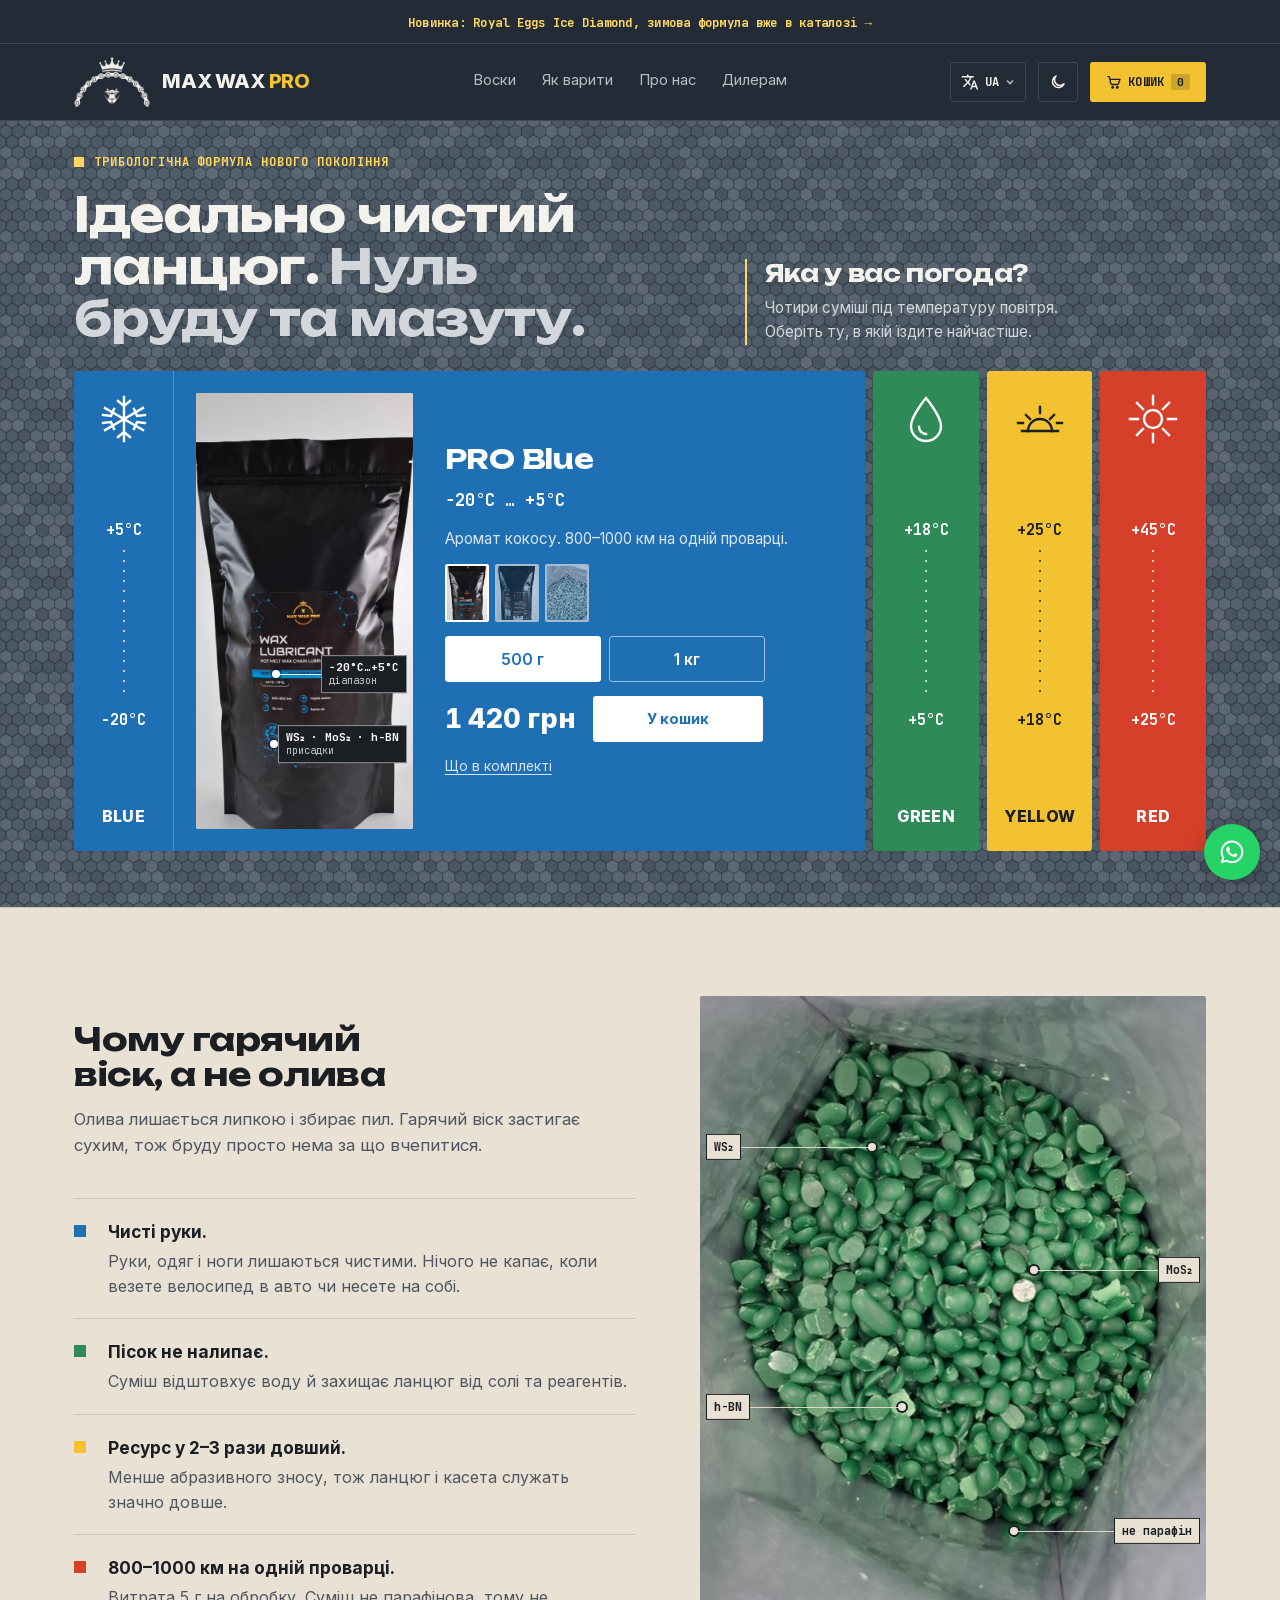
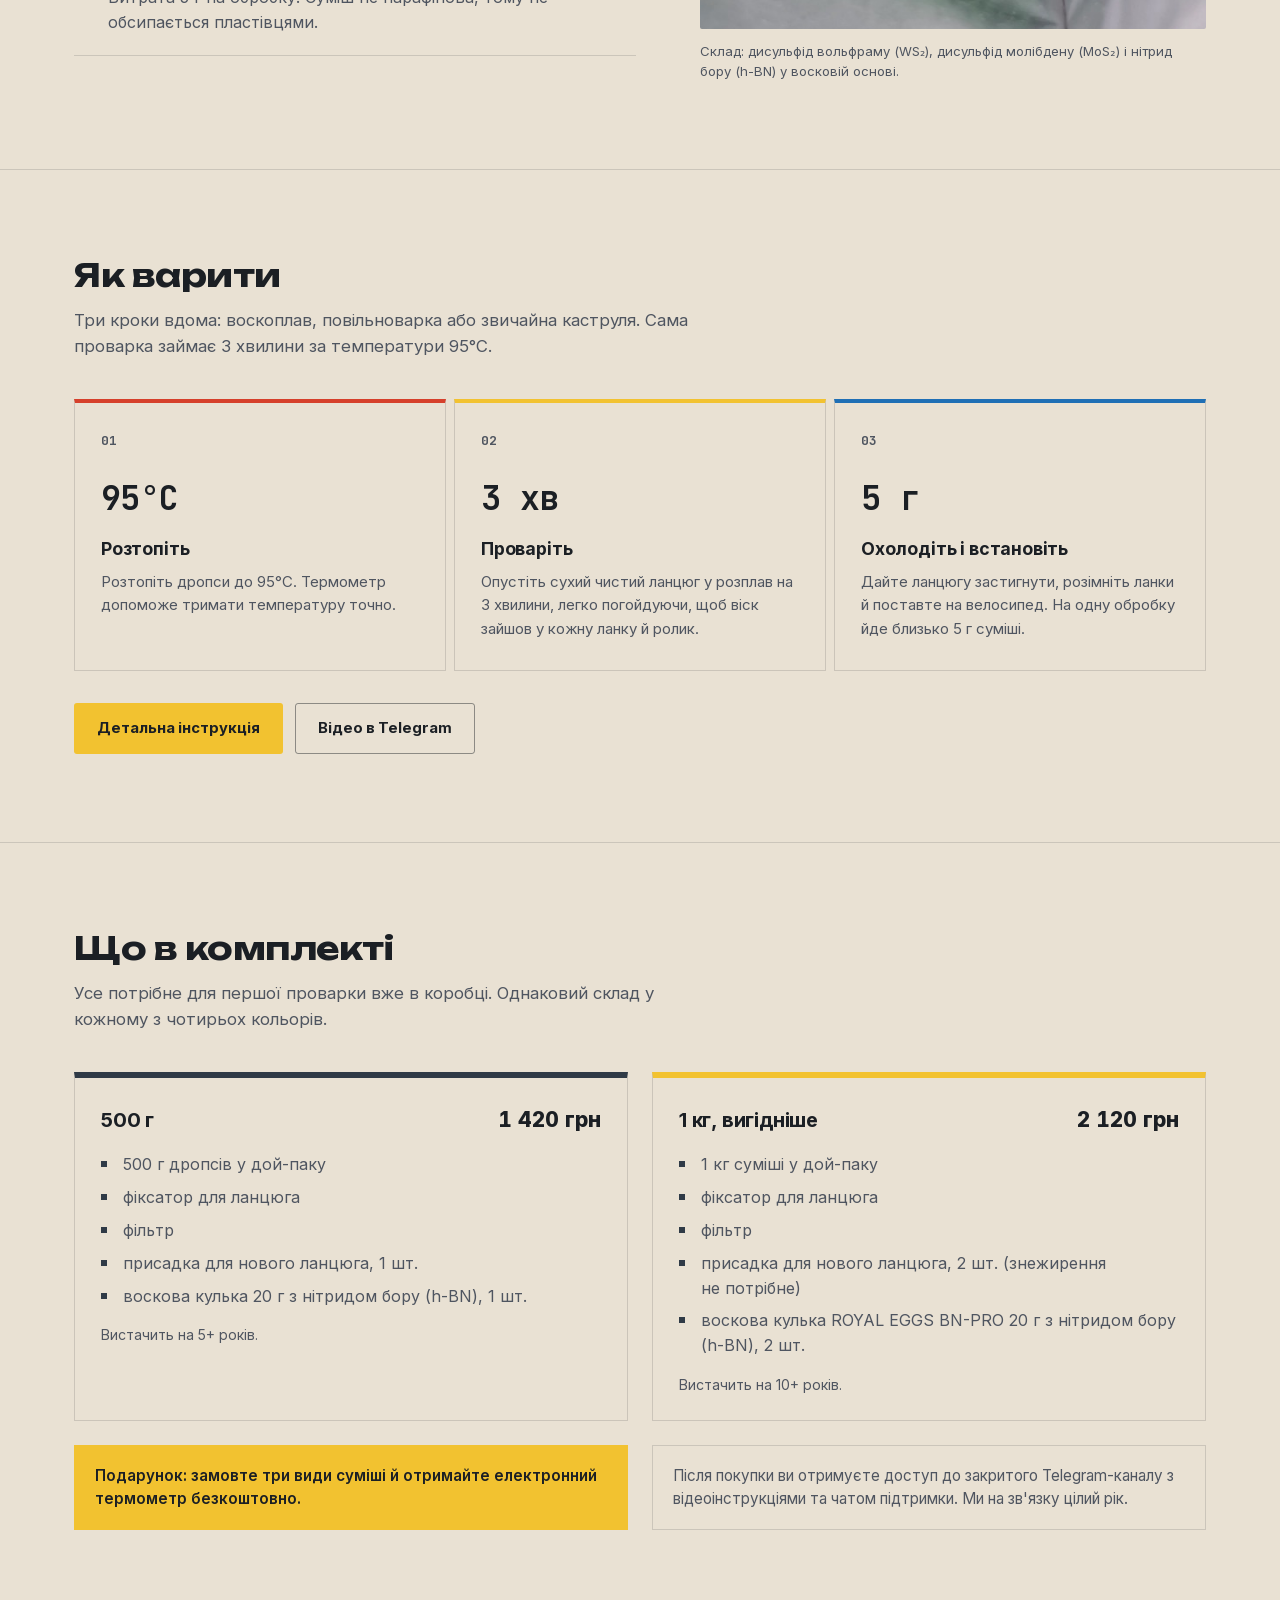
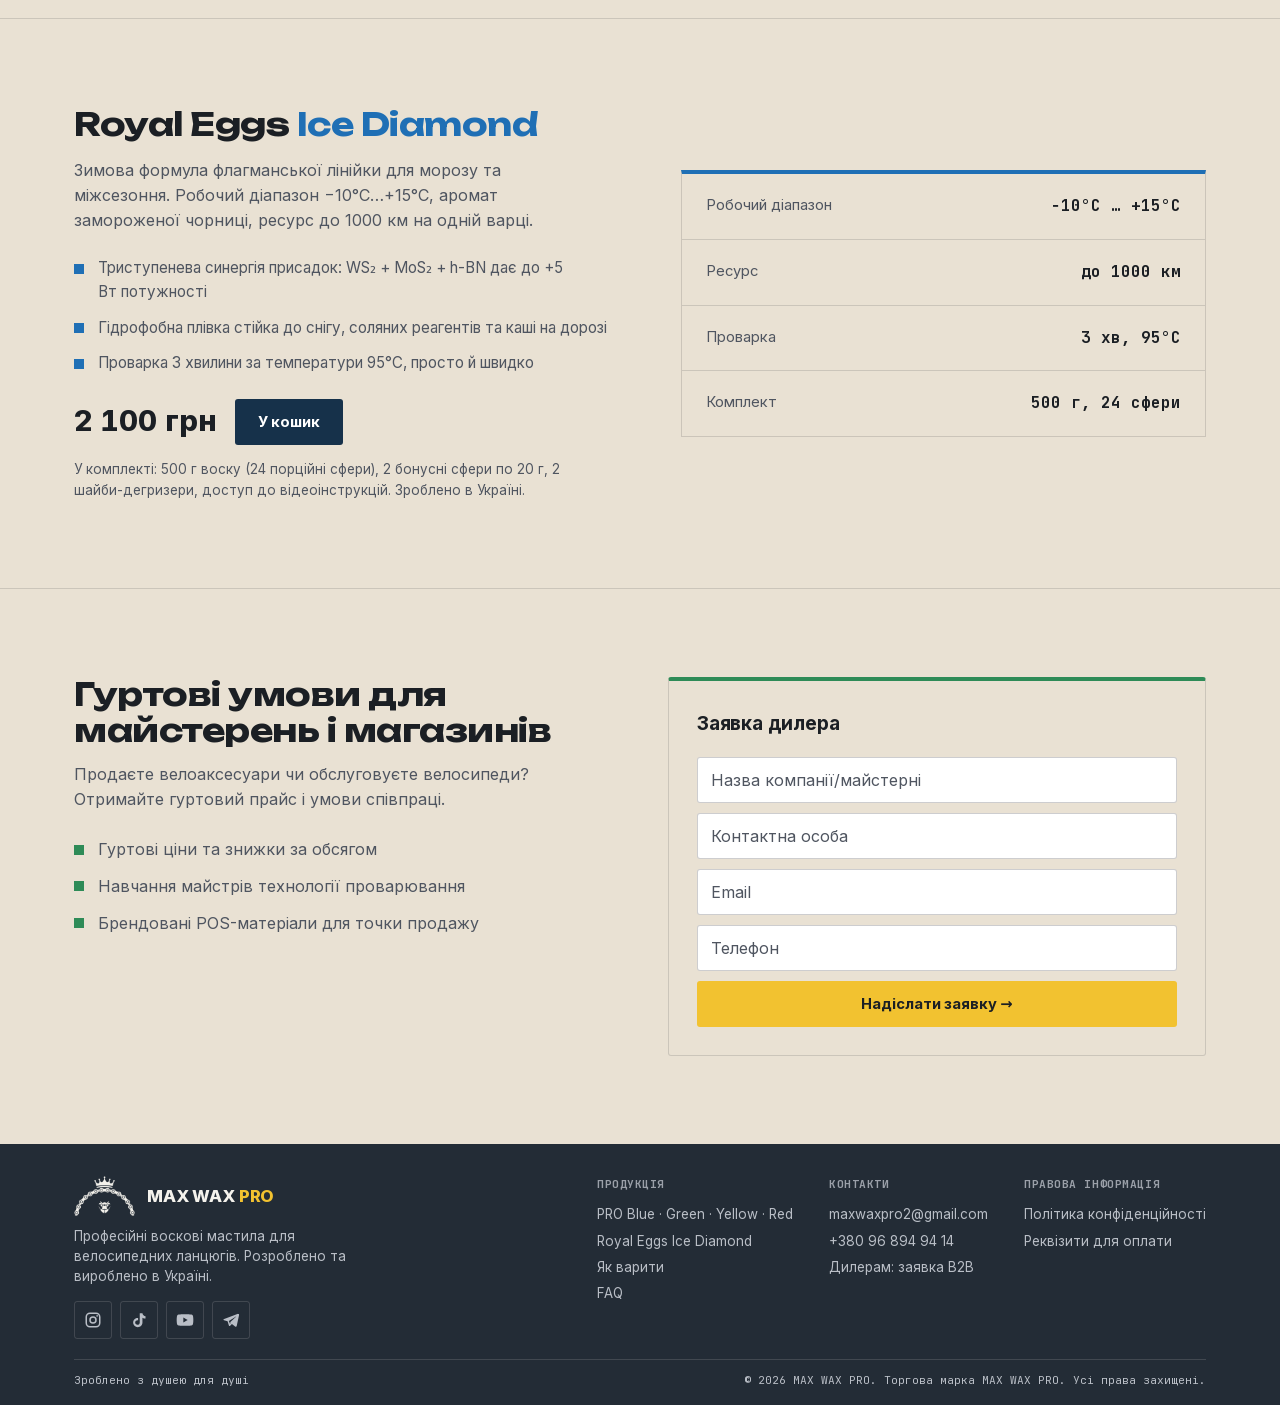
==== index.html @ 16ee902f "Proofreading: Ukrainian norms and small English fixes across all pages Co-Authored-By: Claude Opus 5" ====
<!DOCTYPE html>
<html lang="uk" data-lang="uk">
<head>
<meta charset="UTF-8">
<meta name="viewport" content="width=device-width, initial-scale=1.0">
<title>MAX WAX PRO | Професійні воскові мастила для велоланцюга</title>
<meta name="description" content="MAX WAX PRO | Гарячий віск для велоланцюга, зроблено в Україні. Чотири суміші PRO під температуру їзди: Blue, Green, Yellow, Red. Замовлення онлайн, доставка Новою Поштою.">
<meta name="robots" content="index, follow">
<link rel="icon" type="image/png" sizes="32x32" href="/favicon-32.png">
<link rel="apple-touch-icon" href="/apple-touch-icon.png">
<meta name="theme-color" content="#2f3a46">
<script>(function(){var r=document.documentElement,t=null;try{t=localStorage.getItem('mwp-theme');}catch(e){}if(t==='dark'||t==='light'){r.setAttribute('data-theme',t);}var d=t||(window.matchMedia&&matchMedia('(prefers-color-scheme: dark)').matches?'dark':'light');r.setAttribute('data-theme-eff',d);})();</script>
<link rel="preload" href="/fonts/inter-cyrillic.woff2" as="font" type="font/woff2" crossorigin>
<link rel="preload" href="/fonts/unbounded-cyrillic.woff2" as="font" type="font/woff2" crossorigin>
<link rel="stylesheet" href="/fonts/fonts.css">
<link rel="stylesheet" href="/site.css">
<style>

/* ---------- перший екран: мозаїчна стіна ---------- */
.hero{padding:32px 0 56px;}
/* Перший екран: світліша стіна з дрібних бджолиних сот */
.hero.s-wall{--ink-soft:#d3d7dc;background-color:#4f5c69;background-image:var(--hex);background-size:var(--hex-size);}
.hero .eyebrow{color:#ffd75e;}
.hero .eyebrow::before{background:#ffd75e;}
.hero .ask{border-left-color:#ffd75e;}
.hero-head{display:grid;grid-template-columns:minmax(0,1.35fr) minmax(0,1fr);gap:28px 48px;align-items:end;margin-bottom:26px;}
.hero h1 .soft{color:var(--ink-soft);}
.ask{border-left:2px solid var(--yellow);padding:2px 0 2px 18px;}
.ask h2{font-size:clamp(1.15rem,1.8vw,1.45rem);margin-bottom:10px;}
.ask p{color:var(--ink-soft);font-size:.95rem;max-width:36ch;}
/* погода відвідувача */
.wx{margin-top:4px;}
.wx-now{display:flex;align-items:baseline;gap:12px;flex-wrap:wrap;}
.wx-city{font-size:.95rem;color:var(--ink-soft);}
.wx-t{font-family:'JetBrains Mono',monospace;font-weight:700;font-size:clamp(1.6rem,2.6vw,2.1rem);color:#fff;font-variant-numeric:tabular-nums;letter-spacing:-0.02em;}
.wx-pick{margin-top:6px;font-size:.95rem;color:var(--ink-soft);max-width:40ch;}
.wx-pick b{color:#fff;}
.wx-pick b::before{content:"";display:inline-block;width:9px;height:9px;margin-right:6px;background:var(--c);vertical-align:1px;}
.wx-src{display:inline-block;margin-top:6px;font-size:.72rem;color:var(--ink-soft);text-decoration:underline;text-underline-offset:2px;}
.wx.on{animation:wxIn .5s var(--ease-out) both;}
@keyframes wxIn{from{opacity:0;transform:translateY(6px);}to{opacity:1;transform:none;}}
.ask.has-wx > p{display:none;}
@media (max-width:860px){ .hero{padding:32px 0 40px;} .hero-head{grid-template-columns:1fr;margin-bottom:24px;} }
@media (max-width:760px){
  .hero{padding:22px 0 36px;}
  .hero-head{gap:18px;margin-bottom:18px;}
  .eyebrow{font-size:.66rem;margin-bottom:12px;}
  .hero h1{font-size:1.6rem;}
  .ask{padding-left:14px;}
  .ask h2{font-size:1.1rem;margin:0;}
  .ask > p{display:none;}
  .wx{margin-top:8px;}
  .wx-t{font-size:1.4rem;}
  .wx-pick{font-size:.88rem;margin-top:2px;}
  .wx-src{display:none;}
  .announce-bar{padding:7px 12px;}
  .announce-link{font-size:.7rem;}
}

/* панно */
.mosaic{display:flex;gap:8px;height:clamp(400px,calc(100vh - 360px),480px);}
.panel{--tone:var(--blue);--tone-txt:var(--blue);--on:#fff;--on-soft:rgba(255,255,255,.82);
  position:relative;display:flex;flex:1 1 0;min-width:0;border-radius:var(--radius);overflow:hidden;
  background-color:var(--tone);color:var(--on);
  transition:flex-grow .55s var(--ease-out);}
.panel[data-tone="green"]{--tone:var(--green);--tone-txt:var(--green-txt);}
.panel[data-tone="yellow"]{--tone:var(--yellow);--tone-txt:var(--yellow);--on:var(--ink-dark);--on-soft:rgba(27,31,36,.78);}
.panel[data-tone="red"]{--tone:var(--red);--tone-txt:var(--red-txt);}
.panel.is-open{flex-grow:7.5;background-color:var(--tone-txt);}
.panel-toggle{all:unset;box-sizing:border-box;cursor:pointer;flex:1 0 100px;width:100%;display:flex;flex-direction:column;align-items:center;justify-content:space-between;padding:22px 10px;gap:14px;color:var(--on);position:relative;}
.panel.is-open .panel-toggle{flex:0 0 100px;width:100px;border-right:1px solid color-mix(in srgb,var(--on) 22%,transparent);cursor:default;}
.panel-toggle:focus-visible{outline:3px solid var(--on);outline-offset:-6px;}
.panel:not(.is-open) .panel-toggle:hover .motif{transform:translateY(-3px) rotate(-6deg);}
.motif{width:52px;height:52px;flex:none;transition:transform .3s var(--ease-out);}
.scale{display:flex;flex-direction:column;align-items:center;gap:8px;font-family:'JetBrains Mono',monospace;font-weight:700;font-size:.95rem;font-variant-numeric:tabular-nums;flex:1;justify-content:center;}
.scale .bar{width:2px;flex:1;max-height:150px;min-height:28px;background:repeating-linear-gradient(to bottom,var(--on) 0 2px,transparent 2px 10px);opacity:.7;}
.panel-name{font-weight:800;font-size:1rem;letter-spacing:.02em;text-transform:uppercase;}
.panel-body{flex:1 1 auto;min-width:0;display:none;grid-template-columns:clamp(200px,34%,300px) minmax(0,1fr);gap:32px;padding:22px 32px 22px 22px;opacity:0;}
.panel.is-open .panel-body{display:grid;animation:bodyIn .45s var(--ease-out) .18s both;}
@keyframes bodyIn{from{opacity:0;transform:translateX(16px);}to{opacity:1;transform:none;}}

/* фото пакета з виносками */
.shot{position:relative;margin:0;height:100%;width:100%;background:#dcdcdc;border-radius:2px;overflow:hidden;}
.shot img{width:100%;height:100%;object-fit:cover;object-position:50% 70%;display:block;}
.callouts{position:absolute;inset:0;pointer-events:none;transition:opacity .2s ease;}
.shot[data-shot]:not([data-shot="0"]) .callouts{opacity:0;}
.co{position:absolute;left:0;right:0;top:var(--y);height:0;}
.co::before{content:"";position:absolute;left:var(--x);top:-4px;width:8px;height:8px;margin-left:-4px;border-radius:50%;background:#fff;box-shadow:0 0 0 2px rgba(0,0,0,.35);}
.co .ln{position:absolute;top:0;border-top:1px solid #fff;opacity:.9;}
.co.r .ln{left:var(--x);right:10px;}
.co.l .ln{left:10px;right:calc(100% - var(--x));}
.co .lb{position:absolute;top:0;transform:translateY(-50%);font-family:'JetBrains Mono',monospace;font-size:.7rem;font-weight:700;line-height:1.2;padding:5px 7px;background:var(--ink-dark);color:#fff;border:1px solid rgba(255,255,255,.5);white-space:nowrap;}
.co.r .lb{right:6px;}
.co.l .lb{left:6px;}
.co .lb small{display:block;font-weight:400;opacity:.75;font-size:.64rem;}

.info{display:flex;flex-direction:column;gap:14px;min-width:0;justify-content:center;}
.info h3{font-family:'Unbounded','Inter',sans-serif;font-size:clamp(1.35rem,2.1vw,1.85rem);font-weight:700;letter-spacing:-0.01em;line-height:1.05;}
.info .t{font-family:'JetBrains Mono',monospace;font-weight:700;font-size:1.05rem;font-variant-numeric:tabular-nums;}
.info .meta{color:var(--on-soft);font-size:.95rem;max-width:42ch;}
.thumbs{display:flex;gap:6px;}
.thumb{width:44px;height:58px;padding:0;border:2px solid transparent;border-radius:2px;overflow:hidden;cursor:pointer;background:#ddd;opacity:.7;transition:opacity .15s ease,border-color .15s ease;}
.thumb img{width:100%;height:100%;object-fit:cover;display:block;}
.thumb[aria-pressed="true"]{border-color:var(--on);opacity:1;}
.thumb:hover{opacity:1;}
.sizes{display:grid;grid-template-columns:1fr 1fr;gap:8px;max-width:320px;}
.size{min-height:46px;border-radius:var(--radius);border:1.5px solid color-mix(in srgb,var(--on) 55%,transparent);background:transparent;color:var(--on);font:600 .98rem 'Inter',sans-serif;cursor:pointer;transition:background-color .15s ease,color .15s ease,border-color .15s ease;}
.size:hover{border-color:var(--on);}
.size[aria-pressed="true"]{background:var(--on);color:var(--tone-txt);border-color:var(--on);}
.buy{display:flex;align-items:center;gap:18px;flex-wrap:wrap;}
.price{font-weight:800;font-size:1.7rem;letter-spacing:-0.01em;font-variant-numeric:tabular-nums;}
.add-btn{background:var(--on);color:var(--tone-txt);min-width:170px;}
.panel[data-tone="yellow"] .add-btn{color:var(--yellow);}
.add-btn:hover{filter:brightness(1.06);}
.kit-link{font-size:.86rem;color:var(--on-soft);text-decoration:underline;text-underline-offset:3px;width:max-content;}
.kit-link:hover{color:var(--on);}

@media (max-width:1060px){
  .panel-body{gap:22px;padding:20px 22px;}
  .co .lb small{display:none;}
}
/* телефон і вузький планшет: панно стають смугами */
@media (max-width:760px){
  .mosaic{flex-direction:column;height:auto;gap:6px;}
  .panel{flex:none;flex-direction:column;transition:none;}
  .panel-toggle{flex:none;width:100%;flex-direction:row;padding:14px 16px;min-height:64px;justify-content:flex-start;gap:14px;}
  .panel.is-open .panel-toggle{flex:none;width:100%;border-right:none;border-bottom:1px solid color-mix(in srgb,var(--on) 22%,transparent);}
  .motif{width:34px;height:34px;}
  .scale{flex-direction:row-reverse;flex:1;justify-content:flex-start;gap:10px;font-size:.92rem;}
  .scale .bar{width:auto;height:2px;flex:none;width:18px;min-height:0;background:var(--on);opacity:.7;}
  .panel-body{grid-template-columns:118px minmax(0,1fr);gap:16px;padding:16px;}
  .shot{height:auto;width:118px;aspect-ratio:580/800;align-self:start;}
  .callouts{display:none;}
  .info{gap:11px;justify-content:flex-start;}
  .info h3{font-size:1.2rem;}
  .info .t{font-size:.9rem;}
  .info .meta{font-size:.86rem;}
  .thumbs{display:none;}
  .sizes{max-width:none;}
  .size{min-height:44px;font-size:.92rem;}
  .buy{gap:10px;}
  .price{font-size:1.35rem;}
  .add-btn{min-width:0;width:100%;}
  @keyframes bodyIn{from{opacity:0;transform:translateY(-8px);}to{opacity:1;transform:none;}}
}

/* ---------- чому віск ---------- */
.why-grid{display:grid;grid-template-columns:minmax(0,1fr) minmax(0,.9fr);gap:64px;align-items:center;}
.points{list-style:none;margin:0;padding:0;display:grid;gap:0;border-top:1px solid var(--light-border);}
.points li{display:grid;grid-template-columns:16px minmax(0,1fr);gap:18px;padding:20px 0;border-bottom:1px solid var(--light-border);color:var(--ink-dark-soft);}
.points li::before{content:"";width:12px;height:12px;margin-top:6px;background:var(--c,var(--wall));}
.points li:nth-child(1){--c:var(--blue);} .points li:nth-child(2){--c:var(--green);} .points li:nth-child(3){--c:var(--yellow);} .points li:nth-child(4){--c:var(--red);}
.points strong{display:block;color:var(--page-ink);font-size:1.08rem;margin-bottom:3px;}
.why-shot{position:relative;margin:0;aspect-ratio:4/5;border-radius:2px;overflow:visible;}
.why-shot img{width:100%;height:100%;object-fit:cover;object-position:50% 55%;display:block;border-radius:2px;}
.why-shot .callouts{display:block;}
.why-shot .co .lb{background:var(--ground);color:var(--page-ink);border-color:var(--page-ink);font-size:.74rem;}
.why-shot .co::before{background:var(--ground);box-shadow:0 0 0 2px var(--page-ink);}
.why-shot .co .ln{border-top-color:var(--ground);}
.why-shot figcaption{margin-top:12px;font-size:.82rem;color:var(--ink-dark-soft);}
@media (max-width:900px){ .why-grid{grid-template-columns:1fr;gap:40px;} .why-shot{max-width:440px;} }


/* ---------- що в комплекті ---------- */
.kit-grid{display:grid;grid-template-columns:repeat(2,minmax(0,1fr));gap:24px;}
.kit{background:var(--card);border:1px solid var(--light-border);border-top:6px solid var(--wall);padding:26px 26px 24px;display:flex;flex-direction:column;}
.kit.best{border-top-color:var(--yellow);}
.kit-head{display:flex;justify-content:space-between;align-items:baseline;gap:12px;margin-bottom:16px;}
.kit-head h3{font-size:1.25rem;}
.kit-price{font-weight:800;font-size:1.3rem;white-space:nowrap;font-variant-numeric:tabular-nums;}
.kit ul{margin:0;padding:0;list-style:none;display:grid;gap:8px;color:var(--ink-dark-soft);}
.kit li{display:grid;grid-template-columns:10px minmax(0,1fr);gap:12px;}
.kit li::before{content:"";width:6px;height:6px;margin-top:9px;background:var(--wall);}
.kit-note{margin-top:16px;font-size:.88rem;}
.kit-extra{display:grid;grid-template-columns:repeat(2,minmax(0,1fr));gap:24px;margin-top:24px;}
.kit-extra p{padding:18px 20px;border:1px solid var(--light-border);font-size:.95rem;}
.kit-extra .gift{background:var(--yellow);border-color:var(--yellow);color:var(--ink-dark);font-weight:600;}
.kit-bn{margin-top:20px;font-size:.92rem;max-width:70ch;}
@media (max-width:760px){ .kit-grid,.kit-extra{grid-template-columns:1fr;gap:14px;} .kit{padding:22px 18px;} }

/* ---------- Ice Diamond ---------- */
.ice-grid{display:grid;grid-template-columns:minmax(0,1.05fr) minmax(0,1fr);gap:56px;align-items:center;}
.accent-ice{color:var(--blue);}
.ice-section .lede{margin-top:16px;max-width:52ch;}
.ice-list{list-style:none;margin:24px 0;padding:0;display:grid;gap:12px;}
.ice-list li{color:var(--ink-dark-soft);padding-left:24px;position:relative;font-size:.95rem;}
.ice-list li::before{content:"";position:absolute;left:0;top:.5em;width:10px;height:10px;background:var(--blue);}
.ice-price-row{display:flex;align-items:center;gap:18px;margin:24px 0 14px;flex-wrap:wrap;}
.ice-price{font-size:1.8rem;font-weight:800;font-variant-numeric:tabular-nums;}
.btn-ice{background:var(--ice);color:#fff;}
.btn-ice:hover{background:#1d3e5d;}
.ice-note{font-size:.84rem;max-width:56ch;}
.ice-specs{margin:0;background:var(--card);border:1px solid var(--light-border);border-top:4px solid var(--blue);}
.ice-specs div{display:flex;justify-content:space-between;gap:16px;padding:20px 24px;border-bottom:1px solid var(--light-border);}
.ice-specs div:last-child{border-bottom:none;}
.ice-specs dt{color:var(--ink-dark-soft);font-size:.92rem;}
.ice-specs dd{margin:0;font-family:'JetBrains Mono',monospace;font-weight:700;text-align:right;font-variant-numeric:tabular-nums;}
@media (max-width:880px){ .ice-grid{grid-template-columns:1fr;gap:32px;} }

/* ---------- дилерам ---------- */
.dealers-grid{display:grid;grid-template-columns:minmax(0,1fr) minmax(0,1fr);gap:56px;align-items:start;}
.dealers-section .lede{margin-top:14px;max-width:46ch;}
.checklist{list-style:none;margin:26px 0 0;padding:0;display:grid;gap:12px;}
.checklist li{padding-left:24px;position:relative;color:var(--ink-dark-soft);}
.checklist li::before{content:"";position:absolute;left:0;top:.45em;width:10px;height:10px;background:var(--green);}
.form-card{background:var(--card);border:1px solid var(--light-border);border-top:4px solid var(--green);color:var(--page-ink);padding:28px;border-radius:var(--radius);}
.form-card .field-input{background:var(--field);border-color:color-mix(in srgb,var(--page-ink) 22%,transparent);color:var(--page-ink);}
.form-card .field-input::placeholder{color:var(--ink-dark-soft);}
.form-card .field-input:focus-visible{border-color:var(--page-ink);}
.form-card h3{margin-bottom:18px;font-size:1.2rem;}
.dealer-form-success{background:rgba(46,139,87,0.10);border:1px solid rgba(46,139,87,0.45);color:#1d5e39;border-radius:var(--radius);padding:16px 18px;font-size:.95rem;margin:0;}
@media (max-width:880px){ .dealers-grid{grid-template-columns:1fr;gap:32px;} .form-card{padding:22px 18px;} }


@media (prefers-reduced-motion:reduce){ .panel .panel-body{opacity:1;} }
</style>
</head>
<body>

<div class="announce-bar">
  <a href="#ice-diamond" class="announce-link" data-uk="Новинка: Royal Eggs Ice Diamond, зимова формула вже в каталозі →" data-en="New: Royal Eggs Ice Diamond, the winter formula is now in the catalogue →">Новинка: Royal Eggs Ice Diamond, зимова формула вже в каталозі →</a>
</div>

<header>
  <div class="wrap nav">
    <a class="brand" href="#top">
      <span class="logo-mark" role="img" aria-label="MAX WAX PRO"></span>
      <span class="brand-word">MAX WAX <span>PRO</span></span>
    </a>
    <nav class="links">
      <a href="#products" data-uk="Воски" data-en="Waxes">Воски</a>
      <a href="#how" data-uk="Як варити" data-en="How to wax">Як варити</a>
      <a href="about.html" data-uk="Про нас" data-en="About us">Про нас</a>
      <a href="#dealers" data-uk="Дилерам" data-en="Dealers">Дилерам</a>
    </nav>
    <div class="nav-right">
      <div class="lang-menu">
        <button class="lang-trigger" id="langTrigger" type="button" aria-haspopup="true" aria-expanded="false" aria-controls="langList" aria-label="Мова / Language"><svg width="18" height="18" viewBox="0 0 24 24" fill="currentColor" aria-hidden="true"><path d="M12.87 15.07l-2.54-2.51.03-.03c1.74-1.94 2.98-4.17 3.71-6.53H17V4h-7V2H8v2H1v1.99h11.17C11.5 7.92 10.44 9.75 9 11.35 8.07 10.32 7.3 9.19 6.69 8h-2c.73 1.63 1.73 3.17 2.98 4.56l-5.09 5.02L4 19l5-5 3.11 3.11.76-2.04zM18.5 10h-2L12 22h2l1.12-3h4.75L21 22h2l-4.5-12zm-2.62 7l1.62-4.33L19.12 17h-3.24z"/></svg><span class="lang-cur">UA</span><svg class="chev" width="10" height="10" viewBox="0 0 10 10" fill="none" stroke="currentColor" stroke-width="1.6" aria-hidden="true"><path d="M2 3.5l3 3 3-3"/></svg></button>
        <div class="lang-list" id="langList" hidden>
          <button class="lang-btn active" data-lang="uk" type="button" lang="uk">Українська</button>
          <button class="lang-btn" data-lang="en" type="button" lang="en">English</button>
        </div>
      </div>
      <button class="theme-btn" type="button" data-theme-toggle aria-label="Темна або світла тема / Dark or light theme"><svg class="i-moon" width="18" height="18" viewBox="0 0 24 24" fill="none" stroke="currentColor" stroke-width="2" stroke-linecap="round" stroke-linejoin="round" aria-hidden="true"><path d="M20 14.5A8 8 0 1 1 9.5 4a6.5 6.5 0 0 0 10.5 10.5z"/></svg><svg class="i-sun" width="18" height="18" viewBox="0 0 24 24" fill="none" stroke="currentColor" stroke-width="2" stroke-linecap="round" aria-hidden="true"><circle cx="12" cy="12" r="4.2"/><path d="M12 2.5v2.2M12 19.3v2.2M2.5 12h2.2M19.3 12h2.2M5.3 5.3l1.6 1.6M17.1 17.1l1.6 1.6M18.7 5.3l-1.6 1.6M6.9 17.1l-1.6 1.6"/></svg></button>
      <button class="cart-btn" id="cartBtn" type="button" aria-label="Кошик">
        <svg width="16" height="16" viewBox="0 0 24 24" fill="none" stroke="currentColor" stroke-width="2" stroke-linecap="round" stroke-linejoin="round" aria-hidden="true"><path d="M3 4h2l2.2 10.2a2 2 0 0 0 2 1.6h7.6a2 2 0 0 0 2-1.5L21 8H6.2"/><circle cx="10" cy="20" r="1.3"/><circle cx="17" cy="20" r="1.3"/></svg> <span data-uk="КОШИК" data-en="CART">КОШИК</span> <span class="cart-count" id="cartCount">0</span>
      </button>
      <button class="menu-toggle" id="menuToggle" type="button" aria-label="Меню" aria-expanded="false" aria-controls="mobilePanel">
        <span></span><span></span><span></span>
      </button>
    </div>
  </div>
  <div class="mobile-panel" id="mobilePanel">
    <a href="#products" data-uk="Воски" data-en="Waxes">Воски</a>
    <a href="#how" data-uk="Як варити" data-en="How to wax">Як варити</a>
    <a href="about.html" data-uk="Про нас" data-en="About us">Про нас</a>
    <a href="#dealers" data-uk="Дилерам" data-en="Dealers">Дилерам</a>
    <div class="mobile-tools">
      <button class="lang-btn" data-lang="uk" type="button" lang="uk">Українська</button>
      <button class="lang-btn" data-lang="en" type="button" lang="en">English</button>
      <button class="theme-btn" type="button" data-theme-toggle aria-label="Темна або світла тема / Dark or light theme"><svg class="i-moon" width="18" height="18" viewBox="0 0 24 24" fill="none" stroke="currentColor" stroke-width="2" stroke-linecap="round" stroke-linejoin="round" aria-hidden="true"><path d="M20 14.5A8 8 0 1 1 9.5 4a6.5 6.5 0 0 0 10.5 10.5z"/></svg><svg class="i-sun" width="18" height="18" viewBox="0 0 24 24" fill="none" stroke="currentColor" stroke-width="2" stroke-linecap="round" aria-hidden="true"><circle cx="12" cy="12" r="4.2"/><path d="M12 2.5v2.2M12 19.3v2.2M2.5 12h2.2M19.3 12h2.2M5.3 5.3l1.6 1.6M17.1 17.1l1.6 1.6M18.7 5.3l-1.6 1.6M6.9 17.1l-1.6 1.6"/></svg></button>
    </div>
  </div>
</header>

<main id="top">

  <!-- 1. МОЗАЇЧНА СТІНА: вибір воску за погодою -->
  <section id="products" class="hero s-wall">
    <div class="wrap">
      <div class="hero-head">
        <div>
          <div class="eyebrow" data-uk="Трибологічна формула нового покоління" data-en="Next-generation tribological formula">Трибологічна формула нового покоління</div>
          <h1><span data-uk="Ідеально чистий ланцюг." data-en="A perfectly clean chain.">Ідеально чистий ланцюг.</span> <span class="soft" data-uk="Нуль бруду та мазуту." data-en="Zero grime, zero grease.">Нуль бруду та мазуту.</span></h1>
        </div>
        <div class="ask">
          <h2 id="askTitle" data-uk="Яка у вас погода?" data-en="What's your weather?">Яка у вас погода?</h2>
          <p data-uk="Чотири суміші під температуру повітря. Оберіть ту, в якій їздите найчастіше." data-en="Four blends matched to air temperature. Pick the one you ride in most.">Чотири суміші під температуру повітря. Оберіть ту, в якій їздите найчастіше.</p>
          <div class="wx" id="wx" hidden aria-live="polite"></div>
        </div>
      </div>
      <div class="mosaic" id="mosaic" role="group" aria-labelledby="askTitle"></div>
    </div>
  </section>

  <!-- 1б. ІНШІ ЛІНІЙКИ: з'являється сам, коли в VISIBLE_CATS додати категорію з catalog.js (warmer, bn, diamond, degreaser, sets) -->
  <section id="catalog" class="sec s-ground" hidden>
    <div class="wrap">
      <div class="sec-head">
        <h2 data-uk="Інші лінійки" data-en="Other lines">Інші лінійки</h2>
      </div>
      <div id="catalogGroups"></div>
    </div>
  </section>

  <!-- 2. ЧОМУ ВІСК -->
  <section id="why" class="sec s-ground">
    <div class="wrap why-grid">
      <div>
        <div class="sec-head">
          <h2 data-uk="Чому гарячий віск, а не олива" data-en="Why hot wax, not oil">Чому гарячий віск, а не олива</h2>
          <p data-uk="Олива лишається липкою і збирає пил. Гарячий віск застигає сухим, тож бруду просто нема за що вчепитися." data-en="Oil stays sticky and collects dust. Hot wax sets dry, so grime has nothing to cling to.">Олива лишається липкою і збирає пил. Гарячий віск застигає сухим, тож бруду просто нема за що вчепитися.</p>
        </div>
        <ul class="points">
          <li><div data-uk-html="&lt;strong&gt;Чисті руки.&lt;/strong&gt; Руки, одяг і ноги лишаються чистими. Нічого не капає, коли везете велосипед в авто чи несете на собі." data-en-html="&lt;strong&gt;Clean hands.&lt;/strong&gt; Hands, clothes and legs stay clean. Nothing drips when you put the bike in the car or carry it."><strong>Чисті руки.</strong> Руки, одяг і ноги лишаються чистими. Нічого не капає, коли везете велосипед в авто чи несете на собі.</div></li>
          <li><div data-uk-html="&lt;strong&gt;Пісок не налипає.&lt;/strong&gt; Суміш відштовхує воду й захищає ланцюг від солі та реагентів." data-en-html="&lt;strong&gt;Sand doesn't stick.&lt;/strong&gt; The mix repels water and protects the chain from salt and de-icers."><strong>Пісок не налипає.</strong> Суміш відштовхує воду й захищає ланцюг від солі та реагентів.</div></li>
          <li><div data-uk-html="&lt;strong&gt;Ресурс у 2–3 рази довший.&lt;/strong&gt; Менше абразивного зносу, тож ланцюг і касета служать значно довше." data-en-html="&lt;strong&gt;2–3x longer life.&lt;/strong&gt; Less abrasive wear, so your chain and cassette last much longer."><strong>Ресурс у 2–3 рази довший.</strong> Менше абразивного зносу, тож ланцюг і касета служать значно довше.</div></li>
          <li><div data-uk-html="&lt;strong&gt;800–1000 км на одній проварці.&lt;/strong&gt; Витрата 5 г на обробку. Суміш не парафінова, тому не обсипається пластівцями." data-en-html="&lt;strong&gt;800–1000 km per treatment.&lt;/strong&gt; Uses 5 g per treatment. The mix is not paraffin-based, so it doesn't flake off."><strong>800–1000 км на одній проварці.</strong> Витрата 5 г на обробку. Суміш не парафінова, тому не обсипається пластівцями.</div></li>
        </ul>
      </div>
      <figure class="why-shot">
        <img src="images/pro-green-drops.jpg" width="580" height="1100" loading="lazy" decoding="async" alt="Дропси PRO Green у відкритому пакеті" data-uk-alt="Дропси PRO Green у відкритому пакеті" data-en-alt="PRO Green pellets in an open bag">
        <div class="callouts" aria-hidden="true">
          <span class="co l" style="--x:34%;--y:22%"><span class="ln"></span><span class="lb">WS₂</span></span>
          <span class="co r" style="--x:66%;--y:40%"><span class="ln"></span><span class="lb">MoS₂</span></span>
          <span class="co l" style="--x:40%;--y:60%"><span class="ln"></span><span class="lb">h-BN</span></span>
          <span class="co r" style="--x:62%;--y:78%"><span class="ln"></span><span class="lb" data-uk="не парафін" data-en="no paraffin">не парафін</span></span>
        </div>
        <figcaption data-uk="Склад: дисульфід вольфраму (WS₂), дисульфід молібдену (MoS₂) і нітрид бору (h-BN) у восковій основі." data-en="Composition: tungsten disulfide (WS₂), molybdenum disulfide (MoS₂) and boron nitride (h-BN) in a wax base.">Склад: дисульфід вольфраму (WS₂), дисульфід молібдену (MoS₂) і нітрид бору (h-BN) у восковій основі.</figcaption>
      </figure>
    </div>
  </section>

  <!-- 3. ЯК ВАРИТИ -->
  <section id="how" class="sec s-ground">
    <div class="wrap">
      <div class="sec-head">
        <h2 data-uk="Як варити" data-en="How to wax">Як варити</h2>
        <p data-uk="Три кроки вдома: воскоплав, повільноварка або звичайна каструля. Сама проварка займає 3 хвилини за температури 95°C." data-en="Three steps at home: a wax pot, a slow cooker or an ordinary pan. The soak itself takes 3 minutes at 95°C.">Три кроки вдома: воскоплав, повільноварка або звичайна каструля. Сама проварка займає 3 хвилини за температури 95°C.</p>
      </div>
      <div class="steps">
        <div class="step">
          <div class="step-n">01</div>
          <div class="step-k">95°C</div>
          <h3 data-uk="Розтопіть" data-en="Melt">Розтопіть</h3>
          <p data-uk="Розтопіть дропси до 95°C. Термометр допоможе тримати температуру точно." data-en="Melt the pellets to 95°C. A thermometer helps you hold the temperature.">Розтопіть дропси до 95°C. Термометр допоможе тримати температуру точно.</p>
        </div>
        <div class="step">
          <div class="step-n">02</div>
          <div class="step-k" data-uk="3 хв" data-en="3 min">3 хв</div>
          <h3 data-uk="Проваріть" data-en="Soak">Проваріть</h3>
          <p data-uk="Опустіть сухий чистий ланцюг у розплав на 3 хвилини, легко погойдуючи, щоб віск зайшов у кожну ланку й ролик." data-en="Lower the clean, dry chain into the melt for 3 minutes, swirling it gently so the wax gets into every link and roller.">Опустіть сухий чистий ланцюг у розплав на 3 хвилини, легко погойдуючи, щоб віск зайшов у кожну ланку й ролик.</p>
        </div>
        <div class="step">
          <div class="step-n">03</div>
          <div class="step-k" data-uk="5 г" data-en="5 g">5 г</div>
          <h3 data-uk="Охолодіть і встановіть" data-en="Cool and refit">Охолодіть і встановіть</h3>
          <p data-uk="Дайте ланцюгу застигнути, розімніть ланки й поставте на велосипед. На одну обробку йде близько 5 г суміші." data-en="Let the chain set, loosen the links and refit it. One treatment uses about 5 g of the mix.">Дайте ланцюгу застигнути, розімніть ланки й поставте на велосипед. На одну обробку йде близько 5 г суміші.</p>
        </div>
      </div>
      <div class="how-links">
        <a class="btn btn-accent" href="how.html" data-uk="Детальна інструкція" data-en="Full instructions">Детальна інструкція</a>
        <a class="btn btn-line" href="https://t.me/+UKmDAg-wsNczZWYy" target="_blank" rel="noopener" data-uk="Відео в Telegram" data-en="Videos on Telegram">Відео в Telegram</a>
      </div>
    </div>
  </section>

  <!-- 4. ЩО В КОМПЛЕКТІ -->
  <section id="kit" class="sec s-ground">
    <div class="wrap">
      <div class="sec-head">
        <h2 data-uk="Що в комплекті" data-en="What's in the box">Що в комплекті</h2>
        <p data-uk="Усе потрібне для першої проварки вже в коробці. Однаковий склад у кожному з чотирьох кольорів." data-en="Everything you need for the first treatment is in the box. Same kit for each of the four colours.">Усе потрібне для першої проварки вже в коробці. Однаковий склад у кожному з чотирьох кольорів.</p>
      </div>
      <div class="kit-grid">
        <div class="kit">
          <div class="kit-head"><h3 data-uk="500 г" data-en="500 g">500 г</h3><span class="kit-price" data-kit-price="0">1 420 грн</span></div>
          <ul>
            <li data-uk="500 г дропсів у дой-паку" data-en="500 g of pellets in a stand-up pouch">500 г дропсів у дой-паку</li>
            <li data-uk="фіксатор для ланцюга" data-en="chain holder">фіксатор для ланцюга</li>
            <li data-uk="фільтр" data-en="filter">фільтр</li>
            <li data-uk="присадка для нового ланцюга, 1 шт." data-en="new-chain additive, 1 pc">присадка для нового ланцюга, 1 шт.</li>
            <li data-uk="воскова кулька 20 г з нітридом бору (h-BN), 1 шт." data-en="20 g wax ball with boron nitride (h-BN), 1 pc">воскова кулька 20 г з нітридом бору (h-BN), 1 шт.</li>
          </ul>
          <p class="kit-note" data-uk="Вистачить на 5+ років." data-en="Lasts 5+ years.">Вистачить на 5+ років.</p>
        </div>
        <div class="kit best">
          <div class="kit-head"><h3 data-uk="1 кг, вигідніше" data-en="1 kg, better value">1 кг, вигідніше</h3><span class="kit-price" data-kit-price="1">2 120 грн</span></div>
          <ul>
            <li data-uk="1 кг суміші у дой-паку" data-en="1 kg of mix in a stand-up pouch">1 кг суміші у дой-паку</li>
            <li data-uk="фіксатор для ланцюга" data-en="chain holder">фіксатор для ланцюга</li>
            <li data-uk="фільтр" data-en="filter">фільтр</li>
            <li data-uk="присадка для нового ланцюга, 2 шт. (знежирення не потрібне)" data-en="new-chain additive, 2 pcs (no degreasing needed)">присадка для нового ланцюга, 2 шт. (знежирення не потрібне)</li>
            <li data-uk="воскова кулька ROYAL EGGS BN-PRO 20 г з нітридом бору (h-BN), 2 шт." data-en="ROYAL EGGS BN-PRO 20 g wax ball with boron nitride (h-BN), 2 pcs">воскова кулька ROYAL EGGS BN-PRO 20 г з нітридом бору (h-BN), 2 шт.</li>
          </ul>
          <p class="kit-note" data-uk="Вистачить на 10+ років." data-en="Lasts 10+ years.">Вистачить на 10+ років.</p>
        </div>
      </div>
      <div class="kit-extra">
        <p class="gift" data-uk="Подарунок: замовте три види суміші й отримайте електронний термометр безкоштовно." data-en="Gift: order three blends and get an electronic thermometer free.">Подарунок: замовте три види суміші й отримайте електронний термометр безкоштовно.</p>
        <p data-uk="Після покупки ви отримуєте доступ до закритого Telegram-каналу з відеоінструкціями та чатом підтримки. Ми на зв'язку цілий рік." data-en="After purchase you get access to a private Telegram channel with video guides and a support chat. We're available all year round.">Після покупки ви отримуєте доступ до закритого Telegram-каналу з відеоінструкціями та чатом підтримки. Ми на зв'язку цілий рік.</p>
      </div>
    </div>
  </section>

  <!-- 5. ВІДГУКИ, ТЕСТИ, ВІДЕО: блок з'явиться, коли будуть справжні матеріали від власника. Нічого не вигадувати. -->

  <!-- 6. ICE DIAMOND -->
  <section id="ice-diamond" class="sec s-ground ice-section">
    <div class="wrap ice-grid">
      <div>
        <h2>Royal Eggs <span class="accent-ice">Ice Diamond</span></h2>
        <p class="lede" data-uk="Зимова формула флагманської лінійки для морозу та міжсезоння. Робочий діапазон −10°C…+15°C, аромат замороженої чорниці, ресурс до 1000 км на одній варці." data-en="A winter formula from the flagship line, for frost and off-season riding. Working range −10°C…+15°C, frozen-blueberry scent, up to 1000 km per treatment.">Зимова формула флагманської лінійки для морозу та міжсезоння. Робочий діапазон −10°C…+15°C, аромат замороженої чорниці, ресурс до 1000 км на одній варці.</p>
        <ul class="ice-list">
          <li data-uk="Триступенева синергія присадок: WS₂ + MoS₂ + h-BN дає до +5 Вт потужності" data-en="Three-stage additive synergy: WS₂ + MoS₂ + h-BN for up to +5W of power">Триступенева синергія присадок: WS₂ + MoS₂ + h-BN дає до +5 Вт потужності</li>
          <li data-uk="Гідрофобна плівка стійка до снігу, соляних реагентів та каші на дорозі" data-en="Hydrophobic film resistant to snow, road salt and slush">Гідрофобна плівка стійка до снігу, соляних реагентів та каші на дорозі</li>
          <li data-uk="Проварка 3 хвилини за температури 95°C, просто й швидко" data-en="A quick, simple 3-minute treatment at 95°C">Проварка 3 хвилини за температури 95°C, просто й швидко</li>
        </ul>
        <div class="ice-price-row">
          <span class="ice-price">2 100 <span data-uk="грн" data-en="UAH">грн</span></span>
          <button class="btn btn-ice add-to-cart-btn" type="button" data-id="diamond-royal-eggs-ice-diamond" data-v="0" data-uk="У кошик" data-en="Add to cart">У кошик</button>
        </div>
        <p class="ice-note" data-uk="У комплекті: 500 г воску (24 порційні сфери), 2 бонусні сфери по 20 г, 2 шайби-дегризери, доступ до відеоінструкцій. Зроблено в Україні." data-en="Included: 500 g of wax (24 portioned spheres), 2 bonus 20 g spheres, 2 degreaser discs, access to video instructions. Made in Ukraine.">У комплекті: 500 г воску (24 порційні сфери), 2 бонусні сфери по 20 г, 2 шайби-дегризери, доступ до відеоінструкцій. Зроблено в Україні.</p>
      </div>
      <dl class="ice-specs">
        <div><dt data-uk="Робочий діапазон" data-en="Working range">Робочий діапазон</dt><dd>−10°C … +15°C</dd></div>
        <div><dt data-uk="Ресурс" data-en="Lifespan">Ресурс</dt><dd data-uk="до 1000 км" data-en="up to 1000 km">до 1000 км</dd></div>
        <div><dt data-uk="Проварка" data-en="Treatment">Проварка</dt><dd data-uk="3 хв, 95°C" data-en="3 min at 95°C">3 хв, 95°C</dd></div>
        <div><dt data-uk="Комплект" data-en="Kit">Комплект</dt><dd data-uk="500 г, 24 сфери" data-en="500 g, 24 spheres">500 г, 24 сфери</dd></div>
      </dl>
    </div>
  </section>

  <!-- 7. ДИЛЕРАМ -->
  <section id="dealers" class="sec s-ground dealers-section">
    <div class="wrap dealers-grid">
      <div>
        <h2 data-uk="Гуртові умови для майстерень і магазинів" data-en="Wholesale terms for workshops and shops">Гуртові умови для майстерень і магазинів</h2>
        <p class="lede" data-uk="Продаєте велоаксесуари чи обслуговуєте велосипеди? Отримайте гуртовий прайс і умови співпраці." data-en="Sell bike accessories or service bikes? Get our wholesale price list and terms.">Продаєте велоаксесуари чи обслуговуєте велосипеди? Отримайте гуртовий прайс і умови співпраці.</p>
        <ul class="checklist">
          <li data-uk="Гуртові ціни та знижки за обсягом" data-en="Wholesale pricing and volume discounts">Гуртові ціни та знижки за обсягом</li>
          <li data-uk="Навчання майстрів технології проварювання" data-en="Waxing technique training for mechanics">Навчання майстрів технології проварювання</li>
          <li data-uk="Брендовані POS-матеріали для точки продажу" data-en="Branded point-of-sale materials">Брендовані POS-матеріали для точки продажу</li>
        </ul>
      </div>
      <div class="form-card">
        <h3 data-uk="Заявка дилера" data-en="Dealer application">Заявка дилера</h3>
        <form id="dealerForm">
          <label class="sr-only" for="dl-company" data-uk="Назва компанії/майстерні" data-en="Company / workshop name">Назва компанії/майстерні</label>
          <input class="field-input" id="dl-company" maxlength="160" name="companyName" autocomplete="organization" data-uk-ph="Назва компанії/майстерні" data-en-ph="Company / workshop name" placeholder="Назва компанії/майстерні" required>
          <label class="sr-only" for="dl-contact" data-uk="Контактна особа" data-en="Contact person">Контактна особа</label>
          <input class="field-input" id="dl-contact" maxlength="100" name="contactName" autocomplete="name" data-uk-ph="Контактна особа" data-en-ph="Contact person" placeholder="Контактна особа" required>
          <label class="sr-only" for="dl-email" data-uk="Email" data-en="Email">Email</label>
          <input class="field-input" id="dl-email" maxlength="120" name="email" type="email" autocomplete="email" placeholder="Email" required>
          <label class="sr-only" for="dl-phone" data-uk="Телефон" data-en="Phone">Телефон</label>
          <input class="field-input" id="dl-phone" maxlength="30" pattern="[+0-9 \(\)\-.]{9,30}" name="phone" type="tel" autocomplete="tel" data-uk-ph="Телефон" data-en-ph="Phone" placeholder="Телефон" required>
<div class="hp-field" aria-hidden="true"><label>Website<input name="website" type="text" tabindex="-1" autocomplete="off"></label></div>
          <button type="submit" class="btn btn-accent full-btn" data-uk="Надіслати заявку →" data-en="Send application →">Надіслати заявку →</button>
        </form>
      </div>
    </div>
  </section>

</main>

<!-- CART DRAWER -->
<div class="cart-overlay" id="cartOverlay"></div>
<aside class="cart-drawer" id="cartDrawer" role="dialog" aria-modal="true" aria-labelledby="cartTitle">
  <div class="cart-drawer-head">
    <h3 id="cartTitle" data-uk="Кошик" data-en="Cart">Кошик</h3>
    <button class="cart-close" id="cartClose" type="button" aria-label="Закрити кошик / Close cart">✕</button>
  </div>
  <div class="cart-items" id="cartItems"></div>
  <div class="cart-total-row">
    <span data-uk="Разом" data-en="Total">Разом</span>
    <span id="cartTotal">0 грн</span>
  </div>
  <button class="btn btn-accent full-btn" id="checkoutBtn" type="button" data-uk="Оформити замовлення" data-en="Checkout">Оформити замовлення</button>
</aside>

<!-- CHECKOUT MODAL -->
<div class="modal-overlay" id="checkoutOverlay">
  <div class="modal-card" role="dialog" aria-modal="true" aria-labelledby="checkoutTitle">
    <div class="modal-head">
      <h3 id="checkoutTitle" data-uk="Оформлення замовлення" data-en="Checkout">Оформлення замовлення</h3>
      <button class="cart-close" id="checkoutClose" type="button" aria-label="Закрити / Close">✕</button>
    </div>
    <form id="checkoutForm">
      <label class="sr-only" for="co-name" data-uk="Ім'я та прізвище" data-en="Full name">Ім'я та прізвище</label>
      <input class="field-input" id="co-name" maxlength="100" name="name" autocomplete="name" data-uk-ph="Ім'я та прізвище" data-en-ph="Full name" placeholder="Ім'я та прізвище" required>
      <label class="sr-only" for="co-phone" data-uk="Телефон" data-en="Phone">Телефон</label>
      <input class="field-input" id="co-phone" maxlength="30" pattern="[+0-9 \(\)\-.]{9,30}" name="phone" type="tel" autocomplete="tel" data-uk-ph="Телефон" data-en-ph="Phone" placeholder="Телефон" required>
      <label class="sr-only" for="co-email" data-uk="Email (необовʼязково)" data-en="Email (optional)">Email (необовʼязково)</label>
      <input class="field-input" id="co-email" maxlength="120" name="email" type="email" autocomplete="email" data-uk-ph="Email (необовʼязково)" data-en-ph="Email (optional)" placeholder="Email (необовʼязково)">
      <label class="sr-only" for="co-city" data-uk="Місто / Нова Пошта" data-en="City / Nova Poshta">Місто / Нова Пошта</label>
      <input class="field-input" id="co-city" maxlength="160" name="city" autocomplete="address-level2" data-uk-ph="Місто / Нова Пошта" data-en-ph="City / Nova Poshta" placeholder="Місто / Нова Пошта">
      <label class="sr-only" for="co-comment" data-uk="Коментар до замовлення" data-en="Order comment">Коментар до замовлення</label>
<div class="hp-field" aria-hidden="true"><label>Website<input name="website" type="text" tabindex="-1" autocomplete="off"></label></div>
      <textarea class="field-input" id="co-comment" maxlength="1000" name="comment" data-uk-ph="Коментар до замовлення" data-en-ph="Order comment" placeholder="Коментар до замовлення" rows="2"></textarea>
      <button type="submit" class="btn btn-accent full-btn" data-uk="Підтвердити замовлення →" data-en="Confirm order →">Підтвердити замовлення →</button>
      <p class="checkout-note" id="checkoutNote">Замовлення надійде нам напряму із сайту, нічого додатково відправляти не потрібно. Або оплатіть одразу за <a href="requisites.html">реквізитами</a>.</p>
    </form>

    <div class="checkout-success" id="checkoutSuccess" style="display:none;">
      <div class="success-check">✓</div>
      <h3 data-uk="Дякуємо за замовлення!" data-en="Thank you for your order!">Дякуємо за замовлення!</h3>
      <p data-uk="Ми отримали ваше замовлення й незабаром зв'яжемось для підтвердження." data-en="We've received your order and will be in touch shortly to confirm it.">Ми отримали ваше замовлення й незабаром зв'яжемось для підтвердження.</p>
      <button class="btn btn-outline-dark full-btn" id="checkoutSuccessClose" type="button" data-uk="Закрити" data-en="Close">Закрити</button>
    </div>
  </div>
</div>

<footer>
  <div class="wrap">
    <div class="foot-top">
      <div>
        <a class="brand" href="#top">
          <span class="logo-mark logo-mark--footer" role="img" aria-label="MAX WAX PRO"></span>
          <span class="brand-word">MAX WAX <span>PRO</span></span>
        </a>
        <p data-uk="Професійні воскові мастила для велосипедних ланцюгів. Розроблено та вироблено в Україні." data-en="Professional hot wax lubricants for bicycle chains. Designed and made in Ukraine.">Професійні воскові мастила для велосипедних ланцюгів. Розроблено та вироблено в Україні.</p>
        <div class="foot-social">
          <a href="https://www.instagram.com/max.waxpro" target="_blank" rel="noopener" aria-label="Instagram" title="Instagram"><svg width="18" height="18" viewBox="0 0 24 24" fill="none" stroke="currentColor" stroke-width="2" aria-hidden="true"><rect x="3" y="3" width="18" height="18" rx="5"/><circle cx="12" cy="12" r="4"/><circle cx="17.5" cy="6.5" r="1.1" fill="currentColor" stroke="none"/></svg></a>
          <a href="https://www.tiktok.com/@maxwaxpro" target="_blank" rel="noopener" aria-label="TikTok" title="TikTok"><svg width="18" height="18" viewBox="0 0 24 24" fill="currentColor" aria-hidden="true"><path d="M16.6 3c.4 2.2 1.9 3.8 4.1 4v3.1c-1.5 0-2.9-.4-4.1-1.2v6.4c0 3.6-2.8 6.2-6.2 6.2S4.2 18.9 4.2 15.4c0-3.6 3-6.3 6.6-6.1v3.2c-.3-.1-.6-.1-.9-.1-1.6 0-3 1.3-3 3s1.3 3 3 3 3.1-1.3 3.1-3.2V3h3.6z"/></svg></a>
          <a href="https://www.youtube.com/@maxwaxpro" target="_blank" rel="noopener" aria-label="YouTube" title="YouTube"><svg width="20" height="20" viewBox="0 0 24 24" fill="currentColor" aria-hidden="true"><path d="M21.6 7.2a2.6 2.6 0 0 0-1.8-1.8C18.2 5 12 5 12 5s-6.2 0-7.8.4A2.6 2.6 0 0 0 2.4 7.2 27 27 0 0 0 2 12a27 27 0 0 0 .4 4.8 2.6 2.6 0 0 0 1.8 1.8C5.8 19 12 19 12 19s6.2 0 7.8-.4a2.6 2.6 0 0 0 1.8-1.8A27 27 0 0 0 22 12a27 27 0 0 0-.4-4.8zM10 15V9l5.2 3z"/></svg></a>
          <a href="https://t.me/+UKmDAg-wsNczZWYy" target="_blank" rel="noopener" aria-label="Telegram" title="Telegram"><svg width="18" height="18" viewBox="0 0 24 24" fill="currentColor" aria-hidden="true"><path d="M21.4 3.6 2.9 10.7c-1.3.5-1.2 1.2-.2 1.5l4.7 1.5 1.8 5.6c.2.6.4.8.8.8.4 0 .6-.2.9-.5l2.3-2.2 4.7 3.5c.9.5 1.5.2 1.7-.8l3.1-14.5c.3-1.3-.5-1.9-1.3-1.5zM9.2 13.3l9-5.7c.4-.3.8-.1.5.2l-7.5 6.8-.3 3.2-1.7-4.5z"/></svg></a>
        </div>
      </div>
      <div class="foot-cols">
        <div class="foot-col">
          <h4 data-uk="Продукція" data-en="Products">Продукція</h4>
          <div><a href="#products">PRO Blue · Green · Yellow · Red</a></div>
          <div><a href="#ice-diamond">Royal Eggs Ice Diamond</a></div>
          <div><a href="how.html" data-uk="Як варити" data-en="How to wax">Як варити</a></div>
          <div><a href="faq.html">FAQ</a></div>
        </div>
        <div class="foot-col">
          <h4 data-uk="Контакти" data-en="Contacts">Контакти</h4>
          <div><a href="mailto:maxwaxpro2@gmail.com">maxwaxpro2@gmail.com</a></div>
          <div><a href="tel:+380968949414">+380 96 894 94 14</a></div>
          <div><span data-uk="Дилерам:" data-en="Dealers:">Дилерам:</span> <a href="#dealers" data-uk="заявка B2B" data-en="B2B application">заявка B2B</a></div>
        </div>
        <div class="foot-col">
          <h4 data-uk="Правова інформація" data-en="Legal">Правова інформація</h4>
          <div><a href="privacy.html" data-uk="Політика конфіденційності" data-en="Privacy policy">Політика конфіденційності</a></div>
          <div><a href="requisites.html" data-uk="Реквізити для оплати" data-en="Payment details">Реквізити для оплати</a></div>
        </div>
      </div>
    </div>
    <div class="foot-bottom">
      <span data-uk="Зроблено з душею для душі" data-en="With soul for the soul">Зроблено з душею для душі</span>
      <span data-uk="© 2026 MAX WAX PRO. Торгова марка MAX WAX PRO. Усі права захищені." data-en="© 2026 MAX WAX PRO. MAX WAX PRO is a trademark. All rights reserved.">© 2026 MAX WAX PRO. Торгова марка MAX WAX PRO. Усі права захищені.</span>
    </div>
  </div>
</footer>
<a class="wa-float" href="https://wa.me/380968949414?text=%D0%92%D1%96%D1%82%D0%B0%D1%8E%21%20%D0%9F%D0%B8%D1%82%D0%B0%D0%BD%D0%BD%D1%8F%20%D1%89%D0%BE%D0%B4%D0%BE%20MAX%20WAX%20PRO" target="_blank" rel="noopener" aria-label="Написати в WhatsApp / Message us on WhatsApp" title="WhatsApp"><svg width="28" height="28" viewBox="0 0 24 24" fill="currentColor" aria-hidden="true"><path d="M12 2.2A9.7 9.7 0 0 0 3.6 16.8L2.3 21.7l5-1.3A9.7 9.7 0 1 0 12 2.2zm0 17.7a8 8 0 0 1-4.1-1.1l-.3-.2-3 .8.8-2.9-.2-.3A8 8 0 1 1 12 19.9zm4.4-6c-.2-.1-1.4-.7-1.7-.8-.2-.1-.4-.1-.5.1l-.8 1c-.1.2-.3.2-.5.1a6.6 6.6 0 0 1-3.3-2.9c-.2-.4.3-.4.7-1.3.1-.2 0-.3 0-.4l-.8-1.8c-.2-.5-.4-.4-.5-.4h-.5c-.2 0-.4.1-.6.3-.2.2-.8.8-.8 2s.8 2.3.9 2.4c.1.2 1.6 2.5 4 3.5 1.5.6 2.1.7 2.8.6.5-.1 1.4-.6 1.6-1.1.2-.5.2-1 .1-1.1l-.4-.2z"/></svg></a>

<script src="/site.js"></script>
<script src="catalog.js"></script>
<script>
(function(){
  var CATALOG = window.MWP_CATALOG || [];

  function currentLang(){
    return document.documentElement.getAttribute('data-lang') === 'en' ? 'en' : 'uk';
  }
  function priceUnit(){ return currentLang() === 'en' ? 'UAH' : 'грн'; }
  function fmtPrice(n){ return n.toLocaleString('uk-UA') + ' ' + priceUnit(); }

  function findProductByUid(uid){
    for(var i = 0; i < CATALOG.length; i++){
      if(CATALOG[i].id === uid){ return CATALOG[i]; }
    }
    return null;
  }

  // ---------------------------------------------------------------
  // Мозаїка: чотири панно лінійки PRO. Назви, температури, аромати,
  // фото й ціни беруться з catalog.js. Які категорії показувати: VISIBLE_CATS.
  // ---------------------------------------------------------------
  // Щоб показати нову лінійку, додайте її категорію сюди, наприклад ['pro', 'warmer'].
  // PRO живе в мозаїці, решта автоматично з'являється карточками в блоці «Інші лінійки».
  var VISIBLE_CATS = ['pro'];
  var SHOWN = CATALOG.filter(function(p){ return VISIBLE_CATS.indexOf(p.cat) !== -1; });
  var EXTRA = SHOWN.filter(function(p){ return p.cat !== 'pro'; });
  var TONE_ORDER = ['blue','green','yellow','red'];
  function toneOf(p){
    for(var i = 0; i < TONE_ORDER.length; i++){ if(p.id.indexOf(TONE_ORDER[i]) !== -1){ return TONE_ORDER[i]; } }
    return 'none';
  }
  var PANELS = SHOWN.filter(function(p){ return p.cat === 'pro'; }).sort(function(a, b){ return TONE_ORDER.indexOf(toneOf(a)) - TONE_ORDER.indexOf(toneOf(b)); });

  // Нейтральні мотиви: сніг, крапля, сонце за обрієм, повне сонце
  var MOTIFS = {
    blue:'<path d="M26 4v44M7 15l38 22M7 37l38-22" /><path d="M20 8l6 5 6-5M20 44l6-5 6 5M5 22l8 1 3-7M47 30l-8-1-3 7M5 30l8-1 3 7M47 22l-8 1-3-7" />',
    green:'<path d="M26 5C26 5 11 23 11 33a15 15 0 0 0 30 0C41 23 26 5 26 5z" /><path d="M19 34a7 7 0 0 0 7 7" />',
    yellow:'<path d="M8 38h36" /><path d="M14 38a12 12 0 0 1 24 0" /><path d="M26 14v6M12 22l4 4M40 22l-4 4M4 30h5M43 30h5" />',
    red:'<circle cx="26" cy="26" r="9" /><path d="M26 3v8M26 41v8M3 26h8M41 26h8M10 10l6 6M36 36l6 6M42 10l-6 6M16 36l-6 6" />'
  };

  // Сезон за замовчуванням: просто стартовий вибір за місяцем, не твердження
  function defaultTone(){
    var m = new Date().getMonth() + 1;
    if(m === 12 || m <= 2 || m === 11){ return 'blue'; }
    if(m === 3 || m === 4 || m === 10){ return 'green'; }
    if(m === 5 || m === 9){ return 'yellow'; }
    return 'red';
  }
  var state = { tone: defaultTone(), size: {}, shot: {} };

  function splitTemp(t){
    var parts = String(t).split('…');
    return { lo: (parts[0] || '').trim(), hi: (parts[1] || '').trim() };
  }

  var mosaicEl = document.getElementById('mosaic');

  function renderMosaic(){
    var lang = currentLang();
    var L = lang === 'en'
      ? { add:'Add to cart', size:'Pack size', kit:"What's in the box", km:'800–1000 km per treatment', comp:'WS₂ · MoS₂ · h-BN', compSub:'additives', range:'range', shots:'Photos' }
      : { add:'У кошик', size:'Фасування', kit:'Що в комплекті', km:'800–1000 км на одній проварці', comp:'WS₂ · MoS₂ · h-BN', compSub:'присадки', range:'діапазон', shots:'Фото' };

    mosaicEl.innerHTML = PANELS.map(function(p){
      var tone = toneOf(p);
      var open = tone === state.tone;
      var t = splitTemp(p.temp);
      var vi = state.size[p.id] || 0;
      var gi = state.shot[p.id] || 0;
      var scent = (lang === 'en' && p.scentEn) ? p.scentEn : p.scent;
      var shortName = p.name.replace(/^PRO\s+/, '');
      var shotAlt = function(g){ return p.name + ', ' + ((lang === 'en' && g.altEn) ? g.altEn : g.alt); };
      var gallery = p.gallery || [];
      return (
        '<div class="panel' + (open ? ' is-open' : '') + '" data-tone="' + tone + '" data-uid="' + p.id + '">' +
          '<button type="button" class="panel-toggle" aria-pressed="' + open + '" aria-controls="pb-' + tone + '" aria-label="' + p.name + ', ' + p.temp + '">' +
            '<svg class="motif" viewBox="0 0 52 52" fill="none" stroke="currentColor" stroke-width="2.4" stroke-linecap="square" aria-hidden="true">' + MOTIFS[tone] + '</svg>' +
            '<span class="scale" aria-hidden="true"><span>' + t.hi + '</span><span class="bar"></span><span>' + t.lo + '</span></span>' +
            '<span class="panel-name" aria-hidden="true">' + shortName + '</span>' +
          '</button>' +
          '<div class="panel-body" id="pb-' + tone + '">' +
            '<figure class="shot" data-shot="' + gi + '">' +
              '<img src="' + (gallery[gi] ? gallery[gi].src : '') + '" alt="' + (gallery[gi] ? shotAlt(gallery[gi]) : p.name) + '" width="580" height="1100" decoding="async"' + (open ? '' : ' loading="lazy"') + '>' +
              '<div class="callouts" aria-hidden="true">' +
                '<span class="co r" style="--x:37%;--y:64.5%"><span class="ln"></span><span class="lb">' + p.temp.replace(/\s/g, '') + '<small>' + L.range + '</small></span></span>' +
                '<span class="co r" style="--x:36%;--y:80.5%"><span class="ln"></span><span class="lb">' + L.comp + '<small>' + L.compSub + '</small></span></span>' +
              '</div>' +
            '</figure>' +
            '<div class="info">' +
              '<h3>' + p.name + '</h3>' +
              '<div class="t">' + p.temp + '</div>' +
              '<p class="meta">' + (scent ? scent.charAt(0).toUpperCase() + scent.slice(1) + '. ' : '') + L.km + '.</p>' +
              (gallery.length > 1 ? '<div class="thumbs" role="group" aria-label="' + L.shots + '">' + gallery.map(function(g, i){
                return '<button type="button" class="thumb" data-uid="' + p.id + '" data-gi="' + i + '" aria-pressed="' + (i === gi) + '" aria-label="' + shotAlt(g) + '"><img src="' + g.src + '" alt="" loading="lazy" decoding="async"></button>';
              }).join('') + '</div>' : '') +
              '<div class="sizes" role="group" aria-label="' + L.size + '">' + p.variants.map(function(v, i){
                return '<button type="button" class="size" data-uid="' + p.id + '" data-vi="' + i + '" aria-pressed="' + (i === vi) + '">' + ((lang === 'en' && v.shortEn) ? v.shortEn : (v.short || v.label)) + '</button>';
              }).join('') + '</div>' +
              '<div class="buy">' +
                '<span class="price" data-price-for="' + p.id + '">' + fmtPrice(p.variants[vi].price) + '</span>' +
                '<button type="button" class="btn add-btn" data-uid="' + p.id + '">' + L.add + '</button>' +
              '</div>' +
              '<a class="kit-link" href="#kit">' + L.kit + '</a>' +
            '</div>' +
          '</div>' +
        '</div>'
      );
    }).join('');
  }

  function openPanel(tone, silent){
    if(state.tone === tone){ return; }
    state.tone = tone;
    mosaicEl.querySelectorAll('.panel').forEach(function(el){
      var isOpen = el.getAttribute('data-tone') === tone;
      el.classList.toggle('is-open', isOpen);
      el.querySelector('.panel-toggle').setAttribute('aria-pressed', String(isOpen));
      if(isOpen){
        var img = el.querySelector('.shot img');
        if(img){ img.removeAttribute('loading'); }
        if(!silent && window.matchMedia('(max-width:760px)').matches){
          var top = el.getBoundingClientRect().top;
          if(top < 70 || top > window.innerHeight * 0.6){ el.scrollIntoView({ block:'start', behavior: reduceMotion() ? 'auto' : 'smooth' }); }
        }
      }
    });
  }
  function reduceMotion(){ return window.matchMedia('(prefers-reduced-motion: reduce)').matches; }

  mosaicEl.addEventListener('click', function(e){
    var toggle = e.target.closest('.panel-toggle');
    if(toggle){ state.touched = true; openPanel(toggle.closest('.panel').getAttribute('data-tone')); return; }

    var size = e.target.closest('.size');
    if(size){
      var uid = size.getAttribute('data-uid'), vi = Number(size.getAttribute('data-vi'));
      state.size[uid] = vi;
      size.parentNode.querySelectorAll('.size').forEach(function(b){ b.setAttribute('aria-pressed', String(b === size)); });
      mosaicEl.querySelector('[data-price-for="' + uid + '"]').textContent = fmtPrice(findProductByUid(uid).variants[vi].price);
      return;
    }

    var thumb = e.target.closest('.thumb');
    if(thumb){
      var tuid = thumb.getAttribute('data-uid'), gi = Number(thumb.getAttribute('data-gi'));
      var product = findProductByUid(tuid);
      state.shot[tuid] = gi;
      var shot = thumb.closest('.panel').querySelector('.shot');
      var img = shot.querySelector('img');
      img.src = product.gallery[gi].src;
      img.alt = thumb.getAttribute('aria-label');
      shot.setAttribute('data-shot', String(gi));
      thumb.parentNode.querySelectorAll('.thumb').forEach(function(b){ b.setAttribute('aria-pressed', String(b === thumb)); });
      return;
    }

    var add = e.target.closest('.add-btn');
    if(add){
      var auid = add.getAttribute('data-uid');
      addToCart(auid, state.size[auid] || 0);
    }
  });

  // ---------------------------------------------------------------
  // Погода відвідувача: /api/weather визначає місто за IP (Vercel)
  // і бере прогноз у MET Norway. Підказує суміш і відкриває її панно,
  // якщо людина ще сама нічого не вибрала. Немає даних: блок не показуємо.
  // ---------------------------------------------------------------
  var wxEl = document.getElementById('wx');
  var wx = null, wxShown = false;
  var TONE_NAME = { blue:'Blue', green:'Green', yellow:'Yellow', red:'Red' };
  function toneForTemp(t){ return t < 5 ? 'blue' : t < 18 ? 'green' : t < 25 ? 'yellow' : 'red'; }
  function signed(n){ return (n > 0 ? '+' : n < 0 ? '−' : '') + Math.abs(n); }
  function placeName(lang){
    if(wx.city){ return wx.city; }
    try{ return new Intl.DisplayNames([lang === 'en' ? 'en' : 'uk'], { type:'region' }).of(wx.country); }catch(e){ return wx.country || ''; }
  }
  function joinList(arr, last){ return arr.length < 2 ? arr.join('') : arr.slice(0, -1).join(', ') + last + arr[arr.length - 1]; }
  function renderWeather(animate){
    if(!wx){ return; }
    var lang = currentLang();
    var main = toneForTemp(wx.now);
    var also = [];
    TONE_ORDER.forEach(function(tn){
      var lo = { blue:-99, green:5, yellow:18, red:25 }[tn], hi = { blue:5, green:18, yellow:25, red:99 }[tn];
      if(tn !== main && wx.max >= lo && wx.min < hi){ also.push(tn); }
    });
    var chip = function(tn){ return '<b style="--c:var(--' + tn + ')">' + TONE_NAME[tn] + '</b>'; };
    var pick = lang === 'en'
      ? 'This week from ' + signed(wx.min) + ' to ' + signed(wx.max) + '°C. Your blend: ' + chip(main) + (also.length ? ', with ' + joinList(also.map(chip), ' and ') + ' for the rest of the week' : '') + '.'
      : 'На тижні від ' + signed(wx.min) + ' до ' + signed(wx.max) + '°C. Вам підходить ' + chip(main) + (also.length ? ', а на інші дні ' + joinList(also.map(chip), ' і ') : '') + '.';
    wxEl.innerHTML =
      '<div class="wx-now"><span class="wx-city">' + escapeHtml(placeName(lang)) + (lang === 'en' ? ', now' : ', зараз') + '</span>' +
      '<span class="wx-t" id="wxT">' + signed(wx.now) + '°C</span></div>' +
      '<p class="wx-pick">' + pick + '</p>' +
      '<a class="wx-src" href="https://www.met.no/en" target="_blank" rel="noopener">' + (lang === 'en' ? 'Weather: MET Norway' : 'Погода: MET Norway') + '</a>';
    wxEl.hidden = false;
    wxEl.parentNode.classList.add('has-wx');
    if(animate && !reduceMotion()){
      wxEl.classList.add('on');
      var el = document.getElementById('wxT'), start = null, to = wx.now, dur = 700;
      var step = function(ts){
        if(start === null){ start = ts; }
        var k = Math.min(1, (ts - start) / dur), e = 1 - Math.pow(1 - k, 3);
        el.textContent = signed(Math.round(to * e)) + '°C';
        if(k < 1){ requestAnimationFrame(step); }
      };
      requestAnimationFrame(step);
    }
    if(!wxShown){
      wxShown = true;
      if(!state.touched){ openPanel(main, true); }
    }
  }
  try{
    fetch('/api/weather' + location.search.replace(/^\?(?!.*\blat=).*$/, ''), { headers:{ 'Accept':'application/json' } })
      .then(function(r){ return r.ok ? r.json() : null; })
      .then(function(d){
        if(d && d.ok && typeof d.now === 'number'){ wx = d; renderWeather(true); }
      })
      .catch(function(){});
  }catch(e){}

  // Ціни в блоці «Що в комплекті» беремо з каталогу, щоб не розходились
  // ---------------------------------------------------------------
  // Інші лінійки: картки товарів, згруповані за категорією
  // ---------------------------------------------------------------
  var PHOTO_BY_KEY = {
    red:'images/photo-red.png', yellow:'images/photo-yellow.png', green:'images/photo-green.png',
    blue:'images/photo-blue.png', grey:'images/photo-grey.jpg', 'diamond-red':'images/photo-diamond-red.jpg'
  };
  var CAT_LABELS = {
    uk:{ warmer:'Wax Warmer', bn:'Royal Eggs NB', diamond:'Black Diamond / Ice Diamond', degreaser:'Дегризери', sets:'Набори' },
    en:{ warmer:'Wax Warmer', bn:'Royal Eggs NB', diamond:'Black Diamond / Ice Diamond', degreaser:'Degreasers', sets:'Sets' }
  };
  var catalogSection = document.getElementById('catalog');
  var catalogGroups = document.getElementById('catalogGroups');
  var extraPick = {};

  function renderCatalog(){
    if(!EXTRA.length){ catalogSection.hidden = true; return; }
    catalogSection.hidden = false;
    var lang = currentLang();
    var cats = [];
    EXTRA.forEach(function(p){ if(cats.indexOf(p.cat) === -1){ cats.push(p.cat); } });
    catalogGroups.innerHTML = cats.map(function(cat){
      var items = EXTRA.filter(function(p){ return p.cat === cat; });
      return '<h3 style="margin:28px 0 14px;font-size:1.15rem">' + escapeHtml((CAT_LABELS[lang][cat]) || cat) + '</h3>' +
        '<div class="p-grid">' + items.map(function(p){
          var vi = extraPick[p.id] || 0;
          var photo = (p.gallery && p.gallery[0] && p.gallery[0].src) || PHOTO_BY_KEY[p.photoKey] || '';
          var temp = (lang === 'en' && p.tempEn) ? p.tempEn : (p.temp || '');
          return '<div class="p-card" data-tone="' + toneOf(p) + '">' +
            '<div class="p-photo">' + (photo ? '<img src="' + photo + '" alt="' + escapeHtml(p.name) + '" loading="lazy" decoding="async">' : '<span class="ph">' + (lang === 'en' ? 'photo coming soon' : 'фото додається') + '</span>') + '</div>' +
            '<div class="p-body">' +
              '<h3>' + escapeHtml(p.name) + '</h3>' +
              (temp ? '<div class="p-temp">' + escapeHtml(temp) + '</div>' : '') +
              (p.variants.length > 1 ? '<div class="p-vars" role="group" aria-label="' + (lang === 'en' ? 'Option' : 'Варіант') + '">' + p.variants.map(function(v, i){
                var label = (lang === 'en' && v.labelEn) ? v.labelEn : v.label;
                return '<button type="button" class="p-var" data-uid="' + p.id + '" data-vi="' + i + '" aria-pressed="' + (i === vi) + '">' + escapeHtml(label) + '</button>';
              }).join('') + '</div>' : '<div class="p-temp">' + escapeHtml((lang === 'en' && p.variants[0].labelEn) ? p.variants[0].labelEn : p.variants[0].label) + '</div>') +
              '<div class="p-foot">' +
                '<span class="p-price" data-xprice-for="' + p.id + '">' + fmtPrice(p.variants[vi].price) + '</span>' +
                '<button type="button" class="btn btn-dark p-add" data-uid="' + p.id + '">' + (lang === 'en' ? 'Add to cart' : 'У кошик') + '</button>' +
              '</div>' +
            '</div>' +
          '</div>';
        }).join('') + '</div>';
    }).join('');
  }
  catalogGroups.addEventListener('click', function(e){
    var v = e.target.closest('.p-var');
    if(v){
      var uid = v.getAttribute('data-uid'), vi = Number(v.getAttribute('data-vi'));
      extraPick[uid] = vi;
      v.parentNode.querySelectorAll('.p-var').forEach(function(b){ b.setAttribute('aria-pressed', String(b === v)); });
      catalogGroups.querySelector('[data-xprice-for="' + uid + '"]').textContent = fmtPrice(findProductByUid(uid).variants[vi].price);
      return;
    }
    var add = e.target.closest('.p-add');
    if(add){ var auid = add.getAttribute('data-uid'); addToCart(auid, extraPick[auid] || 0); }
  });

  function renderKitPrices(){
    var ref = PANELS[0];
    if(!ref){ return; }
    document.querySelectorAll('[data-kit-price]').forEach(function(el){
      var v = ref.variants[Number(el.getAttribute('data-kit-price'))];
      if(v){ el.textContent = fmtPrice(v.price); }
    });
  }

  // ---------------------------------------------------------------
  // Кошик (localStorage: зручність для одного відвідувача,
  // не спільні дані між користувачами)
  // ---------------------------------------------------------------
  var CART_KEY = 'mwp-cart-v2';
  function loadCart(){
    var saved;
    try { saved = JSON.parse(localStorage.getItem(CART_KEY)) || []; } catch(e){ saved = []; }
    if(!Array.isArray(saved)){ return []; }
    // лишаємо тільки товари, які є в поточному каталозі
    return saved.filter(function(i){ return i && cartVariant(i); }).map(function(i){ return { id:i.id, v:i.v }; });
  }
  function cartVariant(item){
    var product = findProductByUid(item.id);
    return product && product.variants[item.v] ? { product: product, variant: product.variants[item.v] } : null;
  }
  function itemName(item, lang){
    var pv = cartVariant(item);
    var label = (lang === 'en' && pv.variant.labelEn) ? pv.variant.labelEn : pv.variant.label;
    return pv.product.name + ', ' + label;
  }
  function itemPrice(item){ return cartVariant(item).variant.price; }
  function cartTotal(){ return cart.reduce(function(s,i){ return s + itemPrice(i); }, 0); }
  function saveCart(cart){
    try { localStorage.setItem(CART_KEY, JSON.stringify(cart)); } catch(e){}
  }
  var cart = loadCart();

  function addToCart(id, v){
    if(!cartVariant({ id:id, v:v })){ return; }
    cart.push({ id:id, v:v });
    saveCart(cart);
    renderCart();
    var cb = document.getElementById('cartBtn');
    cb.classList.remove('bump'); void cb.offsetWidth; cb.classList.add('bump');
    openCart();
  }

  function removeFromCart(i){
    cart.splice(i,1);
    saveCart(cart);
    renderCart();
  }

  var cartItemsEl = document.getElementById('cartItems');
  var cartTotalEl = document.getElementById('cartTotal');
  var cartCountEl = document.getElementById('cartCount');

  function renderCart(){
    var lang = currentLang();
    if(cart.length === 0){
      cartItemsEl.innerHTML = '<p class="cart-empty">' +
        (lang === 'en' ? 'Your cart is empty. Add products from the catalogue.' : 'Кошик порожній. Додайте товари з каталогу.') +
        '</p>';
    } else {
      cartItemsEl.innerHTML = cart.map(function(item, i){
        var name = itemName(item, lang);
        return '<div class="cart-item"><span>' + escapeHtml(name) + '</span>' +
          '<span>' + fmtPrice(itemPrice(item)) + ' <button class="rm" type="button" data-i="' + i + '" aria-label="' + (lang === 'en' ? 'Remove ' : 'Видалити ') + escapeHtml(name) + '">✕</button></span></div>';
      }).join('');
      cartItemsEl.querySelectorAll('.rm').forEach(function(btn){
        btn.addEventListener('click', function(){ removeFromCart(Number(btn.getAttribute('data-i'))); });
      });
    }
    cartTotalEl.textContent = fmtPrice(cartTotal());
    cartCountEl.textContent = cart.length;
    document.getElementById('checkoutBtn').disabled = cart.length === 0;
  }
  function escapeHtml(str){
    return String(str).replace(/[&<>"']/g, function(c){ return {'&':'&amp;','<':'&lt;','>':'&gt;','"':'&quot;',"'":'&#39;'}[c]; });
  }

  var cartDrawer = document.getElementById('cartDrawer');
  var cartOverlay = document.getElementById('cartOverlay');

  // Блокуємо прокрутку фонової сторінки, поки відкрите будь-яке з двох вікон
  var lockCount = 0;
  function lockBodyScroll(){
    lockCount++;
    document.body.style.overflow = 'hidden';
  }
  function unlockBodyScroll(){
    lockCount = Math.max(0, lockCount - 1);
    if(lockCount === 0){ document.body.style.overflow = ''; }
  }

  var lastFocus = null;
  function openCart(){
    if(!cartDrawer.classList.contains('open')){ lastFocus = document.activeElement; lockBodyScroll(); }
    cartDrawer.classList.add('open'); cartOverlay.classList.add('open');
    document.getElementById('cartClose').focus();
  }
  function closeCart(restore){
    var wasOpen = cartDrawer.classList.contains('open');
    if(wasOpen){ unlockBodyScroll(); }
    cartDrawer.classList.remove('open'); cartOverlay.classList.remove('open');
    if(wasOpen && restore !== false && lastFocus && lastFocus.focus){ lastFocus.focus(); }
  }
  document.getElementById('cartBtn').addEventListener('click', function(){ openCart(); });
  document.getElementById('cartClose').addEventListener('click', function(){ closeCart(); });
  cartOverlay.addEventListener('click', function(){ closeCart(); });

  // ---------------------------------------------------------------
  // Форма замовлення
  // ---------------------------------------------------------------
  var checkoutOverlay = document.getElementById('checkoutOverlay');
  var checkoutFormEl = document.getElementById('checkoutForm');
  var checkoutSuccessEl = document.getElementById('checkoutSuccess');

  function resetCheckoutModal(){
    checkoutFormEl.style.display = 'block';
    checkoutSuccessEl.style.display = 'none';
  }
  function closeCheckout(){
    var wasOpen = checkoutOverlay.classList.contains('open');
    if(wasOpen){ unlockBodyScroll(); }
    checkoutOverlay.classList.remove('open');
    if(wasOpen){ document.getElementById('cartBtn').focus(); }
  }
  checkoutOverlay.addEventListener('click', function(e){ if(e.target === checkoutOverlay){ closeCheckout(); } });
  document.addEventListener('keydown', function(e){
    if(e.key !== 'Escape'){ return; }
    if(checkoutOverlay.classList.contains('open')){ closeCheckout(); }
    else if(cartDrawer.classList.contains('open')){ closeCart(); }
  });

  document.getElementById('checkoutBtn').addEventListener('click', function(){
    if(cart.length === 0){
      alert(currentLang() === 'en' ? 'Your cart is empty. Add products before checking out.' : 'Кошик порожній. Додайте товари перед оформленням.');
      return;
    }
    closeCart(false); // закриваємо кошик, щоб він не перекривав форму замовлення
    resetCheckoutModal();
    checkoutOverlay.classList.add('open');
    lockBodyScroll();
    document.getElementById('co-name').focus();
  });
  document.getElementById('checkoutClose').addEventListener('click', closeCheckout);
  document.getElementById('checkoutSuccessClose').addEventListener('click', closeCheckout);

  // Замовлення йдуть на нашу серверну функцію (api/order.js): вона перевіряє
  // дані, рахує суму за прайсом і пересилає в Make. Адреса вебхука Make
  // зберігається у змінних середовища Vercel, а не тут.
  var ORDER_API_URL = '/api/order';
  function postForm(payload){
    return fetch(ORDER_API_URL, {
      method: 'POST',
      headers: { 'Content-Type': 'application/json' },
      body: JSON.stringify(payload)
    }).then(function(res){
      if(!res.ok){ throw new Error('HTTP ' + res.status); }
      return res;
    });
  }

  document.getElementById('checkoutForm').addEventListener('submit', function(e){
    e.preventDefault();
    var f = e.target;
    var name = f.name.value, phone = f.phone.value, email = f.email.value, city = f.city.value, comment = f.comment.value;
    var total = cartTotal();
    var orderLines = cart.map(function(i){ return '- ' + itemName(i, 'uk') + ': ' + itemPrice(i) + ' грн'; });

    var submitBtn = f.querySelector('button[type="submit"]');
    var submitLabel = submitBtn.textContent;
    submitBtn.disabled = true;
    submitBtn.textContent = currentLang() === 'en' ? 'Sending…' : 'Надсилаємо…';

    var payload = {
      type: 'order',
      name: name,
      phone: phone,
      email: email || '',
      city: city || '',
      comment: comment || '',
      items: cart.map(function(i){ return { id: i.id, v: i.v }; }),
      website: f.website ? f.website.value : ''
    };

    function finishOrder(){
      cart = [];
      saveCart(cart);
      renderCart();
      closeCart();
      f.reset();
      f.style.display = 'none';
      document.getElementById('checkoutSuccess').style.display = 'block';
      submitBtn.disabled = false;
      submitBtn.textContent = submitLabel;
      document.getElementById('checkoutSuccessClose').focus();
    }

    postForm(payload)
      .then(finishOrder)
      .catch(function(){
        // Якщо вебхук недоступний: не втрачаємо замовлення, підстраховуємось через mailto.
        var itemsText = orderLines.join('\n');
        var subject = 'Нове замовлення MAX WAX PRO: ' + name;
        var body =
          'Замовлення з сайту MAX WAX PRO\n\n' +
          'Клієнт: ' + name + '\n' +
          'Телефон: ' + phone + '\n' +
          'Email: ' + (email || '-') + '\n' +
          'Місто/Нова Пошта: ' + (city || '-') + '\n\n' +
          'Товари:\n' + itemsText + '\n\n' +
          'Разом: ' + total + ' грн\n\n' +
          'Коментар: ' + (comment || '-');
        window.location.href = 'mailto:maxwaxpro2@gmail.com?subject=' + encodeURIComponent(subject) + '&body=' + encodeURIComponent(body);
        finishOrder();
      });
  });

  // ---------------------------------------------------------------
  // Заявка дилера
  // ---------------------------------------------------------------
  document.getElementById('dealerForm').addEventListener('submit', function(e){
    e.preventDefault();
    var f = e.target;
    var companyName = f.companyName.value, contactName = f.contactName.value, email = f.email.value, phone = f.phone.value;

    var submitBtn = f.querySelector('button[type="submit"]');
    var originalBtnText = submitBtn.textContent;
    submitBtn.disabled = true;
    submitBtn.textContent = currentLang() === 'en' ? 'Sending…' : 'Надсилаємо…';

    var payload = {
      type: 'dealer',
      companyName: companyName,
      contactName: contactName,
      email: email,
      phone: phone,
      website: f.website ? f.website.value : ''
    };

    function finishDealerForm(){
      f.reset();
      f.style.display = 'none';
      var successMsg = document.createElement('p');
      successMsg.className = 'dealer-form-success';
      successMsg.setAttribute('data-uk', 'Дякуємо! Заявку надіслано, ми зв\'яжемось найближчим часом.');
      successMsg.setAttribute('data-en', 'Thank you! Application sent. We will contact you soon.');
      successMsg.textContent = (document.documentElement.getAttribute('data-lang') === 'en')
        ? 'Thank you! Application sent. We will contact you soon.'
        : 'Дякуємо! Заявку надіслано, ми зв\'яжемось найближчим часом.';
      f.parentNode.appendChild(successMsg);
    }

    postForm(payload)
      .then(finishDealerForm)
      .catch(function(){
        var subject = 'Заявка дилера MAX WAX PRO: ' + companyName;
        var body =
          'Компанія: ' + companyName + '\n' +
          'Контактна особа: ' + contactName + '\n' +
          'Email: ' + email + '\n' +
          'Телефон: ' + phone;
        window.location.href = 'mailto:maxwaxpro2@gmail.com?subject=' + encodeURIComponent(subject) + '&body=' + encodeURIComponent(body);
        submitBtn.disabled = false;
        submitBtn.textContent = originalBtnText;
      });
  });

  // ---------------------------------------------------------------
  // «У кошик» на блоці Ice Diamond (товар з каталогу за id)
  // ---------------------------------------------------------------
  document.querySelectorAll('.add-to-cart-btn[data-id]').forEach(function(btn){
    btn.addEventListener('click', function(){
      addToCart(btn.getAttribute('data-id'), Number(btn.getAttribute('data-v')));
    });
  });

  // ---------------------------------------------------------------
  // Мобільне меню
  // ---------------------------------------------------------------
  var menuToggle = document.getElementById('menuToggle');
  var mobilePanel = document.getElementById('mobilePanel');
  if(menuToggle && mobilePanel){
    menuToggle.addEventListener('click', function(){
      var isOpen = mobilePanel.classList.toggle('open');
      menuToggle.setAttribute('aria-expanded', isOpen ? 'true' : 'false');
    });
    mobilePanel.querySelectorAll('a').forEach(function(a){
      a.addEventListener('click', function(){
        mobilePanel.classList.remove('open');
        menuToggle.setAttribute('aria-expanded', 'false');
      });
    });
  }

  // ---------------------------------------------------------------
  // Мовний перемикач (UA/EN): data-uk/data-en, data-uk-html/data-en-html,
  // data-uk-ph/data-en-ph, data-uk-alt/data-en-alt + перерендер динамічних частин.
  // ---------------------------------------------------------------
  var LANG_KEY = 'mwp-lang-v1';

  function applyLang(lang){
    var root = document.documentElement;
    root.setAttribute('lang', lang);
    root.setAttribute('data-lang', lang);
    var attr = lang === 'en' ? 'data-en' : 'data-uk';

    document.querySelectorAll('[data-en]').forEach(function(el){
      var val = el.getAttribute(attr);
      if(val !== null){ el.textContent = val; }
    });
    var htmlAttr = lang === 'en' ? 'data-en-html' : 'data-uk-html';
    document.querySelectorAll('[data-en-html]').forEach(function(el){
      var val = el.getAttribute(htmlAttr);
      if(val !== null){ el.innerHTML = val; }
    });
    document.querySelectorAll('[data-en-alt]').forEach(function(el){
      el.setAttribute('alt', el.getAttribute(lang === 'en' ? 'data-en-alt' : 'data-uk-alt'));
    });
    var phAttr = lang === 'en' ? 'data-en-ph' : 'data-uk-ph';
    document.querySelectorAll('[data-en-ph]').forEach(function(el){
      var val = el.getAttribute(phAttr);
      if(val !== null){ el.setAttribute('placeholder', val); }
    });

    document.querySelectorAll('.lang-btn').forEach(function(b){
      b.classList.toggle('active', b.getAttribute('data-lang') === lang);
    });

    var noteEl = document.getElementById('checkoutNote');
    if(noteEl){
      noteEl.innerHTML = lang === 'en'
        ? 'Your order goes straight to us from the site. Nothing else to send. Or pay directly using our <a href="requisites.html">bank transfer details</a>.'
        : 'Замовлення надійде нам напряму із сайту, нічого додатково відправляти не потрібно. Або оплатіть одразу за <a href="requisites.html">реквізитами</a>.';
    }

    try{ localStorage.setItem(LANG_KEY, lang); }catch(e){}

    renderMosaic();
    renderWeather(false);
    renderCatalog();
    renderKitPrices();
    renderCart();
  }

  document.querySelectorAll('.lang-btn').forEach(function(b){
    b.addEventListener('click', function(){ applyLang(b.getAttribute('data-lang')); });
  });

  var savedLang;
  try{ savedLang = localStorage.getItem(LANG_KEY); }catch(e){}
  applyLang(savedLang === 'en' ? 'en' : 'uk');
})();
</script>

</body>
</html>
---- fonts/fonts.css ----
/* Self-hosted fonts (Inter, JetBrains Mono, Unbounded; SIL Open Font License). Source: Google Fonts. */
@font-face{font-family:'Inter';font-style:normal;font-weight:400 900;font-display:swap;src:url(/fonts/inter-cyrillic-ext.woff2) format('woff2');unicode-range:U+0460-052F, U+1C80-1C8A, U+20B4, U+2DE0-2DFF, U+A640-A69F, U+FE2E-FE2F;}
@font-face{font-family:'Inter';font-style:normal;font-weight:400 900;font-display:swap;src:url(/fonts/inter-cyrillic.woff2) format('woff2');unicode-range:U+0301, U+0400-045F, U+0490-0491, U+04B0-04B1, U+2116;}
@font-face{font-family:'Inter';font-style:normal;font-weight:400 900;font-display:swap;src:url(/fonts/inter-latin-ext.woff2) format('woff2');unicode-range:U+0100-02BA, U+02BD-02C5, U+02C7-02CC, U+02CE-02D7, U+02DD-02FF, U+0304, U+0308, U+0329, U+1D00-1DBF, U+1E00-1E9F, U+1EF2-1EFF, U+2020, U+20A0-20AB, U+20AD-20C4, U+2113, U+2C60-2C7F, U+A720-A7FF;}
@font-face{font-family:'Inter';font-style:normal;font-weight:400 900;font-display:swap;src:url(/fonts/inter-latin.woff2) format('woff2');unicode-range:U+0000-00FF, U+0131, U+0152-0153, U+02BB-02BC, U+02C6, U+02DA, U+02DC, U+0304, U+0308, U+0329, U+2000-206F, U+20AC, U+2122, U+2191, U+2193, U+2212, U+2215, U+FEFF, U+FFFD;}
@font-face{font-family:'JetBrains Mono';font-style:normal;font-weight:400 700;font-display:swap;src:url(/fonts/jetbrains-mono-cyrillic-ext.woff2) format('woff2');unicode-range:U+0460-052F, U+1C80-1C8A, U+20B4, U+2DE0-2DFF, U+A640-A69F, U+FE2E-FE2F;}
@font-face{font-family:'JetBrains Mono';font-style:normal;font-weight:400 700;font-display:swap;src:url(/fonts/jetbrains-mono-cyrillic.woff2) format('woff2');unicode-range:U+0301, U+0400-045F, U+0490-0491, U+04B0-04B1, U+2116;}
@font-face{font-family:'JetBrains Mono';font-style:normal;font-weight:400 700;font-display:swap;src:url(/fonts/jetbrains-mono-latin-ext.woff2) format('woff2');unicode-range:U+0100-02BA, U+02BD-02C5, U+02C7-02CC, U+02CE-02D7, U+02DD-02FF, U+0304, U+0308, U+0329, U+1D00-1DBF, U+1E00-1E9F, U+1EF2-1EFF, U+2020, U+20A0-20AB, U+20AD-20C4, U+2113, U+2C60-2C7F, U+A720-A7FF;}
@font-face{font-family:'JetBrains Mono';font-style:normal;font-weight:400 700;font-display:swap;src:url(/fonts/jetbrains-mono-latin.woff2) format('woff2');unicode-range:U+0000-00FF, U+0131, U+0152-0153, U+02BB-02BC, U+02C6, U+02DA, U+02DC, U+0304, U+0308, U+0329, U+2000-206F, U+20AC, U+2122, U+2191, U+2193, U+2212, U+2215, U+FEFF, U+FFFD;}
@font-face{font-family:'Unbounded';font-style:normal;font-weight:600 800;font-display:swap;src:url(/fonts/unbounded-cyrillic-ext.woff2) format('woff2');unicode-range:U+0460-052F, U+1C80-1C8A, U+20B4, U+2DE0-2DFF, U+A640-A69F, U+FE2E-FE2F;}
@font-face{font-family:'Unbounded';font-style:normal;font-weight:600 800;font-display:swap;src:url(/fonts/unbounded-cyrillic.woff2) format('woff2');unicode-range:U+0301, U+0400-045F, U+0490-0491, U+04B0-04B1, U+2116;}
@font-face{font-family:'Unbounded';font-style:normal;font-weight:600 800;font-display:swap;src:url(/fonts/unbounded-latin-ext.woff2) format('woff2');unicode-range:U+0100-02BA, U+02BD-02C5, U+02C7-02CC, U+02CE-02D7, U+02DD-02FF, U+0304, U+0308, U+0329, U+1D00-1DBF, U+1E00-1E9F, U+1EF2-1EFF, U+2020, U+20A0-20AB, U+20AD-20C4, U+2113, U+2C60-2C7F, U+A720-A7FF;}
@font-face{font-family:'Unbounded';font-style:normal;font-weight:600 800;font-display:swap;src:url(/fonts/unbounded-latin.woff2) format('woff2');unicode-range:U+0000-00FF, U+0131, U+0152-0153, U+02BB-02BC, U+02C6, U+02DA, U+02DC, U+0304, U+0308, U+0329, U+2000-206F, U+20AC, U+2122, U+2191, U+2193, U+2212, U+2215, U+FEFF, U+FFFD;}
---- site.css ----
/* MAX WAX PRO: спільні стилі всіх сторінок (кольори, шрифти, шапка, кнопки, футер, кошик).
   Стилі окремої сторінки лишаються в її <style>. */
:root{
  /* Стіна (бетон) і ґрунт */
  --wall:#2f3a46;
  --wall-deep:#232c36;
  --wall-2:#38444f;
  --ground:#e9e1d3;
  --ground-2:#ddd3c2;
  --ink:#f4f2ec;
  --ink-soft:#b9bec6;
  --ink-dark:#1b1f24;
  --ink-dark-soft:#4f5560;
  /* Кольори воску. *-txt: темніші відтінки під білий текст (контраст 4.5:1 і більше) */
  --blue:#1f6fb5;
  --green:#2e8b57;  --green-txt:#267a4b;
  --yellow:#f2c230;
  --red:#d6402b;    --red-txt:#c93a26;
  --ice:#16314a;
  --ice-light:#cfe8f3;
  /* Сумісність зі старими компонентами (кошик, форма замовлення) */
  --bg:var(--wall-deep);
  --surface:var(--wall);
  --surface-2:var(--wall-2);
  --accent:var(--yellow);
  --accent-ink:var(--ink-dark);
  --border:rgba(244,242,236,.14);
  --light-border:rgba(27,31,36,.14);
  /* поверхня сторінки (змінюється в темній темі) */
  --page-ink:#1b1f24;
  --card:var(--card);
  --field:#fff;
  --radius:3px;
  --maxw:1180px;
  --ease-out:cubic-bezier(.22,1,.36,1);
  --hex:url("data:image/svg+xml,%3Csvg xmlns='http://www.w3.org/2000/svg' width='96.995' height='84.0'%3E%3Cpolygon points='0.00,-7.00 6.06,-3.50 6.06,3.50 0.00,7.00 -6.06,3.50 -6.06,-3.50' fill='%23000' fill-opacity='0.078' stroke='%23000' stroke-opacity='.16' stroke-width='1.2'/%3E%3Cpolygon points='6.06,3.50 12.12,7.00 12.12,14.00 6.06,17.50 -0.00,14.00 0.00,7.00' fill='%23000' fill-opacity='0.041' stroke='%23000' stroke-opacity='.16' stroke-width='1.2'/%3E%3Cpolygon points='12.12,-7.00 18.19,-3.50 18.19,3.50 12.12,7.00 6.06,3.50 6.06,-3.50' fill='%23fff' fill-opacity='0.017' stroke='%23000' stroke-opacity='.16' stroke-width='1.2'/%3E%3Cpolygon points='18.19,3.50 24.25,7.00 24.25,14.00 18.19,17.50 12.12,14.00 12.12,7.00' fill='%23000' fill-opacity='0.057' stroke='%23000' stroke-opacity='.16' stroke-width='1.2'/%3E%3Cpolygon points='24.25,-7.00 30.31,-3.50 30.31,3.50 24.25,7.00 18.19,3.50 18.19,-3.50' fill='%23fff' fill-opacity='0.008' stroke='%23000' stroke-opacity='.16' stroke-width='1.2'/%3E%3Cpolygon points='30.31,3.50 36.37,7.00 36.37,14.00 30.31,17.50 24.25,14.00 24.25,7.00' fill='%23000' fill-opacity='0.013' stroke='%23000' stroke-opacity='.16' stroke-width='1.2'/%3E%3Cpolygon points='36.37,-7.00 42.44,-3.50 42.44,3.50 36.37,7.00 30.31,3.50 30.31,-3.50' fill='%23fff' fill-opacity='0.054' stroke='%23000' stroke-opacity='.16' stroke-width='1.2'/%3E%3Cpolygon points='42.44,3.50 48.50,7.00 48.50,14.00 42.44,17.50 36.37,14.00 36.37,7.00' fill='%23000' fill-opacity='0.087' stroke='%23000' stroke-opacity='.16' stroke-width='1.2'/%3E%3Cpolygon points='48.50,-7.00 54.56,-3.50 54.56,3.50 48.50,7.00 42.44,3.50 42.44,-3.50' fill='%23fff' fill-opacity='0.056' stroke='%23000' stroke-opacity='.16' stroke-width='1.2'/%3E%3Cpolygon points='54.56,3.50 60.62,7.00 60.62,14.00 54.56,17.50 48.50,14.00 48.50,7.00' fill='%23fff' fill-opacity='0.005' stroke='%23000' stroke-opacity='.16' stroke-width='1.2'/%3E%3Cpolygon points='60.62,-7.00 66.68,-3.50 66.68,3.50 60.62,7.00 54.56,3.50 54.56,-3.50' fill='%23fff' fill-opacity='0.079' stroke='%23000' stroke-opacity='.16' stroke-width='1.2'/%3E%3Cpolygon points='66.68,3.50 72.75,7.00 72.75,14.00 66.68,17.50 60.62,14.00 60.62,7.00' fill='%23fff' fill-opacity='0.07' stroke='%23000' stroke-opacity='.16' stroke-width='1.2'/%3E%3Cpolygon points='72.75,-7.00 78.81,-3.50 78.81,3.50 72.75,7.00 66.68,3.50 66.68,-3.50' fill='%23000' fill-opacity='0.04' stroke='%23000' stroke-opacity='.16' stroke-width='1.2'/%3E%3Cpolygon points='78.81,3.50 84.87,7.00 84.87,14.00 78.81,17.50 72.75,14.00 72.75,7.00' fill='%23fff' fill-opacity='0.047' stroke='%23000' stroke-opacity='.16' stroke-width='1.2'/%3E%3Cpolygon points='84.87,-7.00 90.93,-3.50 90.93,3.50 84.87,7.00 78.81,3.50 78.81,-3.50' fill='%23000' fill-opacity='0.045' stroke='%23000' stroke-opacity='.16' stroke-width='1.2'/%3E%3Cpolygon points='90.93,3.50 96.99,7.00 96.99,14.00 90.93,17.50 84.87,14.00 84.87,7.00' fill='%23fff' fill-opacity='0.041' stroke='%23000' stroke-opacity='.16' stroke-width='1.2'/%3E%3Cpolygon points='96.99,-7.00 103.06,-3.50 103.06,3.50 96.99,7.00 90.93,3.50 90.93,-3.50' fill='%23000' fill-opacity='0.078' stroke='%23000' stroke-opacity='.16' stroke-width='1.2'/%3E%3Cpolygon points='103.06,3.50 109.12,7.00 109.12,14.00 103.06,17.50 96.99,14.00 96.99,7.00' fill='%23000' fill-opacity='0.041' stroke='%23000' stroke-opacity='.16' stroke-width='1.2'/%3E%3Cpolygon points='0.00,14.00 6.06,17.50 6.06,24.50 0.00,28.00 -6.06,24.50 -6.06,17.50' fill='%23000' fill-opacity='0.037' stroke='%23000' stroke-opacity='.16' stroke-width='1.2'/%3E%3Cpolygon points='6.06,24.50 12.12,28.00 12.12,35.00 6.06,38.50 -0.00,35.00 0.00,28.00' fill='%23fff' fill-opacity='0.064' stroke='%23000' stroke-opacity='.16' stroke-width='1.2'/%3E%3Cpolygon points='12.12,14.00 18.19,17.50 18.19,24.50 12.12,28.00 6.06,24.50 6.06,17.50' fill='%23000' fill-opacity='0.068' stroke='%23000' stroke-opacity='.16' stroke-width='1.2'/%3E%3Cpolygon points='18.19,24.50 24.25,28.00 24.25,35.00 18.19,38.50 12.12,35.00 12.12,28.00' fill='%23000' fill-opacity='0.003' stroke='%23000' stroke-opacity='.16' stroke-width='1.2'/%3E%3Cpolygon points='24.25,14.00 30.31,17.50 30.31,24.50 24.25,28.00 18.19,24.50 18.19,17.50' fill='%23fff' fill-opacity='0.036' stroke='%23000' stroke-opacity='.16' stroke-width='1.2'/%3E%3Cpolygon points='30.31,24.50 36.37,28.00 36.37,35.00 30.31,38.50 24.25,35.00 24.25,28.00' fill='%23000' fill-opacity='0.035' stroke='%23000' stroke-opacity='.16' stroke-width='1.2'/%3E%3Cpolygon points='36.37,14.00 42.44,17.50 42.44,24.50 36.37,28.00 30.31,24.50 30.31,17.50' fill='%23fff' fill-opacity='0.076' stroke='%23000' stroke-opacity='.16' stroke-width='1.2'/%3E%3Cpolygon points='42.44,24.50 48.50,28.00 48.50,35.00 42.44,38.50 36.37,35.00 36.37,28.00' fill='%23fff' fill-opacity='0.019' stroke='%23000' stroke-opacity='.16' stroke-width='1.2'/%3E%3Cpolygon points='48.50,14.00 54.56,17.50 54.56,24.50 48.50,28.00 42.44,24.50 42.44,17.50' fill='%23fff' fill-opacity='0.042' stroke='%23000' stroke-opacity='.16' stroke-width='1.2'/%3E%3Cpolygon points='54.56,24.50 60.62,28.00 60.62,35.00 54.56,38.50 48.50,35.00 48.50,28.00' fill='%23000' fill-opacity='0.038' stroke='%23000' stroke-opacity='.16' stroke-width='1.2'/%3E%3Cpolygon points='60.62,14.00 66.68,17.50 66.68,24.50 60.62,28.00 54.56,24.50 54.56,17.50' fill='%23fff' fill-opacity='0.07' stroke='%23000' stroke-opacity='.16' stroke-width='1.2'/%3E%3Cpolygon points='66.68,24.50 72.75,28.00 72.75,35.00 66.68,38.50 60.62,35.00 60.62,28.00' fill='%23000' fill-opacity='0.03' stroke='%23000' stroke-opacity='.16' stroke-width='1.2'/%3E%3Cpolygon points='72.75,14.00 78.81,17.50 78.81,24.50 72.75,28.00 66.68,24.50 66.68,17.50' fill='%23000' fill-opacity='0.03' stroke='%23000' stroke-opacity='.16' stroke-width='1.2'/%3E%3Cpolygon points='78.81,24.50 84.87,28.00 84.87,35.00 78.81,38.50 72.75,35.00 72.75,28.00' fill='%23000' fill-opacity='0.068' stroke='%23000' stroke-opacity='.16' stroke-width='1.2'/%3E%3Cpolygon points='84.87,14.00 90.93,17.50 90.93,24.50 84.87,28.00 78.81,24.50 78.81,17.50' fill='%23fff' fill-opacity='0.012' stroke='%23000' stroke-opacity='.16' stroke-width='1.2'/%3E%3Cpolygon points='90.93,24.50 96.99,28.00 96.99,35.00 90.93,38.50 84.87,35.00 84.87,28.00' fill='%23fff' fill-opacity='0.001' stroke='%23000' stroke-opacity='.16' stroke-width='1.2'/%3E%3Cpolygon points='96.99,14.00 103.06,17.50 103.06,24.50 96.99,28.00 90.93,24.50 90.93,17.50' fill='%23000' fill-opacity='0.037' stroke='%23000' stroke-opacity='.16' stroke-width='1.2'/%3E%3Cpolygon points='103.06,24.50 109.12,28.00 109.12,35.00 103.06,38.50 96.99,35.00 96.99,28.00' fill='%23fff' fill-opacity='0.064' stroke='%23000' stroke-opacity='.16' stroke-width='1.2'/%3E%3Cpolygon points='0.00,35.00 6.06,38.50 6.06,45.50 0.00,49.00 -6.06,45.50 -6.06,38.50' fill='%23000' fill-opacity='0.072' stroke='%23000' stroke-opacity='.16' stroke-width='1.2'/%3E%3Cpolygon points='6.06,45.50 12.12,49.00 12.12,56.00 6.06,59.50 -0.00,56.00 0.00,49.00' fill='%23fff' fill-opacity='0.061' stroke='%23000' stroke-opacity='.16' stroke-width='1.2'/%3E%3Cpolygon points='12.12,35.00 18.19,38.50 18.19,45.50 12.12,49.00 6.06,45.50 6.06,38.50' fill='%23fff' fill-opacity='0.04' stroke='%23000' stroke-opacity='.16' stroke-width='1.2'/%3E%3Cpolygon points='18.19,45.50 24.25,49.00 24.25,56.00 18.19,59.50 12.12,56.00 12.12,49.00' fill='%23fff' fill-opacity='0.089' stroke='%23000' stroke-opacity='.16' stroke-width='1.2'/%3E%3Cpolygon points='24.25,35.00 30.31,38.50 30.31,45.50 24.25,49.00 18.19,45.50 18.19,38.50' fill='%23fff' fill-opacity='0.038' stroke='%23000' stroke-opacity='.16' stroke-width='1.2'/%3E%3Cpolygon points='30.31,45.50 36.37,49.00 36.37,56.00 30.31,59.50 24.25,56.00 24.25,49.00' fill='%23000' fill-opacity='0.01' stroke='%23000' stroke-opacity='.16' stroke-width='1.2'/%3E%3Cpolygon points='36.37,35.00 42.44,38.50 42.44,45.50 36.37,49.00 30.31,45.50 30.31,38.50' fill='%23000' fill-opacity='0.089' stroke='%23000' stroke-opacity='.16' stroke-width='1.2'/%3E%3Cpolygon points='42.44,45.50 48.50,49.00 48.50,56.00 42.44,59.50 36.37,56.00 36.37,49.00' fill='%23fff' fill-opacity='0.024' stroke='%23000' stroke-opacity='.16' stroke-width='1.2'/%3E%3Cpolygon points='48.50,35.00 54.56,38.50 54.56,45.50 48.50,49.00 42.44,45.50 42.44,38.50' fill='%23000' fill-opacity='0.09' stroke='%23000' stroke-opacity='.16' stroke-width='1.2'/%3E%3Cpolygon points='54.56,45.50 60.62,49.00 60.62,56.00 54.56,59.50 48.50,56.00 48.50,49.00' fill='%23fff' fill-opacity='0.019' stroke='%23000' stroke-opacity='.16' stroke-width='1.2'/%3E%3Cpolygon points='60.62,35.00 66.68,38.50 66.68,45.50 60.62,49.00 54.56,45.50 54.56,38.50' fill='%23000' fill-opacity='0.09' stroke='%23000' stroke-opacity='.16' stroke-width='1.2'/%3E%3Cpolygon points='66.68,45.50 72.75,49.00 72.75,56.00 66.68,59.50 60.62,56.00 60.62,49.00' fill='%23fff' fill-opacity='0.004' stroke='%23000' stroke-opacity='.16' stroke-width='1.2'/%3E%3Cpolygon points='72.75,35.00 78.81,38.50 78.81,45.50 72.75,49.00 66.68,45.50 66.68,38.50' fill='%23fff' fill-opacity='0.019' stroke='%23000' stroke-opacity='.16' stroke-width='1.2'/%3E%3Cpolygon points='78.81,45.50 84.87,49.00 84.87,56.00 78.81,59.50 72.75,56.00 72.75,49.00' fill='%23000' fill-opacity='0.001' stroke='%23000' stroke-opacity='.16' stroke-width='1.2'/%3E%3Cpolygon points='84.87,35.00 90.93,38.50 90.93,45.50 84.87,49.00 78.81,45.50 78.81,38.50' fill='%23000' fill-opacity='0.075' stroke='%23000' stroke-opacity='.16' stroke-width='1.2'/%3E%3Cpolygon points='90.93,45.50 96.99,49.00 96.99,56.00 90.93,59.50 84.87,56.00 84.87,49.00' fill='%23000' fill-opacity='0.007' stroke='%23000' stroke-opacity='.16' stroke-width='1.2'/%3E%3Cpolygon points='96.99,35.00 103.06,38.50 103.06,45.50 96.99,49.00 90.93,45.50 90.93,38.50' fill='%23000' fill-opacity='0.072' stroke='%23000' stroke-opacity='.16' stroke-width='1.2'/%3E%3Cpolygon points='103.06,45.50 109.12,49.00 109.12,56.00 103.06,59.50 96.99,56.00 96.99,49.00' fill='%23fff' fill-opacity='0.061' stroke='%23000' stroke-opacity='.16' stroke-width='1.2'/%3E%3Cpolygon points='0.00,56.00 6.06,59.50 6.06,66.50 0.00,70.00 -6.06,66.50 -6.06,59.50' fill='%23fff' fill-opacity='0.019' stroke='%23000' stroke-opacity='.16' stroke-width='1.2'/%3E%3Cpolygon points='6.06,66.50 12.12,70.00 12.12,77.00 6.06,80.50 -0.00,77.00 0.00,70.00' fill='%23fff' fill-opacity='0.001' stroke='%23000' stroke-opacity='.16' stroke-width='1.2'/%3E%3Cpolygon points='12.12,56.00 18.19,59.50 18.19,66.50 12.12,70.00 6.06,66.50 6.06,59.50' fill='%23000' fill-opacity='0.033' stroke='%23000' stroke-opacity='.16' stroke-width='1.2'/%3E%3Cpolygon points='18.19,66.50 24.25,70.00 24.25,77.00 18.19,80.50 12.12,77.00 12.12,70.00' fill='%23000' fill-opacity='0.011' stroke='%23000' stroke-opacity='.16' stroke-width='1.2'/%3E%3Cpolygon points='24.25,56.00 30.31,59.50 30.31,66.50 24.25,70.00 18.19,66.50 18.19,59.50' fill='%23000' fill-opacity='0.075' stroke='%23000' stroke-opacity='.16' stroke-width='1.2'/%3E%3Cpolygon points='30.31,66.50 36.37,70.00 36.37,77.00 30.31,80.50 24.25,77.00 24.25,70.00' fill='%23fff' fill-opacity='0.078' stroke='%23000' stroke-opacity='.16' stroke-width='1.2'/%3E%3Cpolygon points='36.37,56.00 42.44,59.50 42.44,66.50 36.37,70.00 30.31,66.50 30.31,59.50' fill='%23fff' fill-opacity='0.056' stroke='%23000' stroke-opacity='.16' stroke-width='1.2'/%3E%3Cpolygon points='42.44,66.50 48.50,70.00 48.50,77.00 42.44,80.50 36.37,77.00 36.37,70.00' fill='%23000' fill-opacity='0.082' stroke='%23000' stroke-opacity='.16' stroke-width='1.2'/%3E%3Cpolygon points='48.50,56.00 54.56,59.50 54.56,66.50 48.50,70.00 42.44,66.50 42.44,59.50' fill='%23fff' fill-opacity='0.065' stroke='%23000' stroke-opacity='.16' stroke-width='1.2'/%3E%3Cpolygon points='54.56,66.50 60.62,70.00 60.62,77.00 54.56,80.50 48.50,77.00 48.50,70.00' fill='%23fff' fill-opacity='0.067' stroke='%23000' stroke-opacity='.16' stroke-width='1.2'/%3E%3Cpolygon points='60.62,56.00 66.68,59.50 66.68,66.50 60.62,70.00 54.56,66.50 54.56,59.50' fill='%23fff' fill-opacity='0.062' stroke='%23000' stroke-opacity='.16' stroke-width='1.2'/%3E%3Cpolygon points='66.68,66.50 72.75,70.00 72.75,77.00 66.68,80.50 60.62,77.00 60.62,70.00' fill='%23000' fill-opacity='0.079' stroke='%23000' stroke-opacity='.16' stroke-width='1.2'/%3E%3Cpolygon points='72.75,56.00 78.81,59.50 78.81,66.50 72.75,70.00 66.68,66.50 66.68,59.50' fill='%23fff' fill-opacity='0.038' stroke='%23000' stroke-opacity='.16' stroke-width='1.2'/%3E%3Cpolygon points='78.81,66.50 84.87,70.00 84.87,77.00 78.81,80.50 72.75,77.00 72.75,70.00' fill='%23fff' fill-opacity='0.01' stroke='%23000' stroke-opacity='.16' stroke-width='1.2'/%3E%3Cpolygon points='84.87,56.00 90.93,59.50 90.93,66.50 84.87,70.00 78.81,66.50 78.81,59.50' fill='%23000' fill-opacity='0.021' stroke='%23000' stroke-opacity='.16' stroke-width='1.2'/%3E%3Cpolygon points='90.93,66.50 96.99,70.00 96.99,77.00 90.93,80.50 84.87,77.00 84.87,70.00' fill='%23000' fill-opacity='0.023' stroke='%23000' stroke-opacity='.16' stroke-width='1.2'/%3E%3Cpolygon points='96.99,56.00 103.06,59.50 103.06,66.50 96.99,70.00 90.93,66.50 90.93,59.50' fill='%23fff' fill-opacity='0.019' stroke='%23000' stroke-opacity='.16' stroke-width='1.2'/%3E%3Cpolygon points='103.06,66.50 109.12,70.00 109.12,77.00 103.06,80.50 96.99,77.00 96.99,70.00' fill='%23fff' fill-opacity='0.001' stroke='%23000' stroke-opacity='.16' stroke-width='1.2'/%3E%3Cpolygon points='0.00,77.00 6.06,80.50 6.06,87.50 0.00,91.00 -6.06,87.50 -6.06,80.50' fill='%23000' fill-opacity='0.078' stroke='%23000' stroke-opacity='.16' stroke-width='1.2'/%3E%3Cpolygon points='6.06,87.50 12.12,91.00 12.12,98.00 6.06,101.50 -0.00,98.00 0.00,91.00' fill='%23000' fill-opacity='0.041' stroke='%23000' stroke-opacity='.16' stroke-width='1.2'/%3E%3Cpolygon points='12.12,77.00 18.19,80.50 18.19,87.50 12.12,91.00 6.06,87.50 6.06,80.50' fill='%23fff' fill-opacity='0.017' stroke='%23000' stroke-opacity='.16' stroke-width='1.2'/%3E%3Cpolygon points='18.19,87.50 24.25,91.00 24.25,98.00 18.19,101.50 12.12,98.00 12.12,91.00' fill='%23000' fill-opacity='0.057' stroke='%23000' stroke-opacity='.16' stroke-width='1.2'/%3E%3Cpolygon points='24.25,77.00 30.31,80.50 30.31,87.50 24.25,91.00 18.19,87.50 18.19,80.50' fill='%23fff' fill-opacity='0.008' stroke='%23000' stroke-opacity='.16' stroke-width='1.2'/%3E%3Cpolygon points='30.31,87.50 36.37,91.00 36.37,98.00 30.31,101.50 24.25,98.00 24.25,91.00' fill='%23000' fill-opacity='0.013' stroke='%23000' stroke-opacity='.16' stroke-width='1.2'/%3E%3Cpolygon points='36.37,77.00 42.44,80.50 42.44,87.50 36.37,91.00 30.31,87.50 30.31,80.50' fill='%23fff' fill-opacity='0.054' stroke='%23000' stroke-opacity='.16' stroke-width='1.2'/%3E%3Cpolygon points='42.44,87.50 48.50,91.00 48.50,98.00 42.44,101.50 36.37,98.00 36.37,91.00' fill='%23000' fill-opacity='0.087' stroke='%23000' stroke-opacity='.16' stroke-width='1.2'/%3E%3Cpolygon points='48.50,77.00 54.56,80.50 54.56,87.50 48.50,91.00 42.44,87.50 42.44,80.50' fill='%23fff' fill-opacity='0.056' stroke='%23000' stroke-opacity='.16' stroke-width='1.2'/%3E%3Cpolygon points='54.56,87.50 60.62,91.00 60.62,98.00 54.56,101.50 48.50,98.00 48.50,91.00' fill='%23fff' fill-opacity='0.005' stroke='%23000' stroke-opacity='.16' stroke-width='1.2'/%3E%3Cpolygon points='60.62,77.00 66.68,80.50 66.68,87.50 60.62,91.00 54.56,87.50 54.56,80.50' fill='%23fff' fill-opacity='0.079' stroke='%23000' stroke-opacity='.16' stroke-width='1.2'/%3E%3Cpolygon points='66.68,87.50 72.75,91.00 72.75,98.00 66.68,101.50 60.62,98.00 60.62,91.00' fill='%23fff' fill-opacity='0.07' stroke='%23000' stroke-opacity='.16' stroke-width='1.2'/%3E%3Cpolygon points='72.75,77.00 78.81,80.50 78.81,87.50 72.75,91.00 66.68,87.50 66.68,80.50' fill='%23000' fill-opacity='0.04' stroke='%23000' stroke-opacity='.16' stroke-width='1.2'/%3E%3Cpolygon points='78.81,87.50 84.87,91.00 84.87,98.00 78.81,101.50 72.75,98.00 72.75,91.00' fill='%23fff' fill-opacity='0.047' stroke='%23000' stroke-opacity='.16' stroke-width='1.2'/%3E%3Cpolygon points='84.87,77.00 90.93,80.50 90.93,87.50 84.87,91.00 78.81,87.50 78.81,80.50' fill='%23000' fill-opacity='0.045' stroke='%23000' stroke-opacity='.16' stroke-width='1.2'/%3E%3Cpolygon points='90.93,87.50 96.99,91.00 96.99,98.00 90.93,101.50 84.87,98.00 84.87,91.00' fill='%23fff' fill-opacity='0.041' stroke='%23000' stroke-opacity='.16' stroke-width='1.2'/%3E%3Cpolygon points='96.99,77.00 103.06,80.50 103.06,87.50 96.99,91.00 90.93,87.50 90.93,80.50' fill='%23000' fill-opacity='0.078' stroke='%23000' stroke-opacity='.16' stroke-width='1.2'/%3E%3Cpolygon points='103.06,87.50 109.12,91.00 109.12,98.00 103.06,101.50 96.99,98.00 96.99,91.00' fill='%23000' fill-opacity='0.041' stroke='%23000' stroke-opacity='.16' stroke-width='1.2'/%3E%3C/svg%3E");
  --hex-size:96.995px 84.0px;
}
*{box-sizing:border-box;}
html{scroll-behavior:smooth;}
body{margin:0;background:var(--wall-deep);color:var(--ink);font-family:'Inter',system-ui,sans-serif;font-size:16px;line-height:1.55;-webkit-font-smoothing:antialiased;}
a{color:inherit;text-decoration:none;}
img{max-width:100%;}
.wrap{max-width:var(--maxw);margin:0 auto;padding:0 24px;}
h1,h2{font-family:'Unbounded','Inter',system-ui,sans-serif;font-weight:700;letter-spacing:-0.015em;line-height:1.1;margin:0;}
h1{font-size:clamp(1.8rem,3.8vw,2.95rem);}
h2{font-size:clamp(1.4rem,2.5vw,2rem);}
h3{font-weight:700;margin:0;letter-spacing:-0.01em;}
p{margin:0;}
.mono{font-family:'JetBrains Mono',monospace;}
section{scroll-margin-top:84px;}
h1,h2,h3{text-wrap:balance;}
p,li{text-wrap:pretty;}

/* ---------- поверхні: матеріал і є ґрунтом ---------- */
.s-wall{background-color:var(--wall);background-image:var(--hex);background-size:var(--hex-size);color:var(--ink);}
.s-ground{background-color:var(--ground);color:var(--page-ink);}
.s-ground + .s-ground{border-top:1px solid var(--light-border);}
.sec{padding:88px 0;}
@media (max-width:760px){ .sec{padding:60px 0;} }
.sec-head{max-width:640px;margin-bottom:40px;}
.sec-head h2{margin-bottom:14px;}
.sec-head p{font-size:1.05rem;}
.s-ground .sec-head p,.s-ground p{color:var(--ink-dark-soft);}
.s-wall p{color:var(--ink-soft);}

/* ---------- кнопки ---------- */
.btn{display:inline-flex;align-items:center;justify-content:center;gap:8px;padding:13px 22px;min-height:46px;border-radius:var(--radius);font-weight:700;font-size:.92rem;cursor:pointer;border:1px solid transparent;font-family:inherit;transition:transform .16s var(--ease-out),background-color .16s ease,border-color .16s ease;}
.btn:active{transform:scale(.97);}
.btn-accent{background:var(--yellow);color:var(--ink-dark);}
.btn-accent:hover{background:#ffd24a;}
.btn-dark{background:var(--page-ink);color:var(--ground);}
.btn-dark:hover{background:#2a3038;}
.btn-line{background:transparent;color:inherit;border-color:currentColor;}
.btn-line:hover{background:rgba(127,127,127,.12);}
.btn-outline-dark{background:transparent;color:var(--ink);border-color:var(--border);}
.full-btn{width:100%;}
.btn:disabled,.cart-btn:disabled{opacity:.5;cursor:not-allowed;}

/* ---------- смужка оголошення ---------- */
.announce-bar{background:var(--wall-deep);border-bottom:1px solid var(--border);text-align:center;padding:9px 16px;}
.announce-link{font-family:'JetBrains Mono',monospace;font-weight:700;font-size:.78rem;letter-spacing:.02em;color:#ffd75e;}
.announce-link:hover{text-decoration:underline;text-underline-offset:3px;}

/* ---------- шапка ---------- */
header{background:var(--wall-deep);border-bottom:1px solid var(--border);position:sticky;top:0;z-index:50;}
.nav{display:flex;align-items:center;justify-content:space-between;height:76px;gap:20px;}
.brand{display:flex;align-items:center;gap:12px;font-weight:800;}
.logo-mark{height:56px;width:auto;display:block;}
.logo-mark--footer{height:64px;}
.brand-word{font-weight:800;font-size:1.25rem;letter-spacing:-0.01em;color:var(--ink);white-space:nowrap;}
.brand-word span{color:var(--yellow);}
nav.links{display:flex;gap:26px;}
nav.links a{font-size:.92rem;color:var(--ink-soft);padding:6px 0;border-bottom:2px solid transparent;transition:color .15s ease,border-color .15s ease;}
nav.links a:hover{color:var(--ink);border-color:var(--yellow);}
.nav-right{display:flex;align-items:center;gap:12px;}
.lang-toggle{display:flex;border:1px solid var(--border);border-radius:var(--radius);overflow:hidden;}
.lang-btn{border:none;background:transparent;color:var(--ink-soft);font-family:'JetBrains Mono',monospace;font-size:.75rem;font-weight:700;padding:8px 12px;min-height:34px;cursor:pointer;}
.lang-btn.active{background:var(--ink);color:var(--wall-deep);}
.cart-btn{background:var(--yellow);color:var(--ink-dark);border:none;border-radius:var(--radius);padding:10px 16px;min-height:40px;font-family:'JetBrains Mono',monospace;font-weight:700;font-size:.76rem;letter-spacing:.03em;cursor:pointer;display:flex;align-items:center;gap:6px;transition:transform .16s var(--ease-out);}
.cart-btn:active{transform:scale(.96);}
.cart-count{background:rgba(27,31,36,.18);border-radius:2px;padding:1px 6px;font-size:.7rem;}
.cart-btn.bump{animation:bump .4s var(--ease-out);}
@keyframes bump{40%{transform:scale(1.1);}}

.menu-toggle{display:none;flex-direction:column;justify-content:center;gap:4px;width:40px;height:40px;background:none;border:none;cursor:pointer;padding:0 6px;flex:none;}
.menu-toggle span{display:block;width:100%;height:2px;background:var(--ink);border-radius:1px;transition:transform .2s ease,opacity .2s ease;}
.menu-toggle[aria-expanded="true"] span:nth-child(1){transform:translateY(6px) rotate(45deg);}
.menu-toggle[aria-expanded="true"] span:nth-child(2){opacity:0;}
.menu-toggle[aria-expanded="true"] span:nth-child(3){transform:translateY(-6px) rotate(-45deg);}
.mobile-panel{display:none;flex-direction:column;background:var(--wall-deep);border-top:1px solid var(--border);padding:10px 24px 20px;}
.mobile-panel.open{display:flex;}
.mobile-panel a{padding:14px 2px;font-size:1rem;color:var(--ink);border-bottom:1px solid var(--border);}
.mobile-panel a:last-of-type{border-bottom:none;}
.mobile-panel-lang{display:flex;gap:8px;margin-top:14px;}
.mobile-panel-lang .lang-btn{flex:1;border:1px solid var(--border);border-radius:var(--radius);padding:10px 0;}
@media (max-width:860px){
  nav.links{display:none;}
  .nav-right > .lang-toggle{display:none;}
  .menu-toggle{display:flex;}
  .cart-btn > span:not(.cart-count){display:none;}
  .cart-btn{padding:10px 12px;}
}
@media (min-width:861px){ .mobile-panel{display:none !important;} }
@media (max-width:480px){ .logo-mark{height:42px;} .brand-word{font-size:1rem;} .nav{height:64px;} }
@media (max-width:360px){ .wrap{padding:0 16px;} .logo-mark{height:36px;} .brand-word{font-size:.86rem;} .nav{gap:10px;} .nav-right{gap:8px;} }
.eyebrow{display:flex;align-items:center;gap:10px;font-family:'JetBrains Mono',monospace;font-size:.75rem;letter-spacing:.08em;color:var(--yellow);font-weight:700;margin-bottom:18px;text-transform:uppercase;}
.eyebrow::before{content:"";width:10px;height:10px;background:var(--yellow);flex:none;}
/* ---------- як варити ---------- */
.steps{display:grid;grid-template-columns:repeat(3,minmax(0,1fr));gap:8px;}
.step{background:var(--card);border:1px solid var(--light-border);padding:28px 26px 30px;border-top:4px solid var(--c);}
.step:nth-child(1){--c:var(--red);} .step:nth-child(2){--c:var(--yellow);} .step:nth-child(3){--c:var(--blue);}
.step-n{font-family:'JetBrains Mono',monospace;font-weight:700;font-size:.8rem;color:var(--ink-dark-soft);margin-bottom:22px;}
.step-k{font-family:'JetBrains Mono',monospace;font-weight:700;font-size:clamp(1.6rem,2.6vw,2.1rem);color:var(--page-ink);margin-bottom:10px;font-variant-numeric:tabular-nums;letter-spacing:-0.02em;}
.step h3{font-size:1.1rem;margin-bottom:8px;}
.step p{font-size:.94rem;}
.how-links{display:flex;gap:12px;flex-wrap:wrap;margin-top:32px;}
.how-links .btn-line{color:var(--page-ink);border-color:color-mix(in srgb,var(--page-ink) 45%,transparent);}
@media (max-width:860px){ .steps{grid-template-columns:1fr;} }
.field-input{width:100%;background:var(--wall-deep);border:1px solid var(--border);border-radius:var(--radius);padding:12px 13px;font-family:'Inter',sans-serif;font-size:1rem;color:var(--ink);margin-bottom:10px;}
.field-input::placeholder{color:var(--ink-soft);}
/* ---------- кошик ---------- */
.cart-overlay,.modal-overlay{position:fixed;inset:0;background:rgba(0,0,0,.55);z-index:90;display:none;}
.modal-overlay{z-index:200;overflow-y:auto;-webkit-overflow-scrolling:touch;}
.cart-overlay.open,.modal-overlay.open{display:block;}
.cart-drawer{position:fixed;top:0;right:-380px;width:360px;max-width:88vw;height:100%;background:var(--surface);border-left:1px solid var(--border);z-index:100;transition:right .25s ease,visibility 0s linear .25s;visibility:hidden;display:flex;flex-direction:column;padding:24px;}
@media (max-width:420px){ .cart-drawer{right:-100%;width:100%;max-width:100%;padding:20px;} .cart-drawer.open{right:0 !important;} }
.cart-drawer.open{right:0;visibility:visible;transition:right .25s ease;}
.cart-drawer-head{display:flex;justify-content:space-between;align-items:center;margin-bottom:18px;}
.cart-close{background:none;border:none;color:var(--ink);font-size:1.1rem;cursor:pointer;width:44px;height:44px;margin:-10px -12px -10px 0;display:inline-flex;align-items:center;justify-content:center;border-radius:50%;}
.cart-close:hover{background:var(--surface-2);}
.cart-items{flex:1;overflow-y:auto;overflow-x:hidden;display:flex;flex-direction:column;gap:12px;}
.cart-item{display:flex;justify-content:space-between;gap:10px;font-size:.86rem;border-bottom:1px solid var(--border);padding-bottom:10px;}
.cart-item .rm{background:none;border:none;color:var(--ink-soft);cursor:pointer;font-size:.8rem;width:32px;height:32px;margin:-7px 0 -7px 2px;flex:none;border-radius:50%;}
.cart-item > span:last-child{white-space:nowrap;flex:none;}
.cart-item .rm:hover{color:var(--ink);background:var(--surface-2);}
.cart-total-row{display:flex;justify-content:space-between;font-weight:800;padding:16px 0;border-top:1px solid var(--border);margin-top:10px;}
.cart-empty{color:var(--ink-soft);font-size:.86rem;}

/* ---------- форма замовлення ---------- */
.modal-card{background:var(--surface);border:1px solid var(--border);border-radius:var(--radius);max-width:420px;width:calc(100% - 32px);margin:8vh auto;padding:26px;}
@media (max-width:420px){ .modal-card{margin:6vh auto;padding:20px;} }
.modal-head{display:flex;justify-content:space-between;align-items:center;margin-bottom:18px;}
.checkout-note{font-size:.76rem;color:var(--ink-soft);margin-top:10px;}
.checkout-note a{text-decoration:underline;}
textarea.field-input{resize:vertical;}
.checkout-success{text-align:center;padding:12px 4px 4px;}
.success-check{width:56px;height:56px;border-radius:50%;background:#1E7B3C;color:#fff;display:flex;align-items:center;justify-content:center;font-size:1.6rem;font-weight:800;margin:0 auto 18px;}
.checkout-success h3{margin-bottom:8px;}
.checkout-success p{color:var(--ink-soft);font-size:.9rem;margin-bottom:22px;}
/* ---------- футер ---------- */
footer{background:var(--wall-deep);padding:32px 0 16px;font-size:.86rem;}
footer .logo-mark--footer{height:40px;}
footer .brand-word{font-size:1.05rem;}
.foot-top{display:flex;justify-content:space-between;gap:24px 40px;flex-wrap:wrap;padding-bottom:20px;border-bottom:1px solid var(--border);}
.foot-top p{margin-top:10px;max-width:32ch;color:var(--ink-soft);font-size:.84rem;line-height:1.5;}
.foot-social{display:flex;gap:8px;margin-top:14px;flex-wrap:wrap;}
.foot-social a{display:grid;place-items:center;width:38px;height:38px;border:1px solid var(--border);border-radius:var(--radius);color:var(--ink-soft);transition:color .15s ease,background-color .15s ease,border-color .15s ease;}
.foot-social a:hover{color:var(--ink-dark);background:var(--yellow);border-color:var(--yellow);}
.foot-cols{display:flex;gap:16px 36px;flex-wrap:wrap;}
.foot-col h4{font-family:'JetBrains Mono',monospace;font-size:.7rem;letter-spacing:.05em;color:var(--ink-soft);text-transform:uppercase;margin:0 0 8px;opacity:.8;}
.foot-col div{font-size:.84rem;line-height:1.35;color:var(--ink-soft);}
.foot-col div a{display:inline-block;padding:4px 0;}
.foot-col div a:hover{color:var(--ink);}
.foot-bottom{display:flex;justify-content:space-between;padding-top:12px;font-family:'JetBrains Mono',monospace;font-size:.7rem;color:var(--ink-soft);flex-wrap:wrap;gap:6px 16px;}
@media (max-width:620px){ .foot-cols{display:grid;grid-template-columns:1fr 1fr;gap:18px 20px;width:100%;} .foot-col:last-child{grid-column:1 / -1;} }

/* плаваюча кнопка WhatsApp */
.wa-float{position:fixed;right:20px;bottom:20px;z-index:80;width:56px;height:56px;border-radius:50%;display:grid;place-items:center;background:#25d366;color:#fff;box-shadow:0 8px 24px rgba(0,0,0,.28);transition:transform .2s var(--ease-out),box-shadow .2s ease;animation:waIn .5s var(--ease-out) .8s both;}
.wa-float:hover{transform:translateY(-2px) scale(1.04);box-shadow:0 12px 28px rgba(0,0,0,.32);}
.wa-float:active{transform:scale(.96);}
.wa-float:focus-visible{outline:3px solid var(--yellow);outline-offset:3px;}
@keyframes waIn{from{opacity:0;transform:translateY(12px) scale(.9);}to{opacity:1;transform:none;}}
@media (max-width:760px){ .wa-float{right:14px;bottom:14px;width:52px;height:52px;} footer{padding-bottom:80px;} }

/* ---------- доступність ---------- */
::selection{background:var(--yellow);color:var(--ink-dark);}
input,textarea,select{caret-color:var(--yellow);}
:focus-visible{outline:2px solid var(--yellow);outline-offset:3px;}
.s-ground :focus-visible{outline-color:var(--page-ink);}
.field-input:focus-visible{outline-offset:0;border-color:var(--yellow);}
.hp-field{position:absolute;left:-10000px;width:1px;height:1px;overflow:hidden;}
.sr-only{position:absolute;width:1px;height:1px;padding:0;margin:-1px;overflow:hidden;clip:rect(0,0,0,0);white-space:nowrap;border:0;}
@media (prefers-reduced-motion:reduce){
  html{scroll-behavior:auto;}
  *,*::before,*::after{animation:none !important;transition:none !important;}
}

/* ================= внутрішні сторінки ================= */
.s-wall-light{--ink-soft:#d3d7dc;background-color:#4f5c69;background-image:var(--hex);background-size:var(--hex-size);color:var(--ink);}
.s-wall-light .eyebrow{color:#ffd75e;}
.s-wall-light .eyebrow::before{background:#ffd75e;}
.page-hero{padding:64px 0 60px;}
.page-hero h1{max-width:20ch;}
.page-hero .lede{margin-top:18px;font-size:1.08rem;max-width:58ch;color:var(--ink-soft);}
.crumbs{font-family:'JetBrains Mono',monospace;font-size:.75rem;color:var(--ink-soft);margin-bottom:22px;}
.crumbs a:hover{color:var(--ink);text-decoration:underline;text-underline-offset:3px;}
@media (max-width:760px){ .page-hero{padding:40px 0 40px;} .page-hero .lede{font-size:1rem;} }

.prose{max-width:68ch;}
.prose p{margin:0 0 18px;font-size:1.02rem;line-height:1.7;}
.prose p:last-child{margin-bottom:0;}
.prose strong{color:var(--page-ink);}
.split{display:grid;grid-template-columns:minmax(0,.8fr) minmax(0,1.2fr);gap:64px;align-items:start;}
.split h2{position:sticky;top:110px;}
@media (max-width:900px){ .split{grid-template-columns:1fr;gap:20px;} .split h2{position:static;} }

.card{background:var(--card);border:1px solid var(--light-border);border-top:4px solid var(--c,var(--wall));padding:26px 24px;}
.card h3{font-size:1.1rem;margin-bottom:10px;}
.card p{font-size:.96rem;}
.cards{display:grid;grid-template-columns:repeat(2,minmax(0,1fr));gap:16px;}
@media (max-width:760px){ .cards{grid-template-columns:1fr;} }

/* кольорові плитки сумішей (без сот, рівний колір) */
.tones{display:grid;grid-template-columns:repeat(4,minmax(0,1fr));gap:8px;}
.tone{--on:#fff;padding:22px 20px 24px;color:var(--on);border-radius:var(--radius);display:flex;flex-direction:column;gap:6px;min-height:170px;}
.tone b{font-family:'Unbounded','Inter',sans-serif;font-weight:700;font-size:1.05rem;letter-spacing:.02em;}
.tone .r{font-family:'JetBrains Mono',monospace;font-weight:700;font-size:.95rem;margin-top:auto;font-variant-numeric:tabular-nums;}
.tone span{font-size:.92rem;opacity:.9;}
.tone.blue{background:var(--blue);} .tone.green{background:var(--green-txt);} .tone.yellow{background:var(--yellow);--on:var(--ink-dark);} .tone.red{background:var(--red-txt);}
@media (max-width:860px){ .tones{grid-template-columns:repeat(2,minmax(0,1fr));} .tone{min-height:130px;} }

.timeline{list-style:none;margin:0;padding:0;border-left:2px solid var(--wall);}
.timeline li{position:relative;padding:0 0 30px 28px;}
.timeline li:last-child{padding-bottom:0;}
.timeline li::before{content:"";position:absolute;left:-7px;top:4px;width:12px;height:12px;background:var(--ground);border:2px solid var(--wall);}
.timeline li:last-child::before{background:var(--yellow);border-color:var(--ink-dark);}
.timeline .y{display:block;font-family:'JetBrains Mono',monospace;font-weight:700;font-size:.8rem;letter-spacing:.04em;text-transform:uppercase;color:var(--page-ink);margin-bottom:6px;}

.quote{padding:48px 44px;border-radius:var(--radius);}
.quote p{font-weight:500;font-size:clamp(1.1rem,1.9vw,1.4rem);line-height:1.55;color:var(--ink);max-width:56ch;}
.quote .who{margin-top:22px;font-family:'JetBrains Mono',monospace;font-size:.8rem;font-weight:700;color:#ffd75e;}
@media (max-width:760px){ .quote{padding:30px 22px;} }

.cta-band{display:flex;align-items:center;justify-content:space-between;gap:24px;flex-wrap:wrap;}
.cta-band h2{max-width:22ch;}
.cta-band .acts{display:flex;gap:12px;flex-wrap:wrap;}
.btn-line-dark{background:transparent;color:var(--page-ink);border-color:color-mix(in srgb,var(--page-ink) 45%,transparent);}
.btn-line-dark:hover{background:color-mix(in srgb,var(--page-ink) 7%,transparent);}

/* питання */
.faq{max-width:780px;border-top:1px solid var(--light-border);}
.faq details{border-bottom:1px solid var(--light-border);}
.faq summary{list-style:none;cursor:pointer;padding:22px 4px;display:flex;justify-content:space-between;align-items:center;gap:20px;font-weight:700;font-size:1.05rem;color:var(--page-ink);}
.faq summary::-webkit-details-marker{display:none;}
.faq summary .plus{flex:none;width:28px;height:28px;display:grid;place-items:center;border:1.5px solid var(--page-ink);font-family:'JetBrains Mono',monospace;font-weight:700;transition:transform .2s var(--ease-out),background-color .2s ease;}
.faq details[open] summary .plus{transform:rotate(45deg);background:var(--yellow);border-color:var(--yellow);}
.faq details p{padding:0 48px 24px 4px;font-size:.98rem;max-width:68ch;}
.faq details p a{text-decoration:underline;text-underline-offset:3px;}

/* картки товарів для майбутніх лінійок (каталог під панно) */
.p-grid{display:grid;grid-template-columns:repeat(auto-fill,minmax(230px,1fr));gap:16px;}
.p-card{background:var(--card);border:1px solid var(--light-border);border-top:4px solid var(--c,var(--wall));display:flex;flex-direction:column;color:var(--page-ink);}
.p-card[data-tone="blue"]{--c:var(--blue);} .p-card[data-tone="green"]{--c:var(--green);} .p-card[data-tone="yellow"]{--c:var(--yellow);} .p-card[data-tone="red"]{--c:var(--red);}
.p-photo{aspect-ratio:1/1;background:#fff;display:flex;align-items:center;justify-content:center;overflow:hidden;}
.p-photo img{width:100%;height:100%;object-fit:contain;}
.p-photo .ph{font-family:'JetBrains Mono',monospace;font-size:.75rem;color:var(--ink-dark-soft);}
.p-body{padding:16px 16px 18px;display:flex;flex-direction:column;gap:10px;flex:1;}
.p-body h3{font-size:1.02rem;}
.p-temp{font-family:'JetBrains Mono',monospace;font-size:.8rem;font-weight:700;color:var(--ink-dark-soft);}
.p-vars{display:flex;flex-wrap:wrap;gap:6px;}
.p-var{min-height:40px;padding:6px 10px;border-radius:var(--radius);border:1.5px solid color-mix(in srgb,var(--page-ink) 30%,transparent);background:transparent;color:var(--page-ink);font:600 .86rem 'Inter',sans-serif;cursor:pointer;text-align:left;}
.p-var[aria-pressed="true"]{background:var(--page-ink);border-color:var(--page-ink);color:var(--ground);}
.p-foot{display:flex;justify-content:space-between;align-items:center;gap:10px;margin-top:auto;padding-top:6px;}
.p-price{font-weight:800;font-size:1.15rem;font-variant-numeric:tabular-nums;}
.p-add{min-height:42px;padding:10px 14px;}

/* реквізити */
.req-card{background:var(--card);border:1px solid var(--light-border);border-top:4px solid var(--wall);padding:6px 28px;max-width:720px;}
.req-row{display:flex;justify-content:space-between;gap:20px;padding:16px 0;border-bottom:1px solid var(--light-border);flex-wrap:wrap;}
.req-row:last-child{border-bottom:none;}
.req-k{color:var(--ink-dark-soft);font-size:.9rem;}
.req-v{font-weight:600;color:var(--page-ink);text-align:right;}
.req-v.mono{font-family:'JetBrains Mono',monospace;letter-spacing:.02em;font-variant-numeric:tabular-nums;}
.req-note{margin-top:22px;max-width:62ch;}
.req-note a,.legal a{text-decoration:underline;text-underline-offset:3px;}
@media (max-width:560px){ .req-card{padding:4px 18px;} .req-row{flex-direction:column;gap:4px;} .req-v{text-align:left;} .req-v.mono{word-break:break-all;} }

/* юридичний текст */
.legal h2{font-size:clamp(1.1rem,1.8vw,1.3rem);margin:40px 0 14px;}
.legal h2:first-of-type{margin-top:0;}
.legal ul{margin:0 0 18px;padding-left:20px;display:grid;gap:8px;color:var(--ink-dark-soft);}
.legal li{line-height:1.65;}
.legal strong{color:var(--page-ink);}
.contact-box{background:var(--card);border:1px solid var(--light-border);border-top:4px solid var(--wall);padding:20px 22px;}
.contact-box p{margin:0 0 6px;}

/* ================= логотип: один колір, бере колір тексту ================= */
.logo-mark{display:block;height:50px;aspect-ratio:360/236;width:auto;background-color:currentColor;color:var(--ink);
  -webkit-mask:url(/images/logo-mark.png) center/contain no-repeat;mask:url(/images/logo-mark.png) center/contain no-repeat;}
.logo-mark--footer{height:62px;}
@media (max-width:480px){ .logo-mark{height:38px;} }
@media (max-width:360px){ .logo-mark{height:32px;} }

/* ================= мова: кнопка з іконкою перекладу ================= */
.lang-menu{position:relative;}
.lang-trigger{display:flex;align-items:center;gap:6px;min-height:40px;padding:0 10px;border:1px solid var(--border);border-radius:var(--radius);background:transparent;color:var(--ink);cursor:pointer;font:700 .75rem 'JetBrains Mono',monospace;}
.lang-trigger:hover,.lang-trigger[aria-expanded="true"]{background:var(--wall-2);}
.lang-trigger .chev{transition:transform .2s var(--ease-out);opacity:.7;}
.lang-trigger[aria-expanded="true"] .chev{transform:rotate(180deg);}
.lang-list{position:absolute;right:0;top:calc(100% + 6px);min-width:170px;background:var(--wall);border:1px solid var(--border);border-radius:var(--radius);padding:6px;box-shadow:0 12px 30px rgba(0,0,0,.35);z-index:60;transform-origin:top right;animation:popIn .16s var(--ease-out);}
.lang-list[hidden]{display:none;}
@keyframes popIn{from{opacity:0;transform:scale(.96);}to{opacity:1;transform:none;}}
.lang-list .lang-btn{display:flex;width:100%;justify-content:space-between;align-items:center;padding:10px 12px;min-height:40px;font:500 .92rem 'Inter',sans-serif;color:var(--ink);border-radius:2px;text-align:left;background:transparent;}
.lang-list .lang-btn:hover{background:var(--wall-2);}
.lang-list .lang-btn.active{background:transparent;color:var(--ink);}
.lang-list .lang-btn.active::after{content:"";width:8px;height:8px;background:var(--yellow);}

/* ================= тема ================= */
.theme-btn{display:grid;place-items:center;width:40px;height:40px;border:1px solid var(--border);border-radius:var(--radius);background:transparent;color:var(--ink);cursor:pointer;}
.theme-btn:hover{background:var(--wall-2);}
.theme-btn .i-sun{display:none;}
html[data-theme-eff="dark"] .theme-btn .i-sun{display:block;}
html[data-theme-eff="dark"] .theme-btn .i-moon{display:none;}
.mobile-tools{display:flex;gap:8px;margin-top:14px;}
.mobile-tools .lang-btn{flex:1;border:1px solid var(--border);border-radius:var(--radius);padding:10px 0;min-height:44px;font:600 .85rem 'Inter',sans-serif;}
.mobile-tools .theme-btn{width:auto;flex:1;height:auto;min-height:44px;gap:8px;display:flex;justify-content:center;align-items:center;font:600 .85rem 'Inter',sans-serif;}
@media (max-width:860px){ .nav-right > .lang-menu,.nav-right > .theme-btn{display:none;} }

/* темна тема: змінюється лише світлий ґрунт і картки; рамка, стіна й кольори воску ті самі */
html[data-theme="dark"]{
  --ground:#1a2027; --card:#232a32; --page-ink:#ece8e0; --ink-dark-soft:#aab1bb;
  --light-border:rgba(255,255,255,.12); --field:#12171c;
}
@media (prefers-color-scheme:dark){
  html:not([data-theme="light"]){
    --ground:#1a2027; --card:#232a32; --page-ink:#ece8e0; --ink-dark-soft:#aab1bb;
    --light-border:rgba(255,255,255,.12); --field:#12171c;
  }
}
html[data-theme-eff="dark"]{color-scheme:dark;}
html[data-theme-eff="dark"] .dealer-form-success{color:#a6e3b9;}
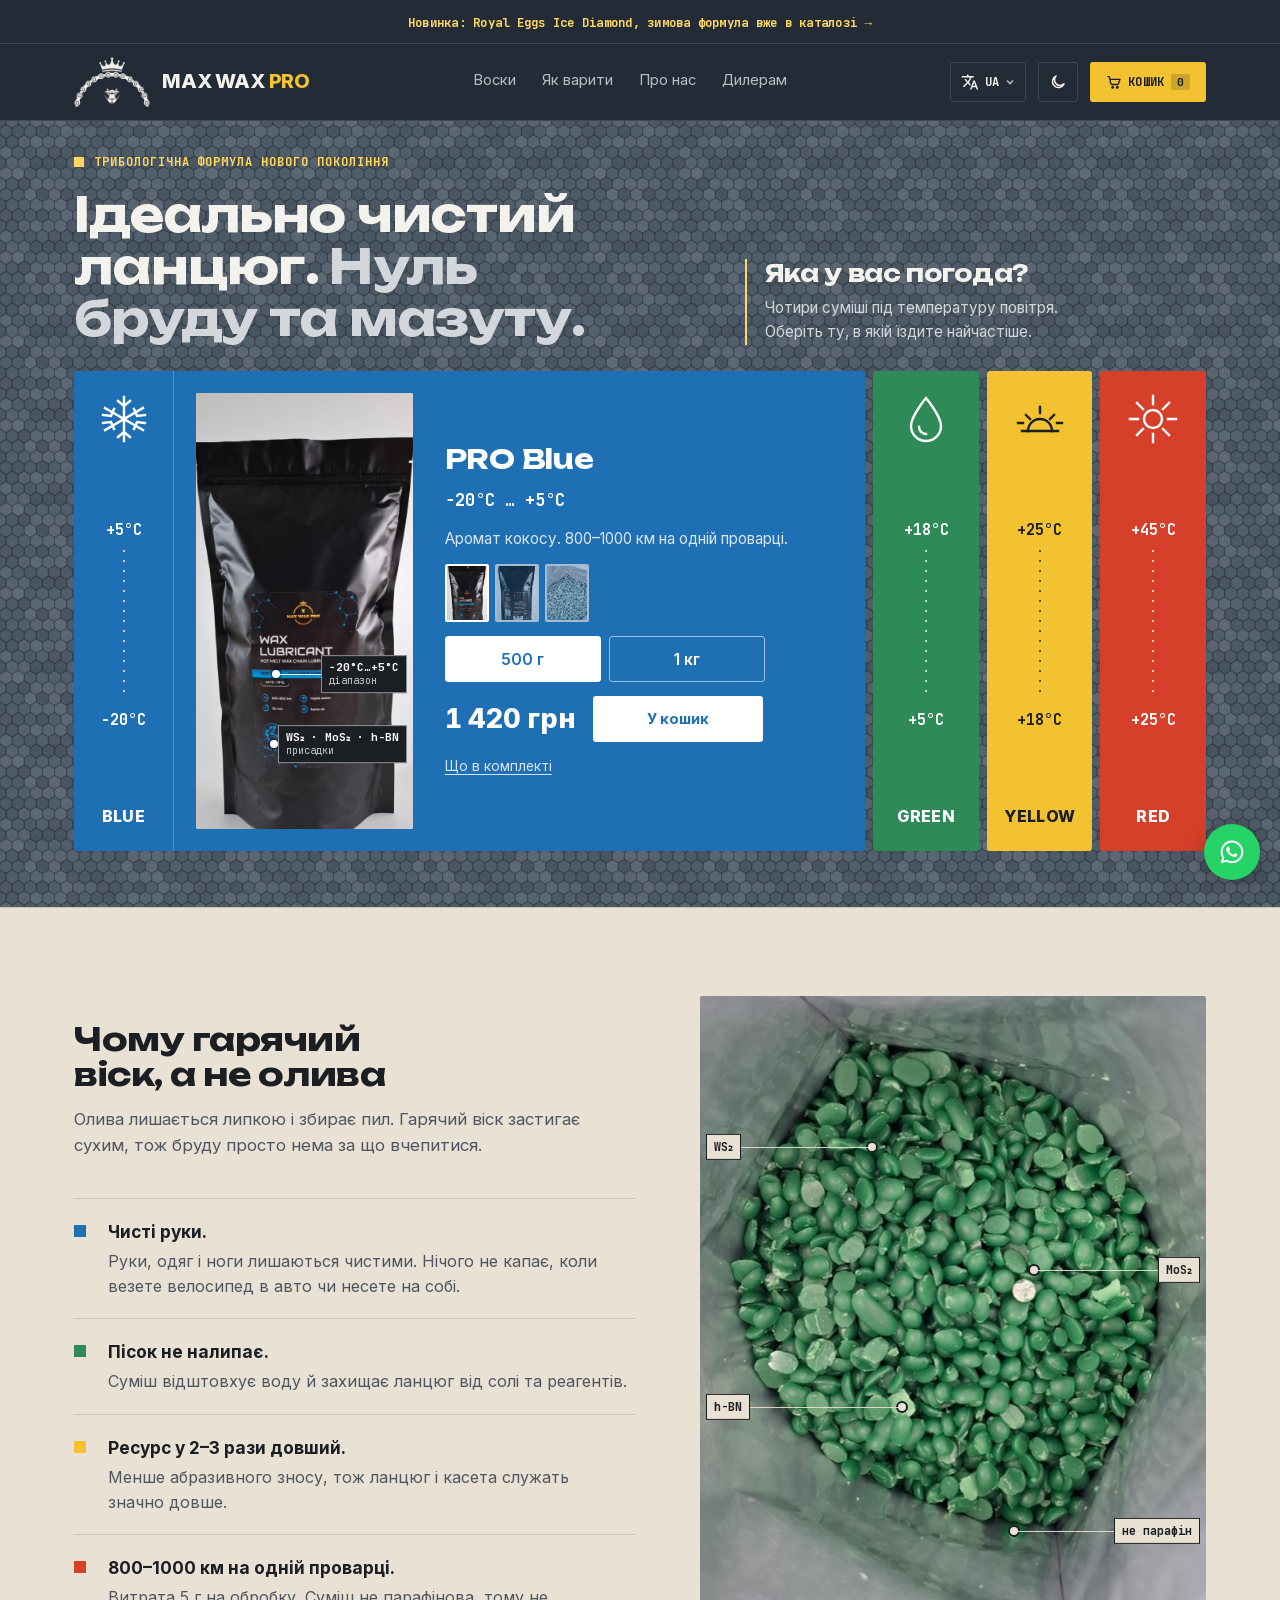
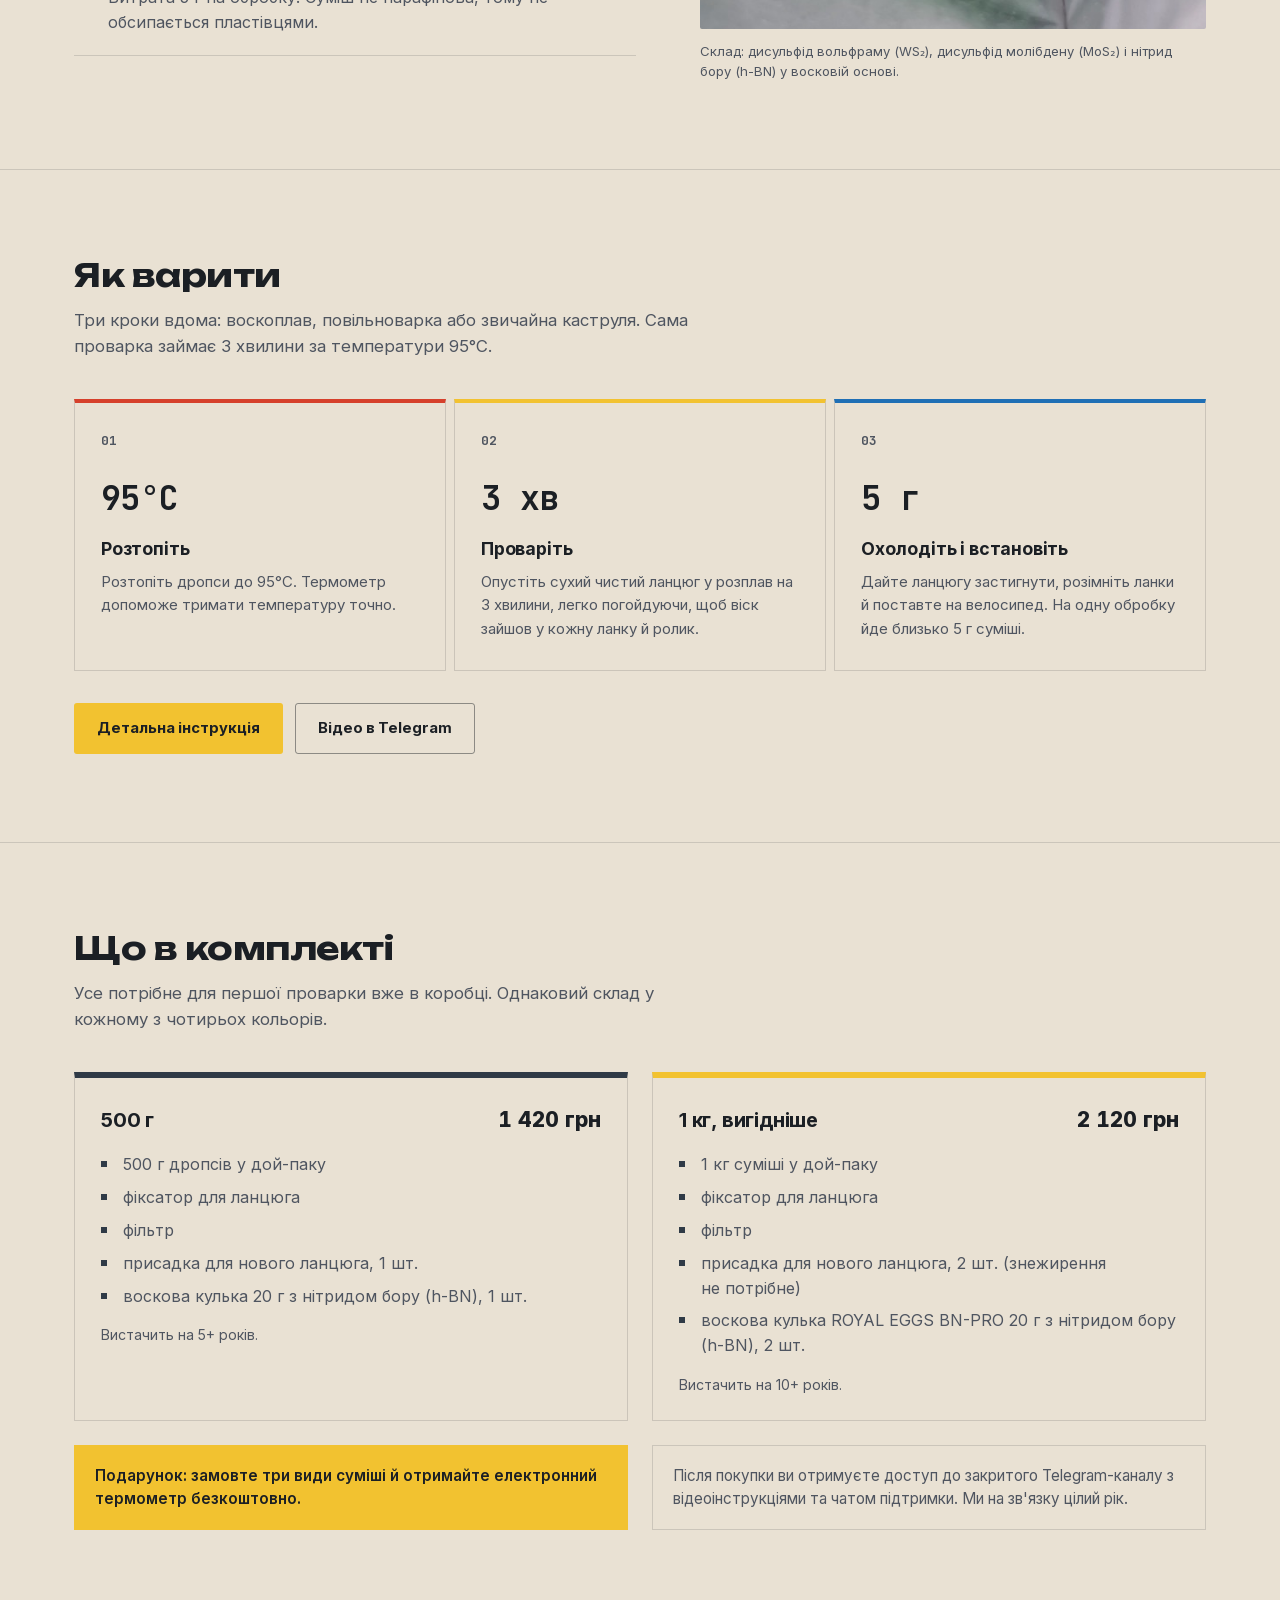
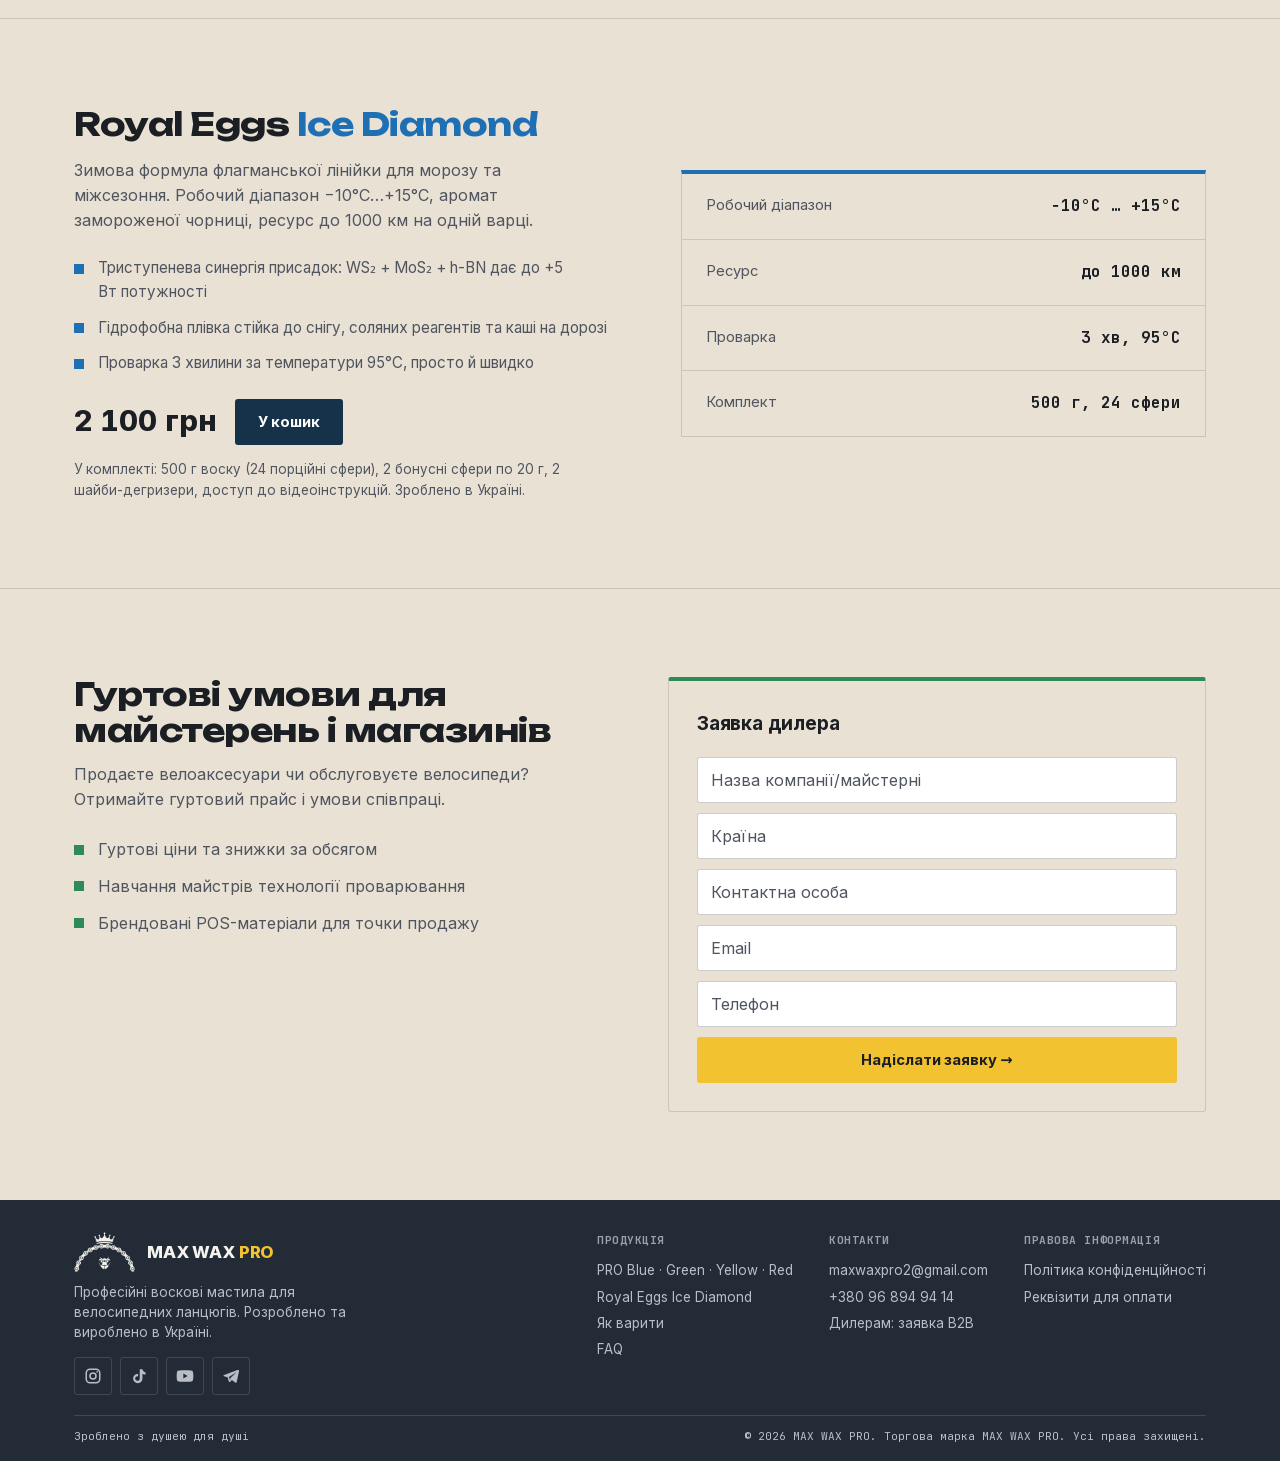
==== commit 4c0badd8: "Dealer form: required Country field (with suggestions), sent to Make and in the email fallback Co-Au" ====
--- a/index.html
+++ b/index.html
@@ -29,8 +29,40 @@
 .ask h2{font-size:clamp(1.15rem,1.8vw,1.45rem);margin-bottom:10px;}
 .ask p{color:var(--ink-soft);font-size:.95rem;max-width:36ch;}
 /* погода відвідувача */
+.hero{position:relative;overflow:hidden;}
+.hero > .wrap{position:relative;z-index:1;}
 .wx{margin-top:4px;}
-.wx-now{display:flex;align-items:baseline;gap:12px;flex-wrap:wrap;}
+.wx-now{display:flex;align-items:center;gap:12px;flex-wrap:wrap;}
+.wx-ico{width:56px;height:56px;flex:none;overflow:visible;}
+.wx-city small{display:block;font-size:.8rem;color:var(--ink-soft);opacity:.85;}
+.wx-ico .rays{transform-origin:32px 32px;animation:wxSpin 22s linear infinite;}
+.wx-ico .cl{animation:wxDrift 5s ease-in-out infinite alternate;}
+.wx-ico .dp{animation:wxDrop 1.1s linear infinite;}
+.wx-ico .fk{animation:wxFlake 2.8s linear infinite;}
+.wx-ico .dp:nth-of-type(2),.wx-ico .fk:nth-of-type(2){animation-delay:-.4s;}
+.wx-ico .dp:nth-of-type(3),.wx-ico .fk:nth-of-type(3){animation-delay:-.8s;}
+.wx-ico .bt{animation:wxBolt 3.2s steps(1) infinite;}
+.wx-ico .fg{animation:wxFog 3.5s ease-in-out infinite alternate;}
+.wx-ico .fg:nth-of-type(2){animation-delay:-1.2s;}
+.wx-ico .st{animation:wxTwinkle 2.4s ease-in-out infinite;}
+.wx-ico .st:nth-of-type(2){animation-delay:-1.1s;}
+@keyframes wxSpin{to{transform:rotate(360deg);}}
+@keyframes wxDrift{from{transform:translateX(-1.5px);}to{transform:translateX(2.5px);}}
+@keyframes wxDrop{0%{transform:translateY(-3px);opacity:0;}25%{opacity:1;}100%{transform:translateY(11px);opacity:0;}}
+@keyframes wxFlake{0%{transform:translate(0,-3px);opacity:0;}25%{opacity:1;}50%{transform:translate(2px,4px);}100%{transform:translate(-1px,12px);opacity:0;}}
+@keyframes wxBolt{0%,100%{opacity:0;}6%{opacity:1;}9%{opacity:0;}12%{opacity:1;}16%{opacity:0;}}
+@keyframes wxFog{from{transform:translateX(-3px);}to{transform:translateX(3px);}}
+@keyframes wxTwinkle{0%,100%{opacity:.25;}50%{opacity:1;}}
+/* опади над стіною першого екрана */
+.wx-sky{position:absolute;inset:0;pointer-events:none;z-index:0;opacity:0;transition:opacity 1.2s ease;}
+.wx-sky.on{opacity:1;}
+.wx-sky i{position:absolute;top:-24px;left:var(--x);will-change:transform;animation:wxFall var(--d) linear var(--dl) infinite;}
+.wx-sky i.r{width:1.5px;height:18px;background:linear-gradient(rgba(200,225,255,0),rgba(200,225,255,.55));}
+.wx-sky i.s{width:var(--sz);height:var(--sz);border-radius:50%;background:rgba(255,255,255,.75);}
+@keyframes wxFall{to{transform:translate3d(var(--dx),1300px,0);}}
+.wx-flash{position:absolute;inset:0;background:#fff;opacity:0;animation:wxFlash 7s steps(1) infinite;}
+@keyframes wxFlash{0%,100%{opacity:0;}3%{opacity:.07;}4%{opacity:0;}5%{opacity:.05;}6%{opacity:0;}}
+@media (prefers-reduced-motion:reduce){ .wx-sky{display:none;} }
 .wx-city{font-size:.95rem;color:var(--ink-soft);}
 .wx-t{font-family:'JetBrains Mono',monospace;font-weight:700;font-size:clamp(1.6rem,2.6vw,2.1rem);color:#fff;font-variant-numeric:tabular-nums;letter-spacing:-0.02em;}
 .wx-pick{margin-top:6px;font-size:.95rem;color:var(--ink-soft);max-width:40ch;}
@@ -51,6 +83,7 @@
   .ask > p{display:none;}
   .wx{margin-top:8px;}
   .wx-t{font-size:1.4rem;}
+  .wx-ico{width:44px;height:44px;}
   .wx-pick{font-size:.88rem;margin-top:2px;}
   .wx-src{display:none;}
   .announce-bar{padding:7px 12px;}
@@ -267,6 +300,7 @@
 
   <!-- 1. МОЗАЇЧНА СТІНА: вибір воску за погодою -->
   <section id="products" class="hero s-wall">
+    <div class="wx-sky" id="wxSky" aria-hidden="true"></div>
     <div class="wrap">
       <div class="hero-head">
         <div>
@@ -438,6 +472,9 @@
         <form id="dealerForm">
           <label class="sr-only" for="dl-company" data-uk="Назва компанії/майстерні" data-en="Company / workshop name">Назва компанії/майстерні</label>
           <input class="field-input" id="dl-company" maxlength="160" name="companyName" autocomplete="organization" data-uk-ph="Назва компанії/майстерні" data-en-ph="Company / workshop name" placeholder="Назва компанії/майстерні" required>
+          <label class="sr-only" for="dl-country" data-uk="Країна" data-en="Country">Країна</label>
+          <input class="field-input" id="dl-country" maxlength="80" name="country" autocomplete="country-name" list="dl-countries" data-uk-ph="Країна" data-en-ph="Country" placeholder="Країна" required>
+          <datalist id="dl-countries"><option value="Україна"><option value="Польща"><option value="Німеччина"><option value="Чехія"><option value="Словаччина"><option value="Литва"><option value="Латвія"><option value="Естонія"><option value="Молдова"><option value="Румунія"><option value="Угорщина"><option value="Австрія"><option value="Італія"><option value="Іспанія"><option value="Франція"><option value="Нідерланди"><option value="Бельгія"><option value="Велика Британія"><option value="Ірландія"><option value="Данія"><option value="Швеція"><option value="Норвегія"><option value="Фінляндія"><option value="Швейцарія"><option value="Португалія"><option value="Греція"><option value="Хорватія"><option value="Болгарія"><option value="США"><option value="Канада"></datalist>
           <label class="sr-only" for="dl-contact" data-uk="Контактна особа" data-en="Contact person">Контактна особа</label>
           <input class="field-input" id="dl-contact" maxlength="100" name="contactName" autocomplete="name" data-uk-ph="Контактна особа" data-en-ph="Contact person" placeholder="Контактна особа" required>
           <label class="sr-only" for="dl-email" data-uk="Email" data-en="Email">Email</label>
@@ -726,10 +763,81 @@
     try{ return new Intl.DisplayNames([lang === 'en' ? 'en' : 'uk'], { type:'region' }).of(wx.country); }catch(e){ return wx.country || ''; }
   }
   function joinList(arr, last){ return arr.length < 2 ? arr.join('') : arr.slice(0, -1).join(', ') + last + arr[arr.length - 1]; }
+  // Стан неба з коду MET Norway (clearsky_day, lightrain, sleet, snowshowers_night ...)
+  function skyOf(sym){
+    sym = String(sym || '');
+    var night = /_night$/.test(sym), k = 'cloudy';
+    if(/thunder/.test(sym)){ k = 'thunder'; }
+    else if(/sleet/.test(sym)){ k = 'sleet'; }
+    else if(/snow/.test(sym)){ k = 'snow'; }
+    else if(/rain/.test(sym)){ k = 'rain'; }
+    else if(/fog/.test(sym)){ k = 'fog'; }
+    else if(/partlycloudy|fair/.test(sym)){ k = 'partly'; }
+    else if(/clearsky/.test(sym)){ k = 'clear'; }
+    else if(!sym){ k = ''; }
+    return { k:k, night:night, light:/^light/.test(sym), heavy:/^heavy/.test(sym) };
+  }
+  var SKY_TEXT = {
+    uk:{ clear:'Ясно', clearN:'Ясна ніч', partly:'Мінлива хмарність', cloudy:'Хмарно', fog:'Туман', rain:'Дощ', rainL:'Невеликий дощ', rainH:'Злива', sleet:'Мокрий сніг', snow:'Сніг', snowL:'Невеликий сніг', snowH:'Снігопад', thunder:'Гроза' },
+    en:{ clear:'Clear', clearN:'Clear night', partly:'Partly cloudy', cloudy:'Cloudy', fog:'Fog', rain:'Rain', rainL:'Light rain', rainH:'Heavy rain', sleet:'Sleet', snow:'Snow', snowL:'Light snow', snowH:'Heavy snow', thunder:'Thunderstorm' }
+  };
+  function skyText(sky, lang){
+    var t = SKY_TEXT[lang === 'en' ? 'en' : 'uk'];
+    if(sky.k === 'clear' && sky.night){ return t.clearN; }
+    if((sky.k === 'rain' || sky.k === 'snow') && (sky.light || sky.heavy)){ return t[sky.k + (sky.light ? 'L' : 'H')]; }
+    return t[sky.k] || '';
+  }
+  function skyIcon(sky){
+    var CL = '<path class="cl" d="M19 47h27a10 10 0 0 0 1-20 14 14 0 0 0-27-2.5A11.2 11.2 0 0 0 19 47z" fill="#e9edf2"/>';
+    var CLD = '<path class="cl" d="M19 45h27a10 10 0 0 0 1-20 14 14 0 0 0-27-2.5A11.2 11.2 0 0 0 19 45z" fill="#aeb6c1"/>';
+    var SUN = function(cx, cy, r){ var rays = ''; for(var i = 0; i < 8; i++){ var a = i * Math.PI / 4, x1 = cx + Math.cos(a) * (r + 4), y1 = cy + Math.sin(a) * (r + 4), x2 = cx + Math.cos(a) * (r + 9), y2 = cy + Math.sin(a) * (r + 9); rays += '<line x1="' + x1.toFixed(1) + '" y1="' + y1.toFixed(1) + '" x2="' + x2.toFixed(1) + '" y2="' + y2.toFixed(1) + '"/>'; }
+      return '<g class="rays" style="transform-origin:' + cx + 'px ' + cy + 'px" stroke="#ffd75e" stroke-width="3" stroke-linecap="round">' + rays + '</g><circle cx="' + cx + '" cy="' + cy + '" r="' + r + '" fill="#ffd75e"/>'; };
+    var MOON = function(cx, cy){ return '<path d="M' + (cx + 4) + ' ' + (cy - 12) + 'a12 12 0 1 0 9 19 10 10 0 0 1-9-19z" fill="#f4f2ec"/><circle class="st" cx="' + (cx + 15) + '" cy="' + (cy - 10) + '" r="1.6" fill="#fff"/><circle class="st" cx="' + (cx + 19) + '" cy="' + (cy + 2) + '" r="1.2" fill="#fff"/>'; };
+    var drops = '<g stroke="#8fc4ff" stroke-width="2.6" stroke-linecap="round"><line class="dp" x1="24" y1="50" x2="22" y2="56"/><line class="dp" x1="33" y1="50" x2="31" y2="56"/><line class="dp" x1="42" y1="50" x2="40" y2="56"/></g>';
+    var flakes = '<g fill="#fff"><circle class="fk" cx="24" cy="52" r="2.4"/><circle class="fk" cx="33" cy="54" r="2.4"/><circle class="fk" cx="42" cy="52" r="2.4"/></g>';
+    var mix = '<g><line class="dp" x1="25" y1="50" x2="23" y2="56" stroke="#8fc4ff" stroke-width="2.6" stroke-linecap="round"/><circle class="fk" cx="33" cy="53" r="2.4" fill="#fff"/><line class="dp" x1="42" y1="50" x2="40" y2="56" stroke="#8fc4ff" stroke-width="2.6" stroke-linecap="round"/></g>';
+    var body = '';
+    switch(sky.k){
+      case 'clear': body = sky.night ? MOON(26, 32) : SUN(32, 32, 11); break;
+      case 'partly': body = (sky.night ? MOON(20, 22) : SUN(24, 22, 8)) + CL; break;
+      case 'fog': body = '<g stroke="#e9edf2" stroke-width="3.2" stroke-linecap="round"><line class="fg" x1="12" y1="24" x2="52" y2="24"/><line class="fg" x1="8" y1="33" x2="48" y2="33"/><line class="fg" x1="14" y1="42" x2="54" y2="42"/></g>'; break;
+      case 'rain': body = CL + drops; break;
+      case 'sleet': body = CL + mix; break;
+      case 'snow': body = CL + flakes; break;
+      case 'thunder': body = CLD + '<path class="bt" d="M33 44l-6 10h6l-3 8 10-12h-6l3-6z" fill="#ffd75e"/>' + drops.replace('stroke="#8fc4ff"', 'stroke="#8fc4ff" opacity=".7"'); break;
+      default: body = CL;
+    }
+    return '<svg class="wx-ico" viewBox="0 0 64 64" aria-hidden="true">' + body + '</svg>';
+  }
+  var skyEl = document.getElementById('wxSky'), skyKind = null;
+  function renderSky(sky){
+    var kind = sky.k === 'thunder' ? 'thunder' : (sky.k === 'rain' || sky.k === 'snow' || sky.k === 'sleet') ? sky.k : '';
+    if(kind === skyKind){ return; }
+    skyKind = kind;
+    if(!kind || reduceMotion()){ skyEl.innerHTML = ''; skyEl.classList.remove('on'); return; }
+    var narrow = window.matchMedia('(max-width:760px)').matches;
+    var n = (kind === 'snow' ? 34 : 46) * (sky.heavy ? 1.4 : sky.light ? .6 : 1) * (narrow ? .5 : 1);
+    var html = '';
+    for(var i = 0; i < Math.round(n); i++){
+      var snowy = kind === 'snow' || (kind === 'sleet' && i % 2);
+      var x = (Math.random() * 100).toFixed(1) + '%';
+      var d = snowy ? (7 + Math.random() * 6) : (0.9 + Math.random() * 0.6);
+      var dl = -(Math.random() * d).toFixed(2);
+      var dx = snowy ? ((Math.random() * 80 - 40).toFixed(0) + 'px') : '-60px';
+      var sz = (3 + Math.random() * 3).toFixed(1) + 'px';
+      html += '<i class="' + (snowy ? 's' : 'r') + '" style="--x:' + x + ';--d:' + d.toFixed(2) + 's;--dl:' + dl + 's;--dx:' + dx + ';--sz:' + sz + '"></i>';
+    }
+    if(kind === 'thunder'){ html += '<div class="wx-flash"></div>'; }
+    skyEl.innerHTML = html;
+    requestAnimationFrame(function(){ skyEl.classList.add('on'); });
+  }
+
   function renderWeather(animate){
     if(!wx){ return; }
     var lang = currentLang();
     var main = toneForTemp(wx.now);
+    var sky = skyOf(wx.sym);
+    renderSky(sky);
     var also = [];
     TONE_ORDER.forEach(function(tn){
       var lo = { blue:-99, green:5, yellow:18, red:25 }[tn], hi = { blue:5, green:18, yellow:25, red:99 }[tn];
@@ -740,7 +848,7 @@
       ? 'This week from ' + signed(wx.min) + ' to ' + signed(wx.max) + '°C. Your blend: ' + chip(main) + (also.length ? ', with ' + joinList(also.map(chip), ' and ') + ' for the rest of the week' : '') + '.'
       : 'На тижні від ' + signed(wx.min) + ' до ' + signed(wx.max) + '°C. Вам підходить ' + chip(main) + (also.length ? ', а на інші дні ' + joinList(also.map(chip), ' і ') : '') + '.';
     wxEl.innerHTML =
-      '<div class="wx-now"><span class="wx-city">' + escapeHtml(placeName(lang)) + (lang === 'en' ? ', now' : ', зараз') + '</span>' +
+      '<div class="wx-now">' + skyIcon(sky) + '<span class="wx-city">' + escapeHtml(placeName(lang)) + (lang === 'en' ? ', now' : ', зараз') + (skyText(sky, lang) ? '<small>' + skyText(sky, lang) + '</small>' : '') + '</span>' +
       '<span class="wx-t" id="wxT">' + signed(wx.now) + '°C</span></div>' +
       '<p class="wx-pick">' + pick + '</p>' +
       '<a class="wx-src" href="https://www.met.no/en" target="_blank" rel="noopener">' + (lang === 'en' ? 'Weather: MET Norway' : 'Погода: MET Norway') + '</a>';
@@ -1057,7 +1165,7 @@
   document.getElementById('dealerForm').addEventListener('submit', function(e){
     e.preventDefault();
     var f = e.target;
-    var companyName = f.companyName.value, contactName = f.contactName.value, email = f.email.value, phone = f.phone.value;
+    var companyName = f.companyName.value, country = f.country.value, contactName = f.contactName.value, email = f.email.value, phone = f.phone.value;
 
     var submitBtn = f.querySelector('button[type="submit"]');
     var originalBtnText = submitBtn.textContent;
@@ -1067,6 +1175,7 @@
     var payload = {
       type: 'dealer',
       companyName: companyName,
+      country: country,
       contactName: contactName,
       email: email,
       phone: phone,
@@ -1092,6 +1201,7 @@
         var subject = 'Заявка дилера MAX WAX PRO: ' + companyName;
         var body =
           'Компанія: ' + companyName + '\n' +
+          'Країна: ' + country + '\n' +
           'Контактна особа: ' + contactName + '\n' +
           'Email: ' + email + '\n' +
           'Телефон: ' + phone;
--- a/site.css
+++ b/site.css
@@ -189,6 +189,7 @@
 .wa-float{position:fixed;right:20px;bottom:20px;z-index:80;width:56px;height:56px;border-radius:50%;display:grid;place-items:center;background:#25d366;color:#fff;box-shadow:0 8px 24px rgba(0,0,0,.28);transition:transform .2s var(--ease-out),box-shadow .2s ease;animation:waIn .5s var(--ease-out) .8s both;}
 .wa-float:hover{transform:translateY(-2px) scale(1.04);box-shadow:0 12px 28px rgba(0,0,0,.32);}
 .wa-float:active{transform:scale(.96);}
+.wa-float.wa-off{opacity:0;transform:translateY(16px) scale(.9);pointer-events:none;visibility:hidden;transition:opacity .25s ease,transform .25s ease,visibility 0s linear .25s;}
 .wa-float:focus-visible{outline:3px solid var(--yellow);outline-offset:3px;}
 @keyframes waIn{from{opacity:0;transform:translateY(12px) scale(.9);}to{opacity:1;transform:none;}}
 @media (max-width:760px){ .wa-float{right:14px;bottom:14px;width:52px;height:52px;} footer{padding-bottom:80px;} }
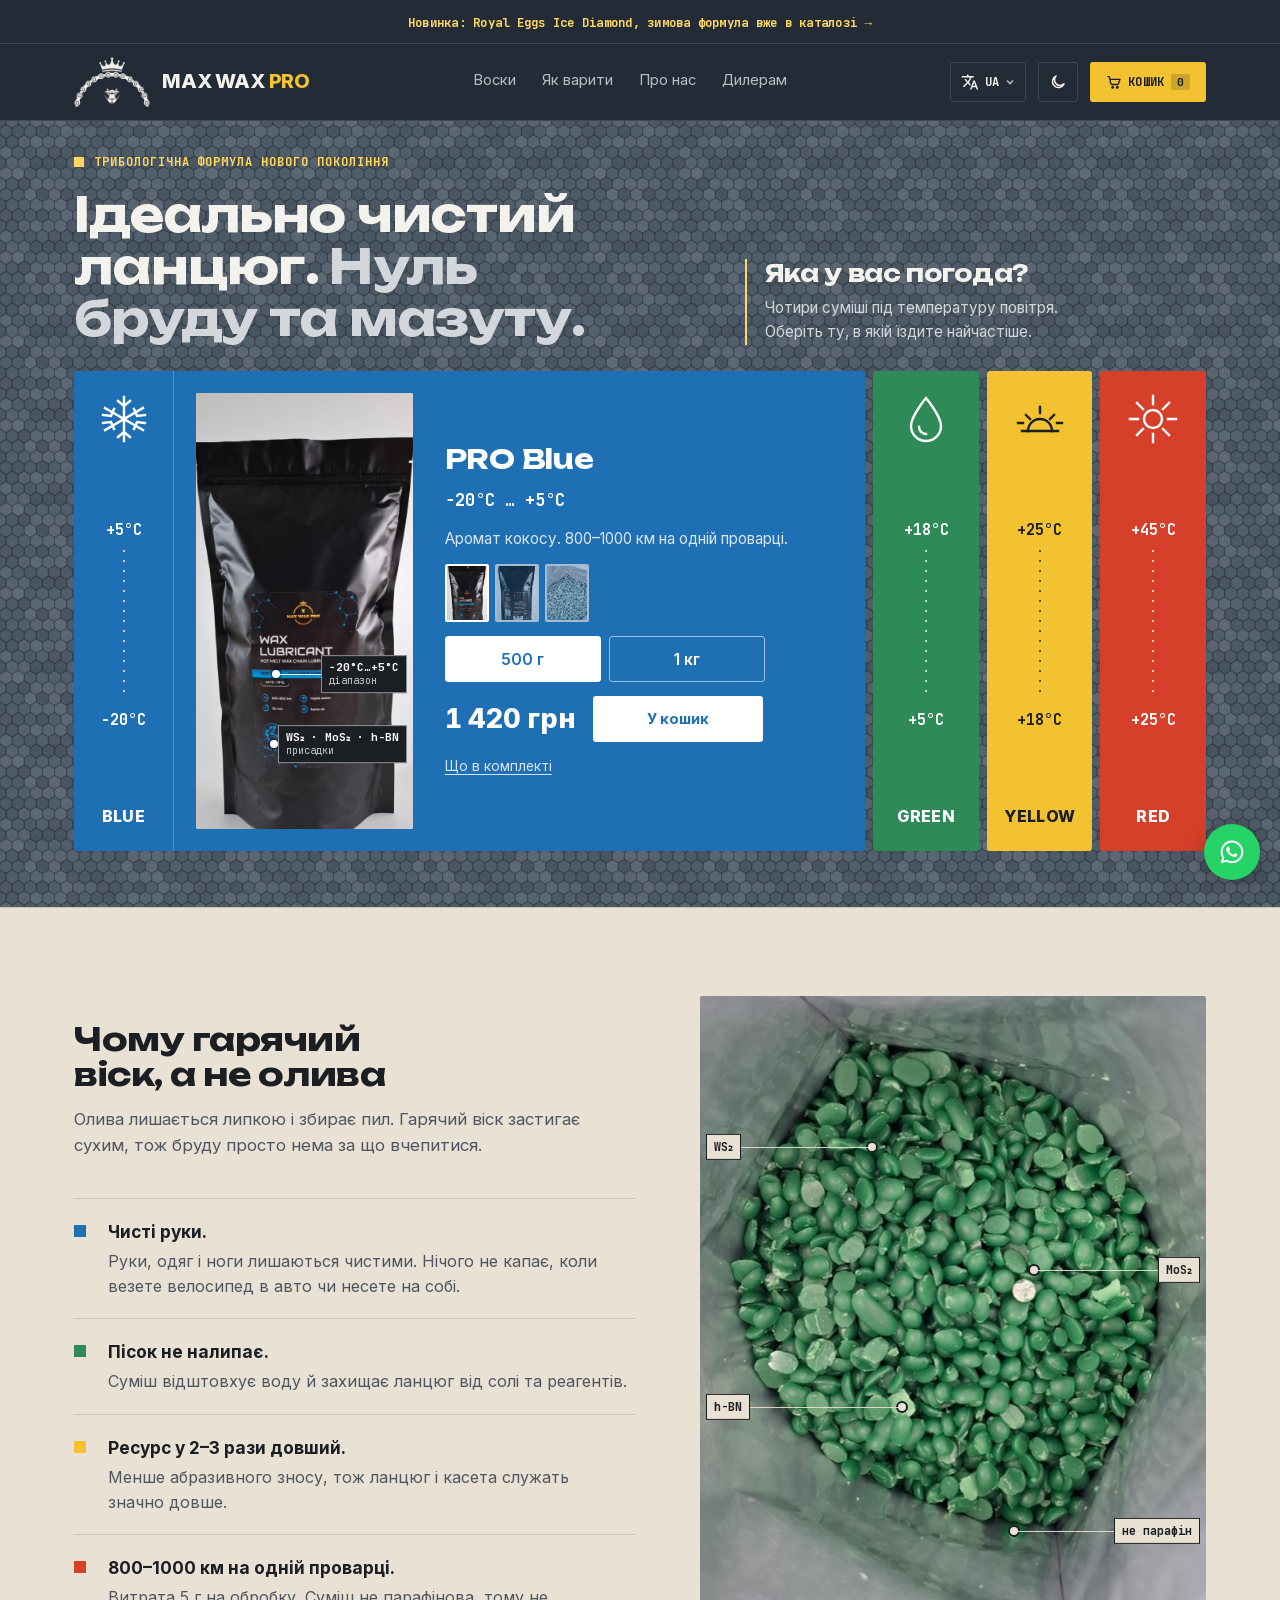
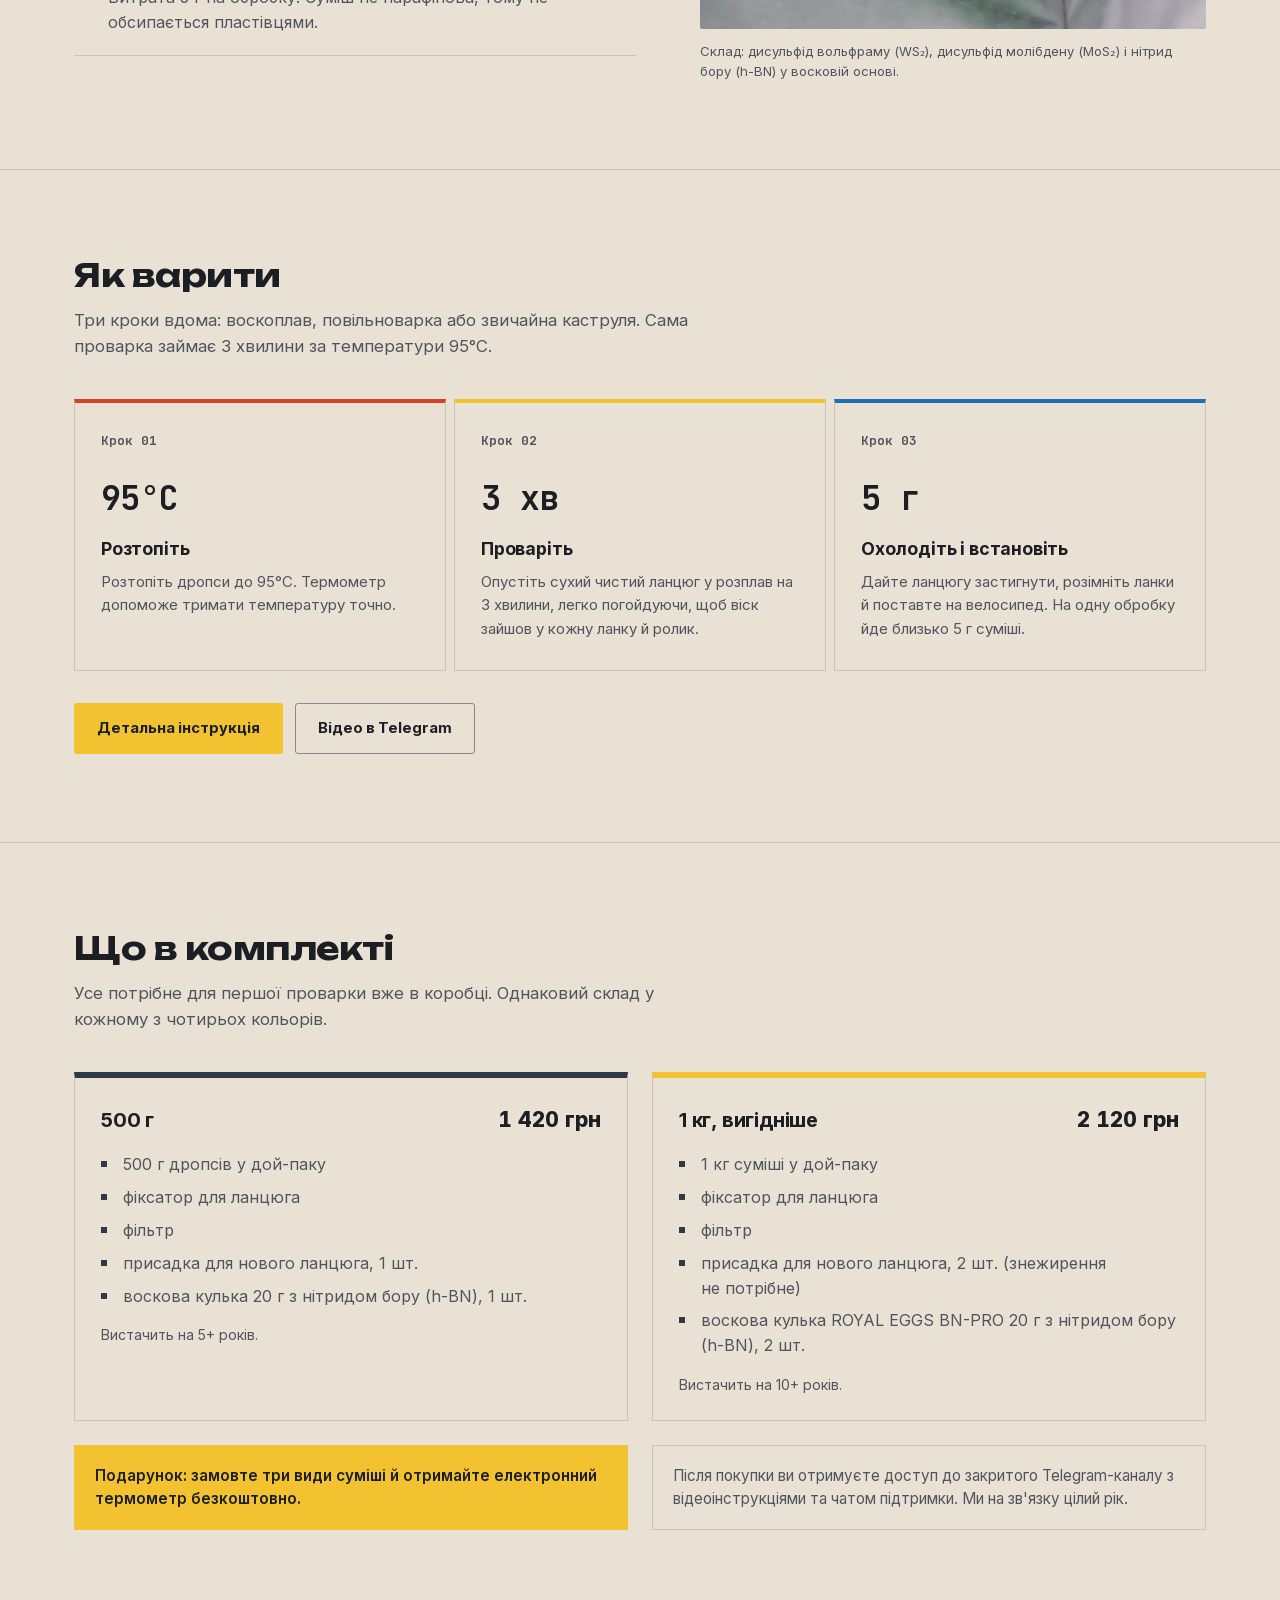
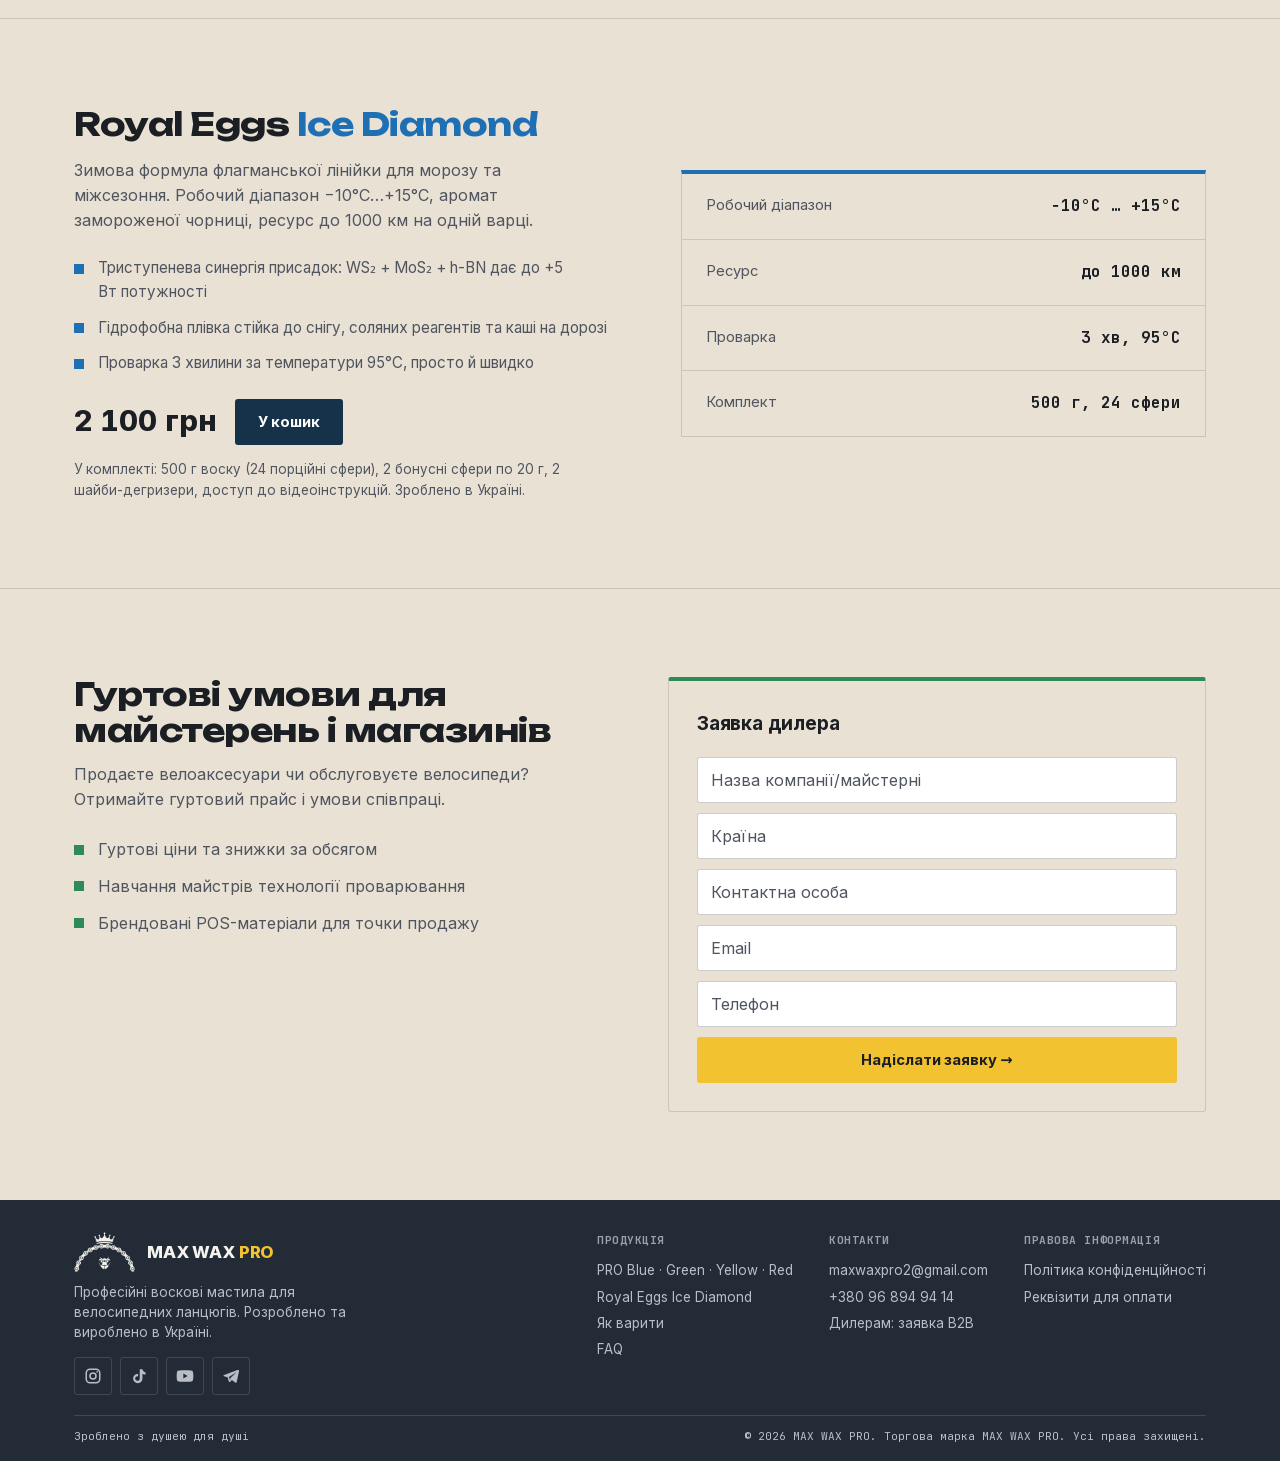
==== commit 4c96e038: "How-to steps: label numbers as Крок 01 / Step 01 Co-Authored-By: Claude Opus 5.5 <noreply@anthropic." ====
--- a/index.html
+++ b/index.html
@@ -364,19 +364,19 @@
       </div>
       <div class="steps">
         <div class="step">
-          <div class="step-n">01</div>
+          <div class="step-n" data-uk="Крок 01" data-en="Step 01">Крок 01</div>
           <div class="step-k">95°C</div>
           <h3 data-uk="Розтопіть" data-en="Melt">Розтопіть</h3>
           <p data-uk="Розтопіть дропси до 95°C. Термометр допоможе тримати температуру точно." data-en="Melt the pellets to 95°C. A thermometer helps you hold the temperature.">Розтопіть дропси до 95°C. Термометр допоможе тримати температуру точно.</p>
         </div>
         <div class="step">
-          <div class="step-n">02</div>
+          <div class="step-n" data-uk="Крок 02" data-en="Step 02">Крок 02</div>
           <div class="step-k" data-uk="3 хв" data-en="3 min">3 хв</div>
           <h3 data-uk="Проваріть" data-en="Soak">Проваріть</h3>
           <p data-uk="Опустіть сухий чистий ланцюг у розплав на 3 хвилини, легко погойдуючи, щоб віск зайшов у кожну ланку й ролик." data-en="Lower the clean, dry chain into the melt for 3 minutes, swirling it gently so the wax gets into every link and roller.">Опустіть сухий чистий ланцюг у розплав на 3 хвилини, легко погойдуючи, щоб віск зайшов у кожну ланку й ролик.</p>
         </div>
         <div class="step">
-          <div class="step-n">03</div>
+          <div class="step-n" data-uk="Крок 03" data-en="Step 03">Крок 03</div>
           <div class="step-k" data-uk="5 г" data-en="5 g">5 г</div>
           <h3 data-uk="Охолодіть і встановіть" data-en="Cool and refit">Охолодіть і встановіть</h3>
           <p data-uk="Дайте ланцюгу застигнути, розімніть ланки й поставте на велосипед. На одну обробку йде близько 5 г суміші." data-en="Let the chain set, loosen the links and refit it. One treatment uses about 5 g of the mix.">Дайте ланцюгу застигнути, розімніть ланки й поставте на велосипед. На одну обробку йде близько 5 г суміші.</p>
